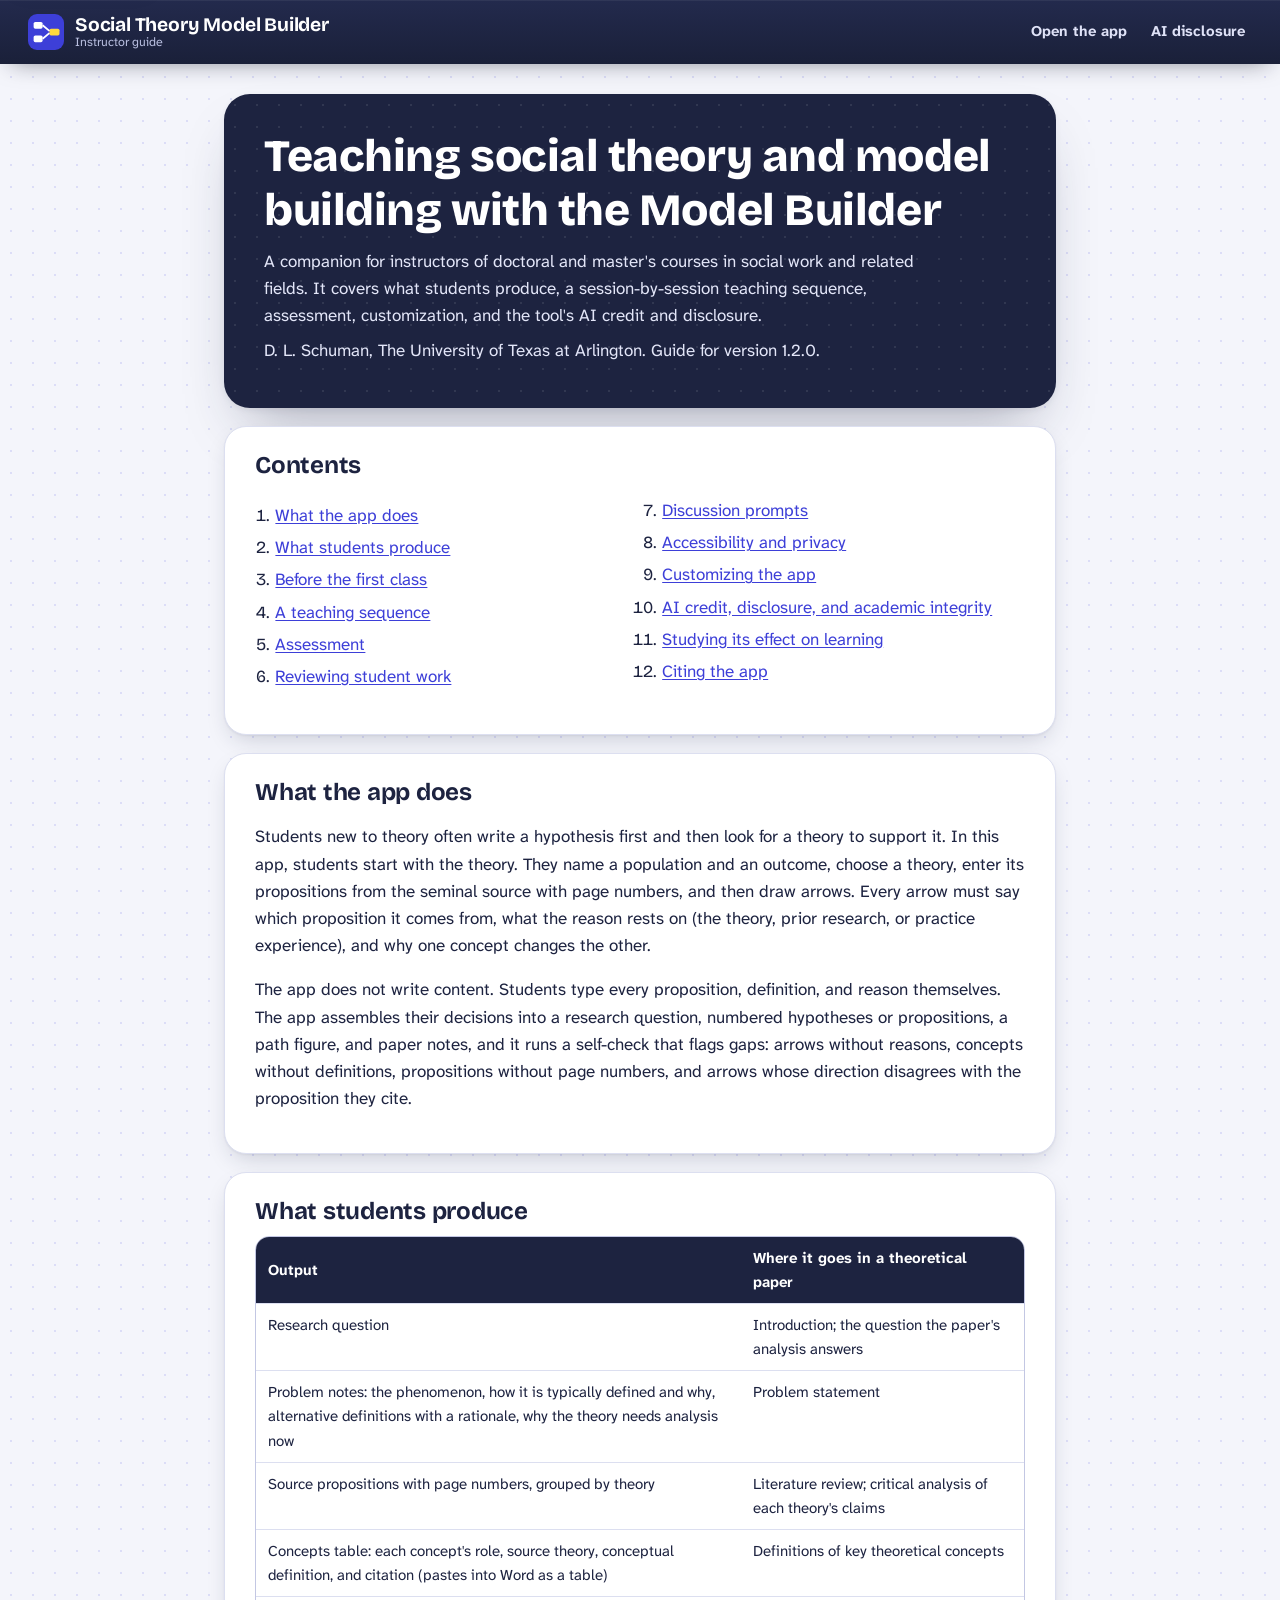
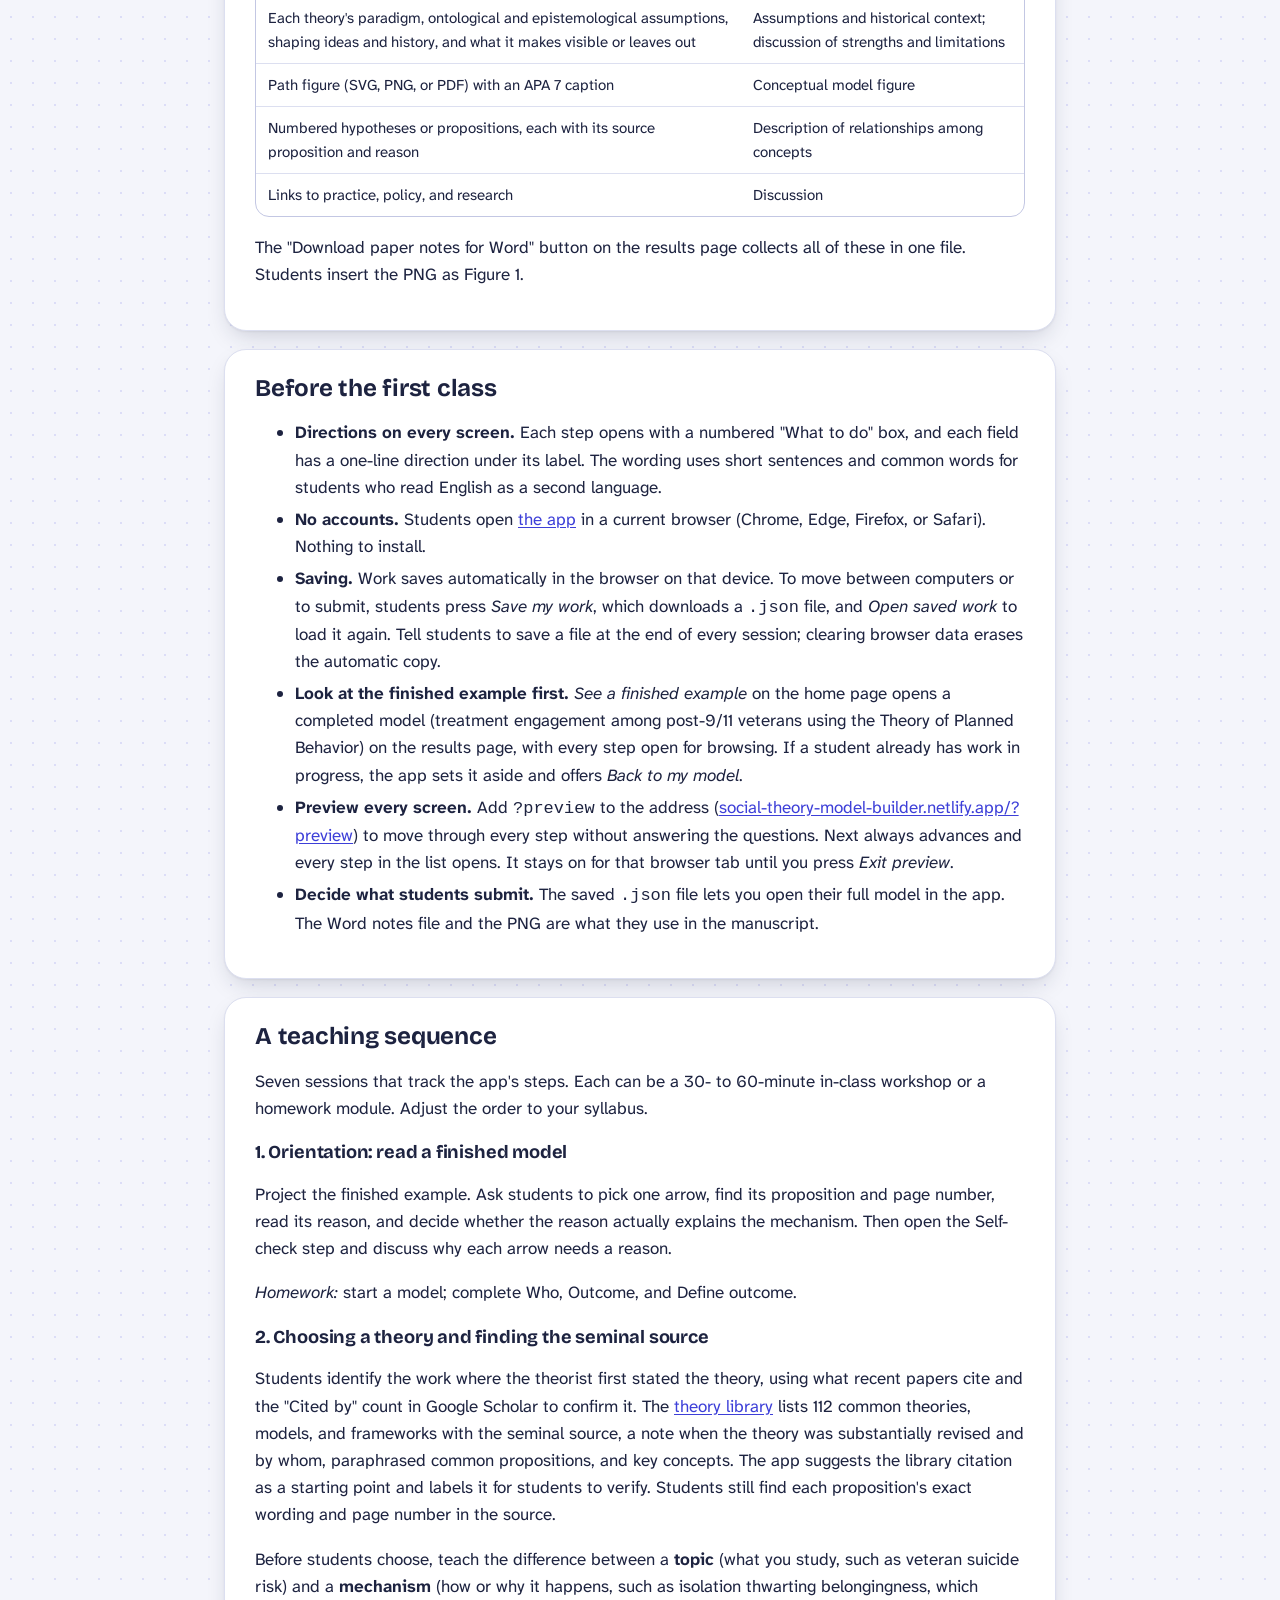
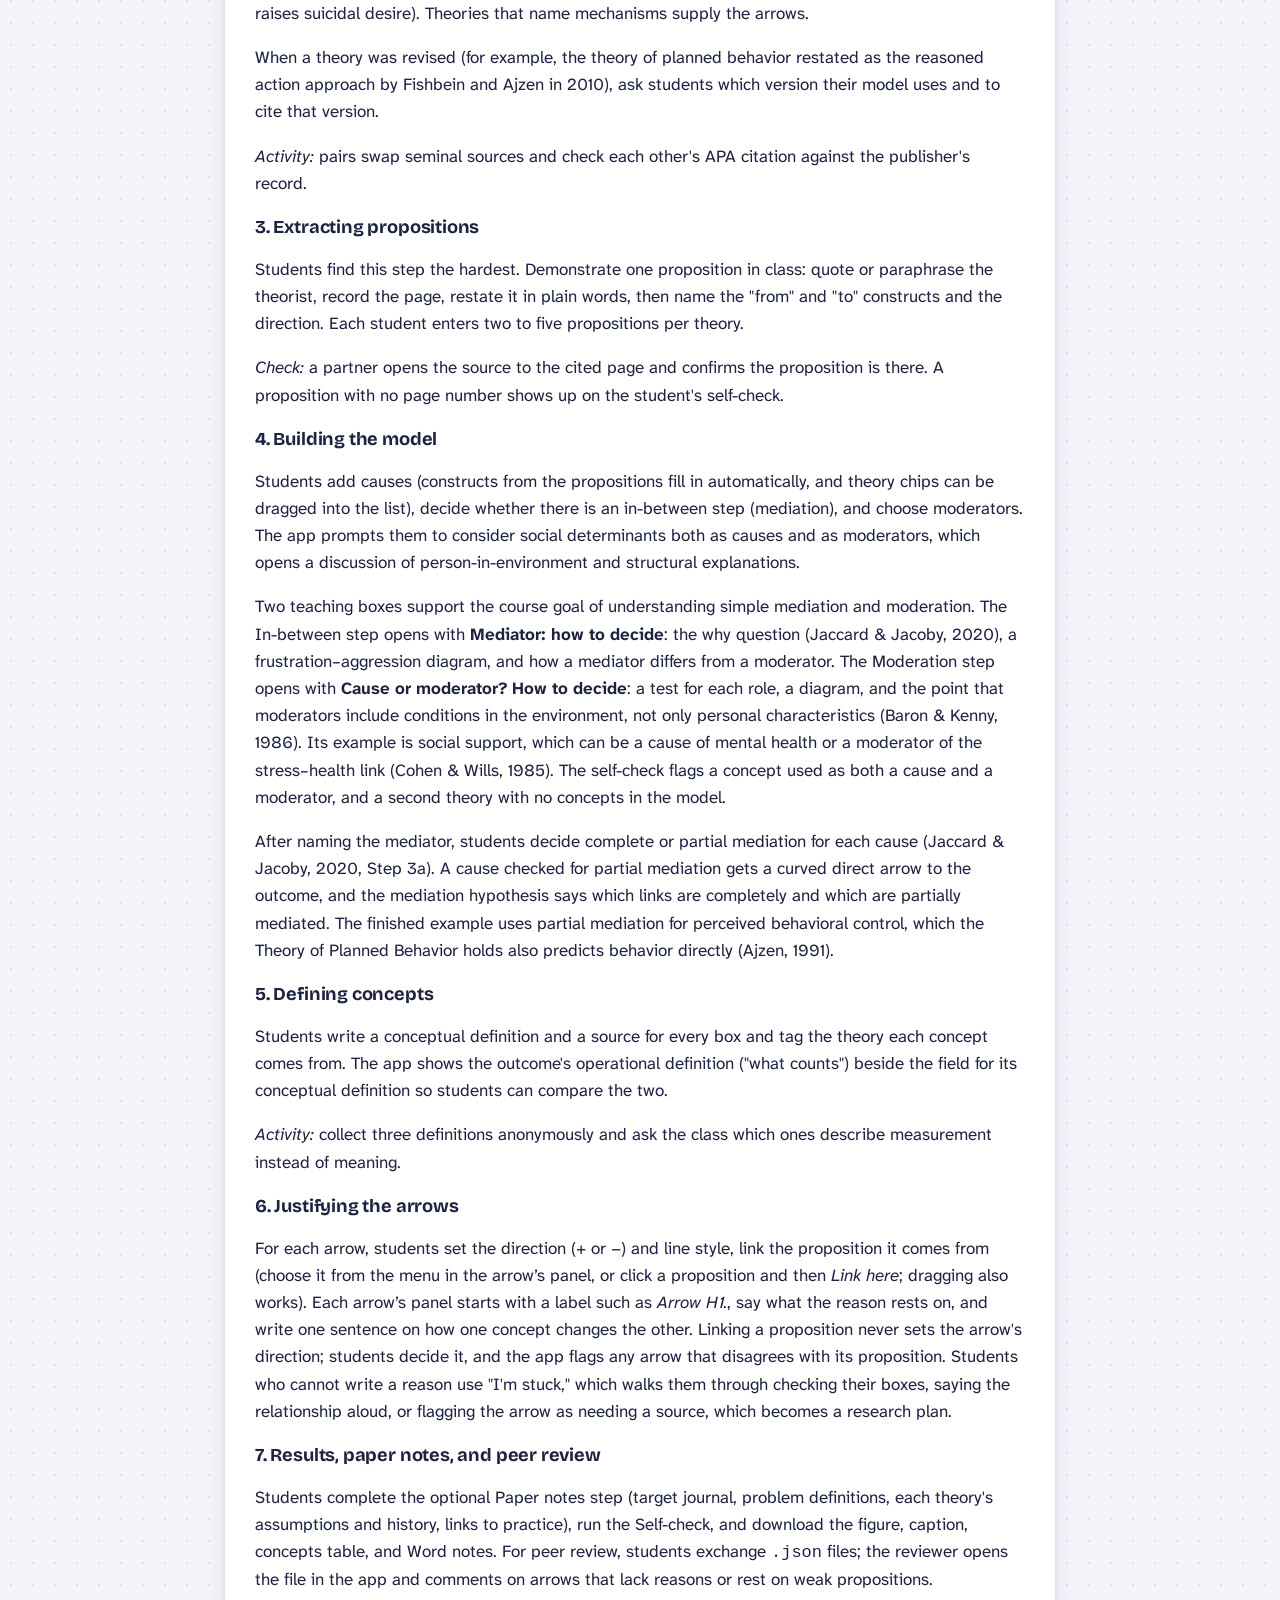
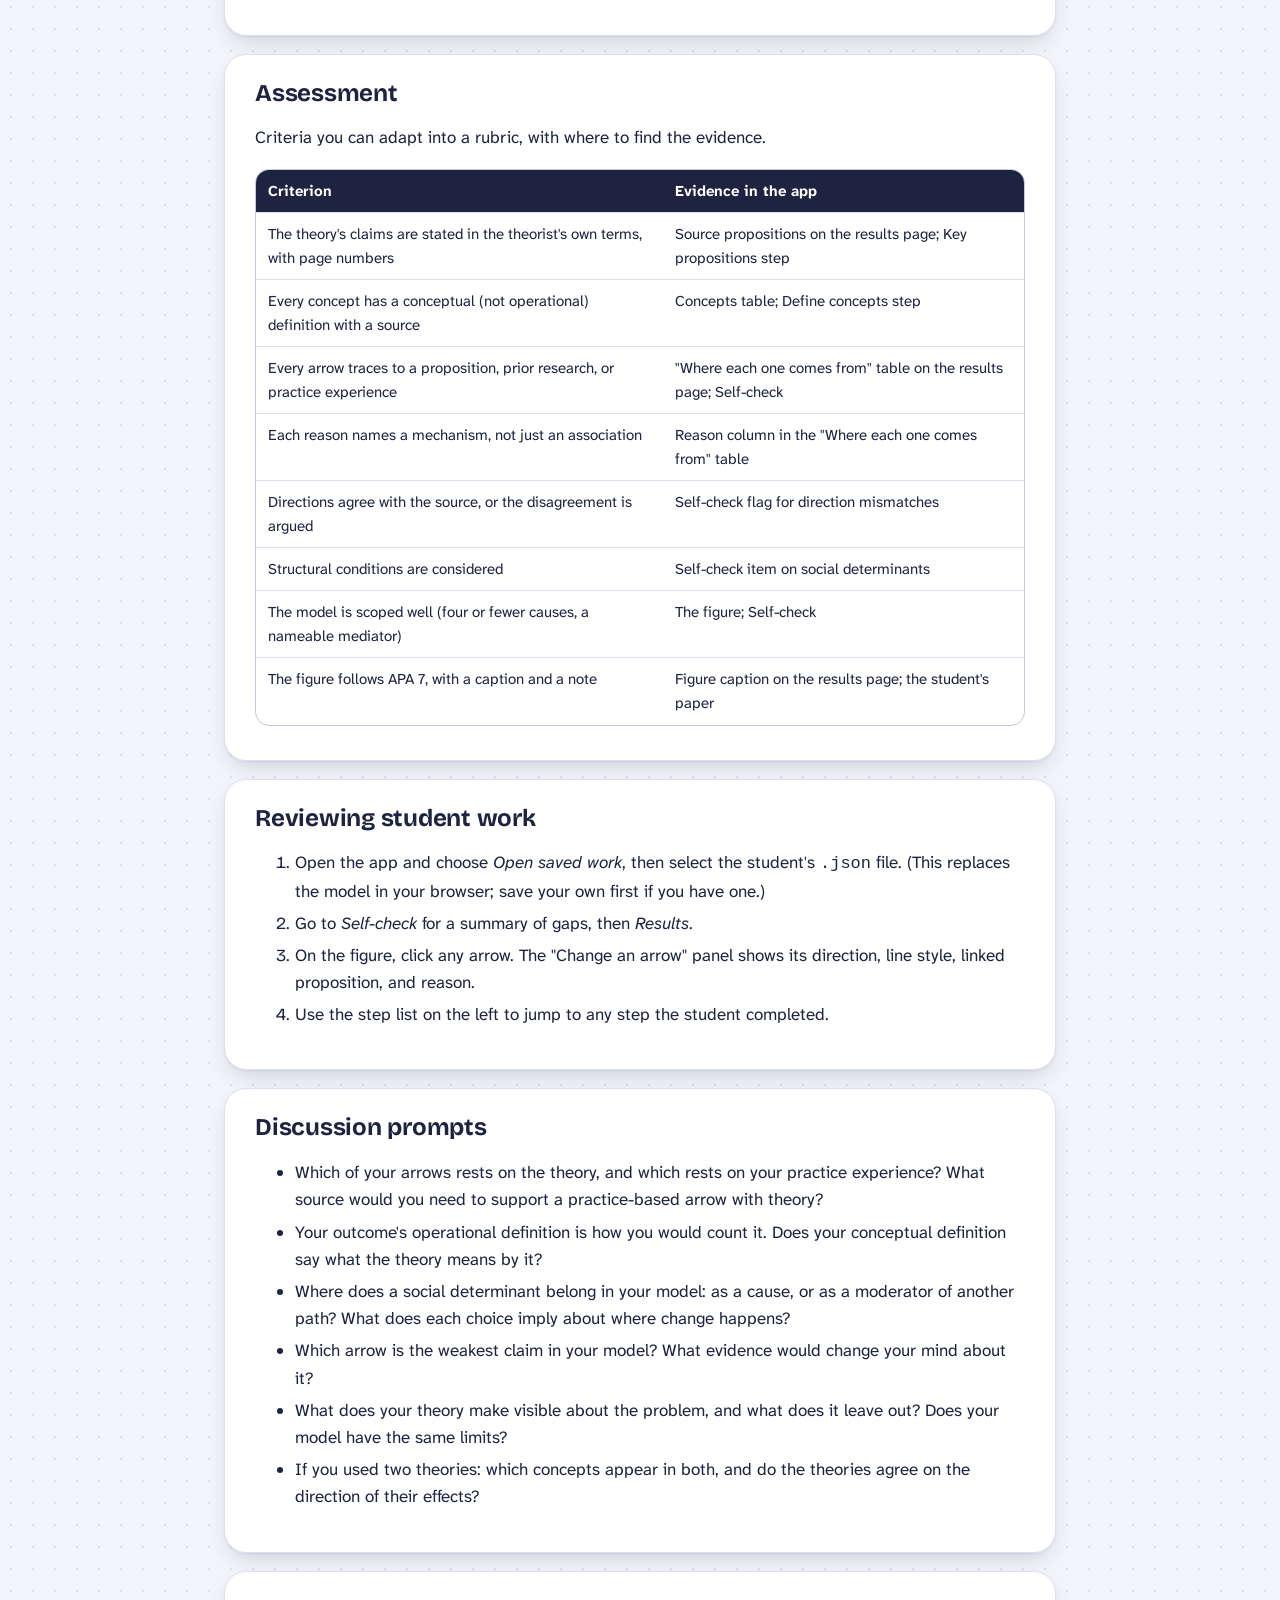
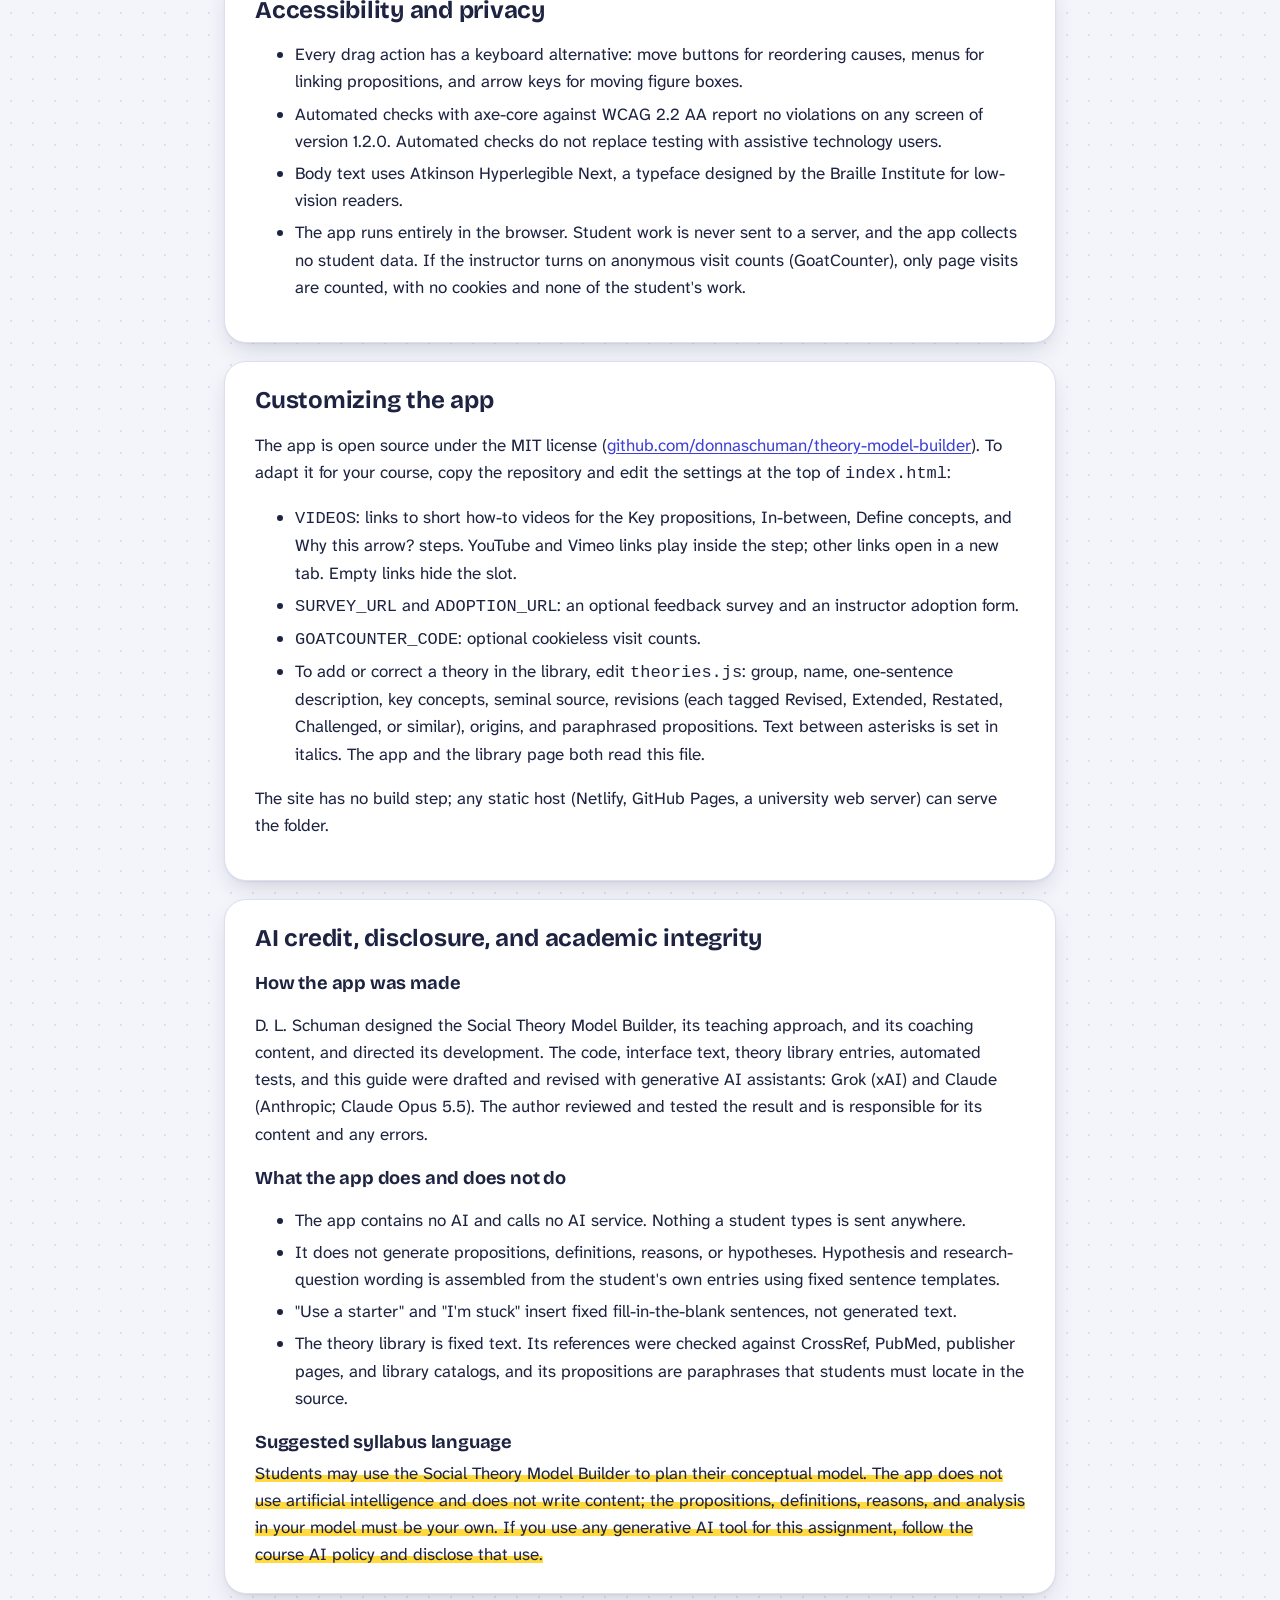
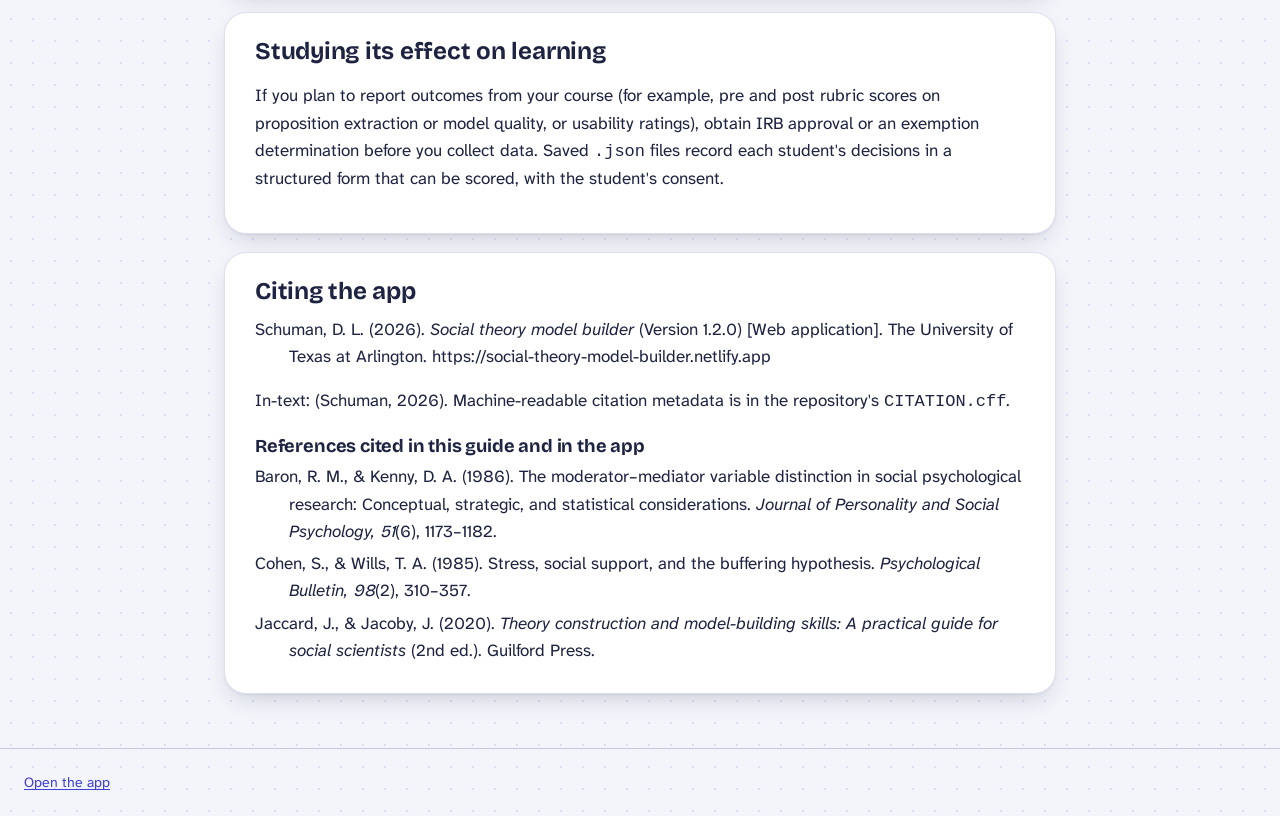
==== guide.html @ ed928003 "Library: add child maltreatment, disability/stigma/recovery, organizations/policy, and historical tr" ====
<!DOCTYPE html>
<html lang="en">
<head>
<meta charset="utf-8">
<meta name="viewport" content="width=device-width,initial-scale=1">
<meta http-equiv="Content-Security-Policy" content="default-src 'none'; style-src 'self' 'unsafe-inline'; font-src 'self'; img-src data:;">
<meta name="description" content="Instructor guide for the Social Theory Model Builder: a teaching sequence, assessment, customization, and AI disclosure.">
<meta name="theme-color" content="#1d2340">
<title>Instructor Guide | Social Theory Model Builder</title>
<link rel="icon" href="data:image/svg+xml,%3Csvg xmlns='http://www.w3.org/2000/svg' viewBox='0 0 32 32'%3E%3Crect width='32' height='32' rx='8' fill='%231d2340'/%3E%3Crect x='5' y='7' width='8' height='6' rx='1.5' fill='%23fff'/%3E%3Crect x='5' y='19' width='8' height='6' rx='1.5' fill='%23fff'/%3E%3Crect x='19' y='13' width='9' height='6' rx='1.5' fill='%23ffd93d'/%3E%3Cpath d='M13 10l6 5M13 22l6-5' stroke='%23fff' stroke-width='1.6'/%3E%3C/svg%3E">
<link rel="stylesheet" href="styles.css">
</head>
<body>
<a class="skip" href="#main">Skip to content</a>
<header class="appbar">
  <div class="appbar-in">
    <a class="brand" href="index.html">
      <svg viewBox="0 0 32 32" aria-hidden="true"><rect width="32" height="32" rx="8" fill="#3d3fd8"/><rect x="5" y="7" width="8" height="6" rx="1.5" fill="#fff"/><rect x="5" y="19" width="8" height="6" rx="1.5" fill="#fff"/><rect x="19" y="13" width="9" height="6" rx="1.5" fill="#ffd93d"/><path d="M13 10l6 5M13 22l6-5" stroke="#fff" stroke-width="1.6"/></svg>
      <span><b>Social Theory Model Builder</b><small>Instructor guide</small></span>
    </a>
    <nav class="bar-actions barnav" aria-label="Guide"><a href="index.html">Open the app</a><a href="#ai">AI disclosure</a></nav>
  </div>
</header>

<main id="main" class="guide">
  <div class="ghero">
    <h1>Teaching social theory and model building with the Model Builder</h1>
    <p>A companion for instructors of doctoral and master's courses in social work and related fields. It covers what students produce, a session-by-session teaching sequence, assessment, customization, and the tool's AI credit and disclosure.</p>
    <p>D. L. Schuman, The University of Texas at Arlington. Guide for version 1.2.0.</p>
  </div>

  <section aria-labelledby="toc">
    <h2 id="toc">Contents</h2>
    <ol class="toc">
      <li><a href="#what">What the app does</a></li>
      <li><a href="#produce">What students produce</a></li>
      <li><a href="#start">Before the first class</a></li>
      <li><a href="#sequence">A teaching sequence</a></li>
      <li><a href="#assess">Assessment</a></li>
      <li><a href="#review">Reviewing student work</a></li>
      <li><a href="#prompts">Discussion prompts</a></li>
      <li><a href="#access">Accessibility and privacy</a></li>
      <li><a href="#custom">Customizing the app</a></li>
      <li><a href="#ai">AI credit, disclosure, and academic integrity</a></li>
      <li><a href="#study">Studying its effect on learning</a></li>
      <li><a href="#cite">Citing the app</a></li>
    </ol>
  </section>

  <section id="what" aria-labelledby="what-h">
    <h2 id="what-h">What the app does</h2>
    <p>Students new to theory often write a hypothesis first and then look for a theory to support it. In this app, students start with the theory. They name a population and an outcome, choose a theory, enter its propositions from the seminal source with page numbers, and then draw arrows. Every arrow must say which proposition it comes from, what the reason rests on (the theory, prior research, or practice experience), and why one concept changes the other.</p>
    <p>The app does not write content. Students type every proposition, definition, and reason themselves. The app assembles their decisions into a research question, numbered hypotheses or propositions, a path figure, and paper notes, and it runs a self-check that flags gaps: arrows without reasons, concepts without definitions, propositions without page numbers, and arrows whose direction disagrees with the proposition they cite.</p>
  </section>

  <section id="produce" aria-labelledby="produce-h">
    <h2 id="produce-h">What students produce</h2>
    <table>
      <thead><tr><th>Output</th><th>Where it goes in a theoretical paper</th></tr></thead>
      <tbody>
        <tr><td>Research question</td><td>Introduction; the question the paper's analysis answers</td></tr>
        <tr><td>Problem notes: the phenomenon, how it is typically defined and why, alternative definitions with a rationale, why the theory needs analysis now</td><td>Problem statement</td></tr>
        <tr><td>Source propositions with page numbers, grouped by theory</td><td>Literature review; critical analysis of each theory's claims</td></tr>
        <tr><td>Concepts table: each concept's role, source theory, conceptual definition, and citation (pastes into Word as a table)</td><td>Definitions of key theoretical concepts</td></tr>
        <tr><td>Each theory's paradigm, ontological and epistemological assumptions, shaping ideas and history, and what it makes visible or leaves out</td><td>Assumptions and historical context; discussion of strengths and limitations</td></tr>
        <tr><td>Path figure (SVG, PNG, or PDF) with an APA 7 caption</td><td>Conceptual model figure</td></tr>
        <tr><td>Numbered hypotheses or propositions, each with its source proposition and reason</td><td>Description of relationships among concepts</td></tr>
        <tr><td>Links to practice, policy, and research</td><td>Discussion</td></tr>
      </tbody>
    </table>
    <p>The "Download paper notes for Word" button on the results page collects all of these in one file. Students insert the PNG as Figure 1.</p>
  </section>

  <section id="start" aria-labelledby="start-h">
    <h2 id="start-h">Before the first class</h2>
    <ul>
      <li><strong>Directions on every screen.</strong> Each step opens with a numbered "What to do" box, and each field has a one-line direction under its label. The wording uses short sentences and common words for students who read English as a second language.</li>
      <li><strong>No accounts.</strong> Students open <a href="index.html">the app</a> in a current browser (Chrome, Edge, Firefox, or Safari). Nothing to install.</li>
      <li><strong>Saving.</strong> Work saves automatically in the browser on that device. To move between computers or to submit, students press <em>Save my work</em>, which downloads a <code>.json</code> file, and <em>Open saved work</em> to load it again. Tell students to save a file at the end of every session; clearing browser data erases the automatic copy.</li>
      <li><strong>Look at the finished example first.</strong> <em>See a finished example</em> on the home page opens a completed model (treatment engagement among post-9/11 veterans using the Theory of Planned Behavior) on the results page, with every step open for browsing. If a student already has work in progress, the app sets it aside and offers <em>Back to my model</em>.</li>
      <li><strong>Preview every screen.</strong> Add <code>?preview</code> to the address (<a href="index.html?preview">social-theory-model-builder.netlify.app/?preview</a>) to move through every step without answering the questions. Next always advances and every step in the list opens. It stays on for that browser tab until you press <em>Exit preview</em>.</li>
      <li><strong>Decide what students submit.</strong> The saved <code>.json</code> file lets you open their full model in the app. The Word notes file and the PNG are what they use in the manuscript.</li>
    </ul>
  </section>

  <section id="sequence" aria-labelledby="seq-h">
    <h2 id="seq-h">A teaching sequence</h2>
    <p>Seven sessions that track the app's steps. Each can be a 30- to 60-minute in-class workshop or a homework module. Adjust the order to your syllabus.</p>
    <h3>1. Orientation: read a finished model</h3>
    <p>Project the finished example. Ask students to pick one arrow, find its proposition and page number, read its reason, and decide whether the reason actually explains the mechanism. Then open the Self-check step and discuss why each arrow needs a reason.</p>
    <p><em>Homework:</em> start a model; complete Who, Outcome, and Define outcome.</p>
    <h3>2. Choosing a theory and finding the seminal source</h3>
    <p>Students identify the work where the theorist first stated the theory, using what recent papers cite and the "Cited by" count in Google Scholar to confirm it. The <a href="library.html">theory library</a> lists 112 common theories, models, and frameworks with the seminal source, a note when the theory was substantially revised and by whom, paraphrased common propositions, and key concepts. The app suggests the library citation as a starting point and labels it for students to verify. Students still find each proposition's exact wording and page number in the source.</p>
    <p>Before students choose, teach the difference between a <strong>topic</strong> (what you study, such as veteran suicide risk) and a <strong>mechanism</strong> (how or why it happens, such as isolation thwarting belongingness, which raises suicidal desire). Theories that name mechanisms supply the arrows.</p>
    <p>When a theory was revised (for example, the theory of planned behavior restated as the reasoned action approach by Fishbein and Ajzen in 2010), ask students which version their model uses and to cite that version.</p>
    <p><em>Activity:</em> pairs swap seminal sources and check each other's APA citation against the publisher's record.</p>
    <h3>3. Extracting propositions</h3>
    <p>Students find this step the hardest. Demonstrate one proposition in class: quote or paraphrase the theorist, record the page, restate it in plain words, then name the "from" and "to" constructs and the direction. Each student enters two to five propositions per theory.</p>
    <p><em>Check:</em> a partner opens the source to the cited page and confirms the proposition is there. A proposition with no page number shows up on the student's self-check.</p>
    <h3>4. Building the model</h3>
    <p>Students add causes (constructs from the propositions fill in automatically, and theory chips can be dragged into the list), decide whether there is an in-between step (mediation), and choose moderators. The app prompts them to consider social determinants both as causes and as moderators, which opens a discussion of person-in-environment and structural explanations.</p>
    <p>Two teaching boxes support the course goal of understanding simple mediation and moderation. The In-between step opens with <strong>Mediator: how to decide</strong>: the why question (Jaccard &amp; Jacoby, 2020), a frustration&ndash;aggression diagram, and how a mediator differs from a moderator. The Moderation step opens with <strong>Cause or moderator? How to decide</strong>: a test for each role, a diagram, and the point that moderators include conditions in the environment, not only personal characteristics (Baron &amp; Kenny, 1986). Its example is social support, which can be a cause of mental health or a moderator of the stress&ndash;health link (Cohen &amp; Wills, 1985). The self-check flags a concept used as both a cause and a moderator, and a second theory with no concepts in the model.</p>
    <p>After naming the mediator, students decide complete or partial mediation for each cause (Jaccard &amp; Jacoby, 2020, Step 3a). A cause checked for partial mediation gets a curved direct arrow to the outcome, and the mediation hypothesis says which links are completely and which are partially mediated. The finished example uses partial mediation for perceived behavioral control, which the Theory of Planned Behavior holds also predicts behavior directly (Ajzen, 1991).</p>
    <h3>5. Defining concepts</h3>
    <p>Students write a conceptual definition and a source for every box and tag the theory each concept comes from. The app shows the outcome's operational definition ("what counts") beside the field for its conceptual definition so students can compare the two.</p>
    <p><em>Activity:</em> collect three definitions anonymously and ask the class which ones describe measurement instead of meaning.</p>
    <h3>6. Justifying the arrows</h3>
    <p>For each arrow, students set the direction (+ or −) and line style, link the proposition it comes from (choose it from the menu in the arrow’s panel, or click a proposition and then <em>Link here</em>; dragging also works). Each arrow’s panel starts with a label such as <em>Arrow H1</em>., say what the reason rests on, and write one sentence on how one concept changes the other. Linking a proposition never sets the arrow's direction; students decide it, and the app flags any arrow that disagrees with its proposition. Students who cannot write a reason use "I'm stuck," which walks them through checking their boxes, saying the relationship aloud, or flagging the arrow as needing a source, which becomes a research plan.</p>
    <h3>7. Results, paper notes, and peer review</h3>
    <p>Students complete the optional Paper notes step (target journal, problem definitions, each theory's assumptions and history, links to practice), run the Self-check, and download the figure, caption, concepts table, and Word notes. For peer review, students exchange <code>.json</code> files; the reviewer opens the file in the app and comments on arrows that lack reasons or rest on weak propositions.</p>
  </section>


  <section id="assess" aria-labelledby="assess-h">
    <h2 id="assess-h">Assessment</h2>
    <p>Criteria you can adapt into a rubric, with where to find the evidence.</p>
    <table>
      <thead><tr><th>Criterion</th><th>Evidence in the app</th></tr></thead>
      <tbody>
        <tr><td>The theory's claims are stated in the theorist's own terms, with page numbers</td><td>Source propositions on the results page; Key propositions step</td></tr>
        <tr><td>Every concept has a conceptual (not operational) definition with a source</td><td>Concepts table; Define concepts step</td></tr>
        <tr><td>Every arrow traces to a proposition, prior research, or practice experience</td><td>"Where each one comes from" table on the results page; Self-check</td></tr>
        <tr><td>Each reason names a mechanism, not just an association</td><td>Reason column in the "Where each one comes from" table</td></tr>
        <tr><td>Directions agree with the source, or the disagreement is argued</td><td>Self-check flag for direction mismatches</td></tr>
        <tr><td>Structural conditions are considered</td><td>Self-check item on social determinants</td></tr>
        <tr><td>The model is scoped well (four or fewer causes, a nameable mediator)</td><td>The figure; Self-check</td></tr>
        <tr><td>The figure follows APA 7, with a caption and a note</td><td>Figure caption on the results page; the student's paper</td></tr>
      </tbody>
    </table>
  </section>

  <section id="review" aria-labelledby="review-h">
    <h2 id="review-h">Reviewing student work</h2>
    <ol>
      <li>Open the app and choose <em>Open saved work</em>, then select the student's <code>.json</code> file. (This replaces the model in your browser; save your own first if you have one.)</li>
      <li>Go to <em>Self-check</em> for a summary of gaps, then <em>Results</em>.</li>
      <li>On the figure, click any arrow. The "Change an arrow" panel shows its direction, line style, linked proposition, and reason.</li>
      <li>Use the step list on the left to jump to any step the student completed.</li>
    </ol>
  </section>

  <section id="prompts" aria-labelledby="prompts-h">
    <h2 id="prompts-h">Discussion prompts</h2>
    <ul>
      <li>Which of your arrows rests on the theory, and which rests on your practice experience? What source would you need to support a practice-based arrow with theory?</li>
      <li>Your outcome's operational definition is how you would count it. Does your conceptual definition say what the theory means by it?</li>
      <li>Where does a social determinant belong in your model: as a cause, or as a moderator of another path? What does each choice imply about where change happens?</li>
      <li>Which arrow is the weakest claim in your model? What evidence would change your mind about it?</li>
      <li>What does your theory make visible about the problem, and what does it leave out? Does your model have the same limits?</li>
      <li>If you used two theories: which concepts appear in both, and do the theories agree on the direction of their effects?</li>
    </ul>
  </section>

  <section id="access" aria-labelledby="access-h">
    <h2 id="access-h">Accessibility and privacy</h2>
    <ul>
      <li>Every drag action has a keyboard alternative: move buttons for reordering causes, menus for linking propositions, and arrow keys for moving figure boxes.</li>
      <li>Automated checks with axe-core against WCAG 2.2 AA report no violations on any screen of version 1.2.0. Automated checks do not replace testing with assistive technology users.</li>
      <li>Body text uses Atkinson Hyperlegible Next, a typeface designed by the Braille Institute for low-vision readers.</li>
      <li>The app runs entirely in the browser. Student work is never sent to a server, and the app collects no student data. If the instructor turns on anonymous visit counts (GoatCounter), only page visits are counted, with no cookies and none of the student's work.</li>
    </ul>
  </section>

  <section id="custom" aria-labelledby="custom-h">
    <h2 id="custom-h">Customizing the app</h2>
    <p>The app is open source under the MIT license (<a href="https://github.com/donnaschuman/theory-model-builder">github.com/donnaschuman/theory-model-builder</a>). To adapt it for your course, copy the repository and edit the settings at the top of <code>index.html</code>:</p>
    <ul>
      <li><code>VIDEOS</code>: links to short how-to videos for the Key propositions, In-between, Define concepts, and Why this arrow? steps. YouTube and Vimeo links play inside the step; other links open in a new tab. Empty links hide the slot.</li>
      <li><code>SURVEY_URL</code> and <code>ADOPTION_URL</code>: an optional feedback survey and an instructor adoption form.</li>
      <li><code>GOATCOUNTER_CODE</code>: optional cookieless visit counts.</li>
      <li>To add or correct a theory in the library, edit <code>theories.js</code>: group, name, one-sentence description, key concepts, seminal source, revisions (each tagged Revised, Extended, Restated, Challenged, or similar), origins, and paraphrased propositions. Text between asterisks is set in italics. The app and the library page both read this file.</li>
    </ul>
    <p>The site has no build step; any static host (Netlify, GitHub Pages, a university web server) can serve the folder.</p>
  </section>

  <section id="ai" aria-labelledby="ai-h">
    <h2 id="ai-h">AI credit, disclosure, and academic integrity</h2>
    <h3>How the app was made</h3>
    <p>D. L. Schuman designed the Social Theory Model Builder, its teaching approach, and its coaching content, and directed its development. The code, interface text, theory library entries, automated tests, and this guide were drafted and revised with generative AI assistants: Grok (xAI) and Claude (Anthropic; Claude Opus 5.5). The author reviewed and tested the result and is responsible for its content and any errors.</p>
    <h3>What the app does and does not do</h3>
    <ul>
      <li>The app contains no AI and calls no AI service. Nothing a student types is sent anywhere.</li>
      <li>It does not generate propositions, definitions, reasons, or hypotheses. Hypothesis and research-question wording is assembled from the student's own entries using fixed sentence templates.</li>
      <li>"Use a starter" and "I'm stuck" insert fixed fill-in-the-blank sentences, not generated text.</li>
      <li>The theory library is fixed text. Its references were checked against CrossRef, PubMed, publisher pages, and library catalogs, and its propositions are paraphrases that students must locate in the source.</li>
    </ul>
    <h3>Suggested syllabus language</h3>
    <p class="hl" style="display:inline">Students may use the Social Theory Model Builder to plan their conceptual model. The app does not use artificial intelligence and does not write content; the propositions, definitions, reasons, and analysis in your model must be your own. If you use any generative AI tool for this assignment, follow the course AI policy and disclose that use.</p>
  </section>

  <section id="study" aria-labelledby="study-h">
    <h2 id="study-h">Studying its effect on learning</h2>
    <p>If you plan to report outcomes from your course (for example, pre and post rubric scores on proposition extraction or model quality, or usability ratings), obtain IRB approval or an exemption determination before you collect data. Saved <code>.json</code> files record each student's decisions in a structured form that can be scored, with the student's consent.</p>
  </section>

  <section id="cite" aria-labelledby="cite-h">
    <h2 id="cite-h">Citing the app</h2>
    <p class="citeref">Schuman, D. L. (2026). <i>Social theory model builder</i> (Version 1.2.0) [Web application]. The University of Texas at Arlington. https://social-theory-model-builder.netlify.app</p>
    <p>In-text: (Schuman, 2026). Machine-readable citation metadata is in the repository's <code>CITATION.cff</code>.</p>
    <h3>References cited in this guide and in the app</h3>
    <p class="citeref">Baron, R. M., &amp; Kenny, D. A. (1986). The moderator&ndash;mediator variable distinction in social psychological research: Conceptual, strategic, and statistical considerations. <i>Journal of Personality and Social Psychology, 51</i>(6), 1173&ndash;1182.</p>
    <p class="citeref">Cohen, S., &amp; Wills, T. A. (1985). Stress, social support, and the buffering hypothesis. <i>Psychological Bulletin, 98</i>(2), 310&ndash;357.</p>
    <p class="citeref">Jaccard, J., &amp; Jacoby, J. (2020). <i>Theory construction and model-building skills: A practical guide for social scientists</i> (2nd ed.). Guilford Press.</p>
  </section>
</main>
<footer>
  <p><a href="index.html">Open the app</a></p>
</footer>
</body>
</html>
---- styles.css ----
/* Social Theory Model Builder styles (shared by index.html and guide.html)
   Digits are excluded from Atkinson (its zero is slashed) and come from Bricolage Grotesque.
   Palette: indigo ink, cool paper, ultramarine actions, highlighter yellow for what is selected
   or current, and one highlighter hue per theory (A pink, B cyan, C lime, D amber, E violet). */
@font-face{font-family:"Atkinson Hyperlegible Next";src:url(fonts/atkinson-400-normal.woff2) format("woff2");font-weight:400;font-style:normal;font-display:swap;unicode-range:U+0000-002F,U+003A-00FF,U+0131,U+0152-0153,U+02BB-02BC,U+02C6,U+02DA,U+02DC,U+2000-206F,U+20AC,U+2122,U+2190-2199,U+2212,U+2215,U+FEFF,U+FFFD;}
@font-face{font-family:"Atkinson Hyperlegible Next";src:url(fonts/atkinson-400-italic.woff2) format("woff2");font-weight:400;font-style:italic;font-display:swap;unicode-range:U+0000-002F,U+003A-00FF,U+0131,U+0152-0153,U+02BB-02BC,U+02C6,U+02DA,U+02DC,U+2000-206F,U+20AC,U+2122,U+2190-2199,U+2212,U+2215,U+FEFF,U+FFFD;}
@font-face{font-family:"Atkinson Hyperlegible Next";src:url(fonts/atkinson-700-normal.woff2) format("woff2");font-weight:600 800;font-style:normal;font-display:swap;unicode-range:U+0000-002F,U+003A-00FF,U+0131,U+0152-0153,U+02BB-02BC,U+02C6,U+02DA,U+02DC,U+2000-206F,U+20AC,U+2122,U+2190-2199,U+2212,U+2215,U+FEFF,U+FFFD;}
@font-face{font-family:"Atkinson Hyperlegible Next";src:url(fonts/atkinson-700-italic.woff2) format("woff2");font-weight:600 800;font-style:italic;font-display:swap;unicode-range:U+0000-002F,U+003A-00FF,U+0131,U+0152-0153,U+02BB-02BC,U+02C6,U+02DA,U+02DC,U+2000-206F,U+20AC,U+2122,U+2190-2199,U+2212,U+2215,U+FEFF,U+FFFD;}
@font-face{font-family:"Bricolage Grotesque";src:url(fonts/bricolage-grotesque.woff2) format("woff2");font-weight:200 800;font-style:normal;font-display:swap}
:root{
  --ink:#1d2340;--ink-2:#343b5e;--muted:#555c7a;
  --paper:#f4f5fb;--surface:#fff;--surface-2:#f7f8fd;--surface-3:#eceefa;
  --accent:#2f31b8;--accent-2:#3d3fd8;--accent-3:#6b6df0;--tint:#e6e7fd;--tint-2:#f2f2fe;
  --edge:#1f2190;
  --hl:#ffd93d;--hl-soft:#fff3b8;--hl-edge:#c9a400;
  --tA:#ff6f9a;--tB:#2bbbe0;--tC:#7ccb46;--tD:#ffae33;--tE:#b98af0;
  --line:#dcdff0;--line-2:#c3c7e3;
  --warn-ink:#6e4300;--warn-bg:#fff4d4;--warn-line:#f0d28a;
  --ok-ink:#0b5c49;--ok-bg:#e1f5ee;--ok:#0f8f71;
  --danger:#b4232c;--focus:#d6336c;
  --sh-1:0 1px 2px rgba(29,35,64,.08),0 1px 3px rgba(29,35,64,.06);
  --sh-2:0 1px 2px rgba(29,35,64,.06),0 10px 24px -8px rgba(29,35,64,.22);
  --sh-3:0 2px 6px rgba(29,35,64,.06),0 30px 60px -24px rgba(29,35,64,.38);
  --display:"Bricolage Grotesque","Avenir Next","Segoe UI",system-ui,sans-serif;
  --sans:"Atkinson Hyperlegible Next","Bricolage Grotesque",system-ui,-apple-system,"Segoe UI",Roboto,Arial,sans-serif;
  --bar-h:64px;
}
*{box-sizing:border-box}
html{scroll-padding-top:calc(var(--bar-h) + 16px)}
body{margin:0;font:17px/1.6 var(--sans);color:var(--ink);background-color:var(--paper);
  background-image:radial-gradient(rgba(61,63,216,.13) 1px,transparent 1.3px);background-size:22px 22px;min-height:100vh}
a{color:var(--accent-2);text-underline-offset:2px}
h1,h2,h3,h4{line-height:1.2;font-family:var(--display);letter-spacing:-.01em}
:focus-visible{outline:3px solid var(--focus);outline-offset:2px;border-radius:4px}
[tabindex="-1"]:focus{outline:none}
.sr{position:absolute!important;width:1px;height:1px;overflow:hidden;clip:rect(0 0 0 0);white-space:nowrap}
.skip{position:absolute;left:12px;top:-60px;z-index:50;background:#fff;padding:8px 14px;border-radius:8px;box-shadow:var(--sh-2)}
.skip:focus{top:10px}
.hl{background:linear-gradient(transparent 58%,var(--hl) 58%,var(--hl) 92%,transparent 92%)}

/* ---------- Keycaps: every pill-shaped control is raised and presses down ---------- */
.btn,.chip,.seg button,.pill,.kind,.badge,.tbadge,.ptypes li,.link-badge{-webkit-tap-highlight-color:transparent}
.btn{display:inline-flex;align-items:center;justify-content:center;gap:8px;font:inherit;font-weight:700;line-height:1.2;padding:11px 20px;border-radius:12px;border:1px solid var(--edge);
  background:linear-gradient(180deg,#5557ea,#3537cc);color:#fff;cursor:pointer;text-decoration:none;position:relative;top:0;
  box-shadow:inset 0 1px 0 rgba(255,255,255,.3),0 3px 0 var(--edge),0 8px 16px -6px rgba(47,49,184,.55);transition:top .08s,box-shadow .08s,filter .12s}
.btn:hover{filter:brightness(1.08)}
.btn:active{top:3px;box-shadow:inset 0 2px 4px rgba(0,0,0,.25),0 0 0 var(--edge)}
.btn.sec{background:linear-gradient(180deg,#fff,#f0f1fb);color:var(--accent);border-color:var(--line-2);box-shadow:inset 0 1px 0 #fff,0 3px 0 var(--line-2),0 6px 12px -6px rgba(29,35,64,.25)}
.btn.sec:active{box-shadow:inset 0 2px 3px rgba(29,35,64,.15),0 0 0 var(--line-2)}
.btn.yel{background:linear-gradient(180deg,#ffe46a,#ffd21f);color:var(--ink);border-color:var(--hl-edge);box-shadow:inset 0 1px 0 rgba(255,255,255,.6),0 3px 0 var(--hl-edge),0 8px 16px -6px rgba(201,164,0,.6)}
.btn.yel:active{box-shadow:inset 0 2px 4px rgba(0,0,0,.18),0 0 0 var(--hl-edge)}
.btn.ghost{background:none;border-color:transparent;box-shadow:none;color:var(--accent)}
.btn.ghost:hover{background:var(--tint);filter:none}
.btn.ghost:active{top:1px;box-shadow:none}
.btn.sm{padding:7px 13px;font-size:.88rem;border-radius:10px}
.btn.icon{padding:7px 9px;min-width:36px}
.btn.danger{color:var(--danger)}
.btn:disabled{opacity:.4;cursor:not-allowed;filter:none;top:0}
.btnrow{display:flex;flex-wrap:wrap;gap:10px;margin:12px 0}
.linkbtn{background:none;border:none;color:var(--accent-2);text-decoration:underline;text-underline-offset:2px;font:inherit;cursor:pointer;padding:2px}

/* ---------- App bar ---------- */
.appbar{position:sticky;top:0;z-index:20;height:var(--bar-h);background:linear-gradient(180deg,#232a4d,#1a2039);color:#fff;box-shadow:0 1px 0 rgba(255,255,255,.06) inset,0 8px 24px -12px rgba(16,20,40,.6)}
.appbar-in{max-width:1400px;margin:0 auto;height:100%;display:flex;align-items:center;gap:16px;padding:0 24px}
.brand{display:flex;align-items:center;gap:11px;background:none;border:0;padding:4px;font:inherit;color:#fff;cursor:pointer;border-radius:10px;text-decoration:none}
.brand svg{width:36px;height:36px;flex:none}
.brand b{font-family:var(--display);font-size:1.2rem;font-weight:700;letter-spacing:-.01em;display:block;line-height:1.1}
.brand small{display:block;font-size:.78rem;color:#b9bfe0;line-height:1.2}
.bar-actions{margin-left:auto;display:flex;align-items:center;gap:10px;flex-wrap:nowrap}
.savestat{font-size:.82rem;color:#b9bfe0;white-space:nowrap}
.savestat.unsaved{color:var(--hl)}
.appbar .btn.sec{background:rgba(255,255,255,.08);color:#fff;border-color:rgba(255,255,255,.28);box-shadow:inset 0 1px 0 rgba(255,255,255,.12),0 3px 0 rgba(0,0,0,.35)}
.barnav{display:flex;gap:2px}
.barnav a,.barnav button{font:inherit;font-size:.93rem;font-weight:700;color:#dfe2f7;background:none;border:0;padding:8px 11px;border-radius:9px;cursor:pointer;text-decoration:none}
.barnav .ns{display:none}
.barnav a:hover,.barnav button:hover{background:rgba(255,255,255,.1);color:#fff}
.fileerr{max-width:1400px;margin:8px auto 0;padding:0 24px;color:var(--danger);font-weight:700}
.fileerr:empty{display:none}

/* ---------- Layout ---------- */
.app{max-width:1400px;margin:0 auto;padding:28px 24px 8px;display:grid;grid-template-columns:236px minmax(0,1fr) 330px;gap:28px;align-items:start}
.app.wide{grid-template-columns:236px minmax(0,1fr)}
.app.wide #preview{display:none}
#rail,#preview{position:sticky;top:calc(var(--bar-h) + 20px)}
.exbanner{grid-column:1/-1;display:flex;flex-wrap:wrap;align-items:center;gap:10px 16px;background:linear-gradient(180deg,#fff7c9,#ffef9e);border:1px solid #ecd36a;border-radius:16px;padding:12px 18px;box-shadow:var(--sh-2)}
.exbanner p{margin:0;flex:1;min-width:240px;color:#4a3a00}
.exbanner strong{color:var(--ink)}

/* ---------- Rail ---------- */
.rail{background:#fff;border:1px solid var(--line);border-radius:20px;padding:16px 10px 12px;box-shadow:var(--sh-2);max-height:calc(100vh - var(--bar-h) - 40px);overflow:auto}
.rail-top{padding:0 10px 12px;border-bottom:1px solid var(--line);margin-bottom:4px}
.rail-top b{font-size:.86rem;color:var(--ink-2);font-weight:700}
.meter{height:10px;border-radius:99px;background:var(--surface-3);overflow:hidden;margin-top:8px;box-shadow:inset 0 1px 3px rgba(29,35,64,.18)}
.meter span{display:block;height:100%;border-radius:99px;background:linear-gradient(90deg,var(--accent-2),var(--accent-3));box-shadow:inset 0 1px 0 rgba(255,255,255,.35);transition:width .35s ease}
.rail-g{font-size:.78rem;color:var(--muted);margin:10px 10px 2px;font-weight:700}
.rail ol{list-style:none;margin:0;padding:0}
.rail-step{position:relative;display:flex;gap:10px;align-items:center;width:100%;border:0;background:none;font:inherit;font-size:.9rem;line-height:1.2;text-align:left;padding:4px 10px;border-radius:10px;color:var(--ink-2);cursor:pointer}
.rail-step .dot{flex:none;width:22px;height:22px;border-radius:50%;border:1.5px solid var(--line-2);display:grid;place-items:center;font-size:.72rem;font-weight:800;background:#fff;color:var(--muted)}
.rail-step.done .dot{background:var(--accent-2);border-color:var(--edge);color:#fff;box-shadow:0 2px 0 var(--edge)}
.rail-step[aria-current=step]{background:var(--hl-soft);font-weight:800;color:var(--ink);box-shadow:inset 3px 0 0 var(--hl-edge)}
.rail-step[aria-current=step] .dot{border-color:var(--ink);background:var(--hl);color:var(--ink);box-shadow:0 2px 0 var(--hl-edge)}
.rail-step:not(:disabled):not([aria-current=step]):hover{background:var(--surface-3)}
.rail-step:disabled{color:#868ca8;cursor:default}
.mprog{display:none;align-items:center;gap:12px;margin:0 0 14px;font-size:.9rem;font-weight:700;color:var(--ink-2)}
.mprog .meter{flex:1;margin:0}

/* ---------- Step card ---------- */
.card{position:relative;background:var(--surface);border:1px solid var(--line);border-radius:22px;padding:32px 40px 30px;box-shadow:var(--sh-3)}
.eyebrow{display:flex;align-items:center;gap:10px;margin:0 0 10px;font-size:.9rem;font-weight:700;color:var(--muted)}
.pill{display:inline-block;background:linear-gradient(180deg,#f3f3ff,#e2e3fc);color:var(--accent);border:1px solid #c9cbf3;border-radius:99px;padding:3px 12px;font-size:.84rem;box-shadow:inset 0 1px 0 #fff,0 2px 0 #c9cbf3}
#screen h2{font-size:2rem;font-weight:750;margin:0 0 8px;color:var(--ink)}
.lede{font-size:1.06rem;color:var(--ink-2);margin:0 0 18px;max-width:64ch}
.opt{font-family:var(--sans);font-size:.8rem;font-weight:700;background:var(--surface-3);color:var(--muted);border-radius:99px;padding:4px 11px;vertical-align:middle;margin-left:8px;letter-spacing:0;box-shadow:0 2px 0 var(--line-2)}
label{font-weight:700;display:block;margin:14px 0 6px;color:var(--ink-2)}
input[type=text],textarea,select{width:100%;font:inherit;padding:11px 14px;border:1.5px solid var(--line-2);border-radius:12px;background:#fff;color:var(--ink);box-shadow:inset 0 2px 3px rgba(29,35,64,.07);transition:border-color .15s,box-shadow .15s}
input[type=text]:hover,textarea:hover,select:hover{border-color:#9ea4d6}
input[type=text]:focus,textarea:focus,select:focus{border-color:var(--accent-2);box-shadow:inset 0 2px 3px rgba(29,35,64,.07),0 0 0 4px rgba(61,63,216,.18)}
textarea{min-height:88px;resize:vertical}
textarea.auto{overflow:hidden;resize:none}
select{appearance:none;-webkit-appearance:none;background-image:linear-gradient(45deg,transparent 50%,var(--accent) 50%),linear-gradient(135deg,var(--accent) 50%,transparent 50%);background-position:calc(100% - 20px) 55%,calc(100% - 14px) 55%;background-size:6px 6px;background-repeat:no-repeat;padding-right:40px}
input[type=checkbox]{width:19px;height:19px;accent-color:var(--accent-2);flex:none}
.small{font-size:.9rem;color:var(--muted)}
.row{display:flex;gap:12px;flex-wrap:wrap}.row>*{flex:1;min-width:200px}
.err{color:var(--danger);font-weight:700;min-height:1.3em;margin:14px 0 0}
.err:not(:empty){background:#fdecee;border:1px solid #f1bcc2;border-radius:12px;padding:10px 14px}

/* choice cards: selected text gets a highlighter swipe */
.choices{display:grid;grid-template-columns:repeat(auto-fit,minmax(210px,1fr));gap:14px;margin:14px 0}
.choice{position:relative;top:0;font:inherit;text-align:left;padding:16px 46px 16px 18px;border:1.5px solid var(--line-2);border-radius:16px;background:linear-gradient(180deg,#fff,#f6f7fd);cursor:pointer;color:var(--ink);min-height:64px;
  box-shadow:inset 0 1px 0 #fff,0 4px 0 var(--line-2),0 10px 18px -10px rgba(29,35,64,.3);transition:top .08s,box-shadow .08s,border-color .15s}
.choice:hover{border-color:#9ea4d6}
.choice:active{top:3px;box-shadow:inset 0 1px 0 #fff,0 1px 0 var(--line-2)}
.choice strong{display:inline;font-size:1.05rem;font-weight:700;padding:0 2px}
.choice small{display:block;color:var(--muted);margin-top:4px;font-size:.9rem;line-height:1.45}
.choice[aria-pressed=true],.choice[aria-checked=true]{border-color:var(--accent-2);background:linear-gradient(180deg,#fbfbff,#eeeffe);box-shadow:inset 0 1px 0 #fff,0 4px 0 var(--accent-2),0 12px 22px -10px rgba(47,49,184,.45)}
.choice[aria-pressed=true] strong,.choice[aria-checked=true] strong{background:linear-gradient(transparent 55%,var(--hl) 55%,var(--hl) 95%,transparent 95%)}
.choice[aria-pressed=true]::after,.choice[aria-checked=true]::after{content:"✓";position:absolute;top:12px;right:12px;width:24px;height:24px;border-radius:50%;background:var(--hl);border:1px solid var(--hl-edge);color:var(--ink);font-size:13px;font-weight:900;display:grid;place-items:center;box-shadow:0 2px 0 var(--hl-edge)}
.choices.compact .choice{padding:10px 42px 10px 14px;min-height:0}

/* segmented control: a sunken track with a raised ultramarine key for the chosen option */
.seg{display:inline-flex;flex-wrap:wrap;background:#e3e5f5;border:1px solid var(--line-2);border-radius:13px;padding:4px;gap:4px;box-shadow:inset 0 2px 4px rgba(29,35,64,.16)}
.seg button{position:relative;top:0;font:inherit;font-size:.93rem;font-weight:700;border:1px solid transparent;background:none;color:var(--ink-2);padding:7px 14px;border-radius:9px;cursor:pointer;transition:top .08s}
.seg button:hover{background:rgba(255,255,255,.7)}
.seg button[aria-pressed=true]{background:linear-gradient(180deg,#5557ea,#3537cc);color:#fff;border-color:var(--edge);box-shadow:inset 0 1px 0 rgba(255,255,255,.3),0 2px 0 var(--edge),0 5px 10px -4px rgba(47,49,184,.6)}
.seg button[aria-pressed=true] small{color:#dfe0ff}
.seg button:active{top:2px}
.seg small{font-weight:400;color:var(--muted);margin-left:5px}
.segrow{display:flex;flex-wrap:wrap;gap:10px 18px;align-items:center;margin:12px 0}
.segrow .lbl{font-weight:700;font-size:.92rem;color:var(--ink-2);min-width:80px}

/* chips: keycaps you can press or pick up */
.chip{position:relative;top:0;display:inline-flex;align-items:center;gap:6px;font:inherit;font-size:.92rem;font-weight:700;padding:6px 14px;margin:6px 6px 0 0;border-radius:99px;border:1px solid var(--line-2);background:linear-gradient(180deg,#fff,#eef0fb);color:var(--accent);cursor:grab;touch-action:none;
  box-shadow:inset 0 1px 0 #fff,0 3px 0 var(--line-2),0 6px 10px -6px rgba(29,35,64,.35);transition:top .08s,box-shadow .08s}
.chip:hover{border-color:#9ea4d6;color:var(--edge)}
.chip:active{top:3px;box-shadow:inset 0 1px 0 #fff,0 0 0 var(--line-2)}
.chip.used{cursor:default;color:var(--ok-ink);background:linear-gradient(180deg,#eefaf5,#dcf3ea);border-color:#a9dcc8;box-shadow:inset 0 2px 3px rgba(11,92,73,.15);top:2px}

/* panels and items */
.panel{background:var(--surface-2);border:1px solid var(--line);border-radius:18px;padding:16px 18px;margin:16px 0;box-shadow:inset 0 1px 0 #fff}
.panel>h3,.panel-h{font-size:1.1rem;margin:0 0 6px;display:flex;align-items:center;gap:10px}
.num{display:inline-grid;place-items:center;width:26px;height:26px;border-radius:50%;background:var(--ink);color:#fff;font-family:var(--sans);font-size:.8rem;font-weight:800;flex:none;box-shadow:0 2px 0 #000}
.item{background:#fff;border:1px solid var(--line);border-radius:18px;padding:16px 18px;margin:14px 0;box-shadow:var(--sh-2);transition:box-shadow .2s,border-color .2s}
.item-h{display:flex;align-items:center;gap:10px;flex-wrap:wrap}
.item-h strong{font-size:1.04rem}
.item-h .sp{margin-left:auto;display:flex;gap:6px}
.badge{display:inline-grid;place-items:center;min-width:32px;height:26px;padding:0 8px;border-radius:8px;background:linear-gradient(180deg,#5557ea,#3537cc);color:#fff;font-size:.82rem;font-weight:800;border:1px solid var(--edge);box-shadow:inset 0 1px 0 rgba(255,255,255,.3),0 2px 0 var(--edge)}
.tbadge{display:inline-grid;place-items:center;width:28px;height:28px;border-radius:50%;background:#fff;border:1.5px solid var(--ink);color:var(--ink);font-size:.82rem;font-weight:800;flex:none;box-shadow:0 2px 0 var(--ink)}
.tA{background:var(--tA)!important}.tB{background:var(--tB)!important}.tC{background:var(--tC)!important}.tD{background:var(--tD)!important}.tE{background:var(--tE)!important}.tN{background:#fff!important;border-style:dashed!important}
.badge.tA,.badge.tB,.badge.tC,.badge.tD,.badge.tE{color:var(--ink);border-color:var(--ink);box-shadow:inset 0 1px 0 rgba(255,255,255,.45),0 2px 0 var(--ink)}
.kind{font-size:.8rem;font-weight:700;color:var(--ink-2);background:linear-gradient(180deg,#fff,#eceefa);border:1px solid var(--line-2);padding:2px 10px;border-radius:99px;box-shadow:0 2px 0 var(--line-2)}
.tip{display:flex;gap:12px;align-items:flex-start;background:#fffbe6;border:1px solid #f1e2a2;border-radius:16px;padding:14px 16px;margin:22px 0 4px;box-shadow:0 6px 14px -10px rgba(201,164,0,.6)}
.tip .ic{flex:none;width:32px;height:32px;border-radius:50%;background:var(--hl);border:1px solid var(--hl-edge);display:grid;place-items:center;box-shadow:0 2px 0 var(--hl-edge)}
.tip .ic svg{width:17px;height:17px}
.tip b{color:var(--ink)}
.jargon{display:flex;gap:10px;align-items:center;background:var(--tint-2);border:1.5px dashed #b6b8f0;border-radius:14px;padding:10px 14px;margin:12px 0;color:var(--ink);font-weight:600}
.jargon .t{font-size:.8rem;background:var(--ink);color:#fff;border-radius:7px;padding:3px 9px;font-weight:700}
.warn{background:var(--warn-bg);border:1px solid var(--warn-line);color:var(--warn-ink);border-radius:14px;padding:10px 14px;margin:10px 0;font-weight:700}
.flag{color:var(--warn-ink);background:var(--warn-bg);border-radius:9px;padding:5px 10px;margin:8px 0 0;font-weight:700;font-size:.92rem}
.flag.src{color:var(--ok-ink);background:var(--ok-bg)}
.nav{display:flex;justify-content:space-between;gap:10px;margin-top:28px;padding-top:22px;border-top:1px solid var(--line);flex-wrap:wrap}
.nav .r{display:flex;gap:10px;flex-wrap:wrap;margin-left:auto}
details>summary{cursor:pointer}
.stuck>summary{color:var(--accent-2);font-weight:700;list-style:none;display:inline-flex;align-items:center;gap:8px;padding:4px 0}
.stuck>summary::before{content:"?";display:inline-grid;place-items:center;width:22px;height:22px;border-radius:50%;background:var(--hl);border:1px solid var(--hl-edge);color:var(--ink);font-size:.78rem;font-weight:900;box-shadow:0 2px 0 var(--hl-edge)}
.stuck-body{background:var(--surface-2);border:1px solid var(--line);border-radius:14px;padding:10px 14px;margin-top:6px}
.inline-in{width:auto!important;display:inline-block!important;padding:5px 9px!important}
.checkgrid{display:grid;grid-template-columns:repeat(auto-fit,minmax(240px,1fr));gap:10px}
.checkgrid label{font-weight:600;display:flex;gap:10px;align-items:flex-start;border:1px solid var(--line-2);border-radius:14px;padding:10px 12px;margin:0;background:linear-gradient(180deg,#fff,#f6f7fd);cursor:pointer;box-shadow:0 3px 0 var(--line-2)}
.checkgrid label:hover{border-color:#9ea4d6}
.checkgrid label:has(input:checked){border-color:var(--accent-2);background:linear-gradient(180deg,#fbfbff,#eeeffe);box-shadow:0 3px 0 var(--accent-2)}
.checkgrid .hint{display:block;font-weight:400;font-size:.86rem;color:var(--muted)}
.subh{font-size:1.06rem;margin:22px 0 8px}
fieldset{border:none;padding:0;margin:0;min-width:0}
legend{font-weight:700;margin-bottom:6px;padding:0}

/* cause list */
.clist{list-style:none;margin:12px 0;padding:6px;border-radius:18px;background:#eef0fa;border:1.5px dashed transparent;box-shadow:inset 0 2px 5px rgba(29,35,64,.1)}
.crow{display:flex;align-items:center;gap:8px;background:#fff;border:1px solid var(--line-2);border-radius:14px;padding:8px 8px 8px 6px;margin:6px 0;box-shadow:0 3px 0 var(--line-2);position:relative}
.crow .cn{font-weight:800;color:var(--muted);font-size:.86rem;width:22px;text-align:center}
.crow input{flex:1;min-width:0}
.handle{flex:none;width:28px;height:38px;display:grid;place-items:center;color:#8a90b0;cursor:grab;border-radius:8px;touch-action:none;font-size:18px;line-height:1;user-select:none}
.handle:hover{background:var(--surface-3);color:var(--accent)}
.crow.insert-before::before,.clist.insert-end::after{content:"";display:block;position:absolute;left:8px;right:8px;top:-6px;height:4px;border-radius:4px;background:var(--hl-edge);box-shadow:0 0 0 3px rgba(255,217,61,.5)}
.clist.insert-end{position:relative}
.clist.insert-end::after{top:auto;bottom:2px}
.dnd-hint{font-size:.88rem;color:var(--muted);display:flex;align-items:center;gap:6px;flex-wrap:wrap}
body.is-dragging,body.is-dragging *{cursor:grabbing!important;user-select:none}
.drag-ghost{position:fixed;z-index:100;pointer-events:none;transform:rotate(-2deg) scale(1.03);box-shadow:0 22px 44px -12px rgba(29,35,64,.55)!important;opacity:.96;margin:0!important;top:auto}
.dragging{opacity:.35}
.drop-ok{outline:2px dashed var(--accent-3);outline-offset:3px}
.drop-over{outline:3px solid var(--hl-edge)!important;outline-offset:3px;background:#fffbe0!important}
.clist.drop-ok{border-color:var(--accent-3);outline:none}

/* proposition tray */
.tray{background:#eef0fa;border:1px solid var(--line);border-radius:18px;padding:12px 14px;margin:12px 0;box-shadow:inset 0 2px 5px rgba(29,35,64,.1)}
.tray.sticky{position:sticky;top:calc(var(--bar-h) + 10px);z-index:5;box-shadow:inset 0 2px 5px rgba(29,35,64,.1),var(--sh-2)}
.tray-h{margin:0 0 8px;font-weight:700;font-size:.94rem;display:flex;flex-wrap:wrap;gap:4px 10px;align-items:baseline}
.tray-list{display:flex;flex-wrap:wrap;gap:10px;list-style:none;margin:0;padding:0}
.pchip{position:relative;top:0;display:flex;align-items:center;gap:8px;max-width:100%;background:linear-gradient(180deg,#fff,#f4f5fd);border:1px solid var(--line-2);border-radius:12px;padding:6px 10px 6px 6px;cursor:grab;touch-action:none;font-size:.9rem;
  box-shadow:inset 0 1px 0 #fff,0 3px 0 var(--line-2),0 8px 14px -8px rgba(29,35,64,.4);transition:top .08s}
.pchip:active{top:2px}
.pchip .ptext{max-width:240px;white-space:nowrap;overflow:hidden;text-overflow:ellipsis;color:var(--ink-2)}
.pchip .psign{font-weight:900;color:var(--ink)}
.link-badge{display:inline-flex;align-items:center;gap:6px;background:linear-gradient(180deg,#fffbe0,#fff1a8);border:1px solid #e9cf55;border-radius:99px;padding:3px 6px 3px 4px;font-size:.88rem;font-weight:700;color:var(--ink);box-shadow:0 2px 0 #e9cf55}
.dropzone-note{font-size:.86rem;color:var(--muted);border:1.5px dashed var(--line-2);border-radius:12px;padding:6px 10px;margin:10px 0;text-align:center;background:var(--surface-2)}
.item.drop-over .dropzone-note{border-color:var(--hl-edge);color:var(--ink)}

/* video */
.video{margin:14px 0}
.video-facade,.video-link{display:flex;align-items:center;gap:14px;width:100%;text-align:left;font:inherit;text-decoration:none;cursor:pointer;background:linear-gradient(120deg,#1d2340,#2f31b8);border:0;border-radius:18px;padding:14px 18px;box-shadow:var(--sh-2);color:#fff}
.video-facade small,.video-link small{display:block;opacity:.85;font-size:.86rem}
.video .play{flex:none;width:46px;height:46px;border-radius:50%;background:var(--hl);color:var(--ink);display:grid;place-items:center;font-size:16px;box-shadow:0 3px 0 var(--hl-edge)}
.video iframe{width:100%;aspect-ratio:16/9;border:0;border-radius:16px;box-shadow:var(--sh-2);background:#000}

/* checks */
.checks{list-style:none;padding:0;margin:10px 0}
.checks li{display:flex;gap:10px;align-items:flex-start;padding:10px 14px;margin:8px 0;border-radius:14px;border:1px solid transparent}
.checks li .ci{flex:none;width:26px;height:26px;border-radius:50%;display:grid;place-items:center;font-size:.82rem;font-weight:900}
.checks li.ok{background:var(--ok-bg);color:var(--ok-ink)}
.checks li.ok .ci{background:var(--ok);color:#fff;box-shadow:0 2px 0 #08624d}
.checks li.warn{background:var(--warn-bg);color:var(--warn-ink);border-color:var(--warn-line)}
.checks li.warn .ci{background:var(--hl);color:var(--ink);box-shadow:0 2px 0 var(--hl-edge)}
.checks li .ct{flex:1}
.fixbtn{margin-left:8px}
.ccard textarea{min-height:64px}

/* results */
.rsec{background:#fff;border:1px solid var(--line);border-radius:20px;padding:20px 22px;margin:18px 0;box-shadow:var(--sh-2)}
.rsec>h3,.rsec-h h3{font-size:1.35rem;margin:0 0 8px}
.rsec-h{display:flex;flex-wrap:wrap;align-items:center;gap:10px 16px;justify-content:space-between;margin-bottom:6px}
.rsec-h h3{margin:0}
.kit{background:linear-gradient(180deg,#fffdf2,#fff7d6);border-color:#efdf9c}
.figgrid{display:grid;grid-template-columns:minmax(0,1fr) 300px;gap:16px;align-items:start}
.figframe{position:relative;border:1px solid var(--line-2);border-radius:18px;padding:10px;background-color:#fff;background-image:radial-gradient(#d3d6ee 1.1px,transparent 1.3px);background-size:20px 20px;box-shadow:inset 0 2px 8px rgba(29,35,64,.1);overflow:auto}
#fig{width:100%;height:auto;display:block;touch-action:none}
#fig .node{cursor:grab}
#fig .node rect.box{filter:drop-shadow(0 3px 0 rgba(29,35,64,.22)) drop-shadow(0 10px 12px rgba(29,35,64,.1))}
#fig .node:hover rect.box{stroke:var(--accent-2);stroke-width:2.5}
#fig .node:focus{outline:none}
#fig .node:focus-visible rect.box{stroke:var(--focus);stroke-width:3.5}
#fig .node.dragging rect.box{filter:drop-shadow(0 16px 18px rgba(29,35,64,.32));stroke:var(--accent-2)}
#fig .lt-A circle{fill:var(--tA)}#fig .lt-B circle{fill:var(--tB)}#fig .lt-C circle{fill:var(--tC)}#fig .lt-D circle{fill:var(--tD)}#fig .lt-E circle{fill:var(--tE)}
#fig .edge{cursor:pointer}
#fig .edge:focus{outline:none}
#fig .edge:hover .vis,#fig .edge:focus-visible .vis{stroke:var(--accent-2);stroke-width:3.2}
#fig .edge:focus-visible .halo{stroke:rgba(214,51,108,.35)}
#fig .edge.sel .vis{stroke:var(--accent);stroke-width:3.6}
#fig .edge.sel .halo{stroke:rgba(255,217,61,.75)}
#fig .edge.drop-over .halo{stroke:rgba(255,217,61,.9)}
#fig.hovering .edge{opacity:.25;transition:opacity .15s}
#fig.hovering .edge.hl{opacity:1}
.inspector{background:#fff;border:1px solid var(--line);border-radius:18px;padding:14px 16px;box-shadow:var(--sh-2);position:sticky;top:calc(var(--bar-h) + 16px)}
.inspector h4{margin:0 0 8px;font-size:1.04rem}
.inspector label{margin:10px 0 4px;font-size:.9rem}
.inspector textarea{min-height:70px}
.toolbar{display:flex;flex-wrap:wrap;gap:10px 18px;align-items:center;margin:4px 0 12px}
.toolbar .lbl{font-size:.88rem;font-weight:700;color:var(--muted)}
pre.mer{white-space:pre-wrap;background:var(--surface-2);border:1px solid var(--line);padding:12px;border-radius:12px;font-size:.85rem}
table.ctab{width:100%;border-collapse:separate;border-spacing:0;font-size:.92rem;border:1px solid var(--line-2);border-radius:14px;overflow:hidden}
table.ctab th{background:var(--ink);color:#fff;text-align:left;padding:9px 10px;font-size:.86rem}
table.ctab td{padding:8px 10px;border-top:1px solid var(--line);vertical-align:top;background:#fff}
.tablewrap{overflow-x:auto}
.sumlist{padding-left:1.2em}.sumlist li{margin:5px 0}
.cite{border:1px solid #efdf9c;border-radius:18px;padding:16px 20px;margin:18px 0;background:linear-gradient(180deg,#fffdf2,#fff7d6)}
.citeref{padding-left:2em;text-indent:-2em;margin:.3em 0}
.ai{border:1px solid #c9cbf3;border-radius:18px;padding:16px 20px;margin:18px 0;background:var(--tint-2)}
.ai h2,.ai h3{font-size:1.15rem;margin:0 0 6px}

/* preview aside */
.pv{background:#fff;border:1px solid var(--line);border-radius:20px;box-shadow:var(--sh-3);overflow:hidden}
.pv>summary{list-style:none;display:flex;align-items:center;gap:10px;padding:14px 18px;background:var(--ink);color:#fff}
.pv>summary::-webkit-details-marker{display:none}
.pv>summary h2{font-size:1.1rem;margin:0}
.pv>summary .live{margin-left:auto;display:inline-flex;align-items:center;gap:7px;font-size:.82rem;font-weight:700;color:#d8dbf5}
.pv>summary .live::before{content:"";width:8px;height:8px;border-radius:50%;background:var(--hl);box-shadow:0 0 0 3px rgba(255,217,61,.3)}
.pv-body{padding:14px 16px 16px}
.mm{display:flex;flex-direction:column;align-items:stretch;gap:2px}
.mm-lab{font-size:.8rem;font-weight:700;color:var(--muted);margin:2px 0 4px}
.mm-row{display:flex;flex-wrap:wrap;gap:8px}
.mm-box{position:relative;font-size:.86rem;line-height:1.3;background:#fff;border:1.5px solid var(--ink);border-radius:9px;padding:6px 10px;box-shadow:0 3px 0 var(--ink);max-width:100%}
.mm-box.out{background:var(--hl-soft)}
.mm-box.mod{background:var(--surface-2);border-style:dashed;box-shadow:none}
.mm-box .ml{position:absolute;top:-9px;right:-9px;width:20px;height:20px;border-radius:50%;background:#fff;border:1.5px solid var(--ink);font-size:.68rem;font-weight:900;line-height:17px;text-align:center;color:var(--ink)}
.mm-arrow{display:flex;align-items:center;justify-content:center;gap:6px;height:28px;color:var(--ink-2);font-size:.82rem;font-weight:700}
.mm-arrow span{font-size:1.05rem}
.mm-empty{border:1.5px dashed var(--line-2);border-radius:14px;padding:18px;text-align:center;color:var(--muted);font-size:.92rem;background:var(--surface-2)}
.pv-stats{display:grid;grid-template-columns:1fr 1fr;gap:10px;margin-top:16px}
.stat{background:linear-gradient(180deg,#fff,#f4f5fd);border:1px solid var(--line-2);border-radius:13px;padding:8px 10px;box-shadow:0 3px 0 var(--line-2)}
.stat b{display:block;font-family:var(--display);font-size:1.25rem;color:var(--accent)}
.stat span{font-size:.8rem;color:var(--muted);font-weight:700}
.stat.full b{color:var(--ok)}
.pv-rq{font-size:.93rem;color:var(--ink-2);background:#fffbe6;border:1px solid #f1e2a2;border-radius:14px;padding:10px 12px;margin-top:14px}
.pv-rq b{display:block;font-size:.8rem;color:#6e5600;margin-bottom:2px}
dialog{border:0;border-radius:22px;padding:0;max-width:min(1100px,94vw);width:100%;box-shadow:0 40px 80px -20px rgba(0,0,0,.5)}
dialog::backdrop{background:rgba(20,24,46,.6);backdrop-filter:blur(3px)}
.dlg-h{display:flex;align-items:center;justify-content:space-between;padding:14px 18px;background:var(--ink);color:#fff}
.dlg-h h2{margin:0;font-size:1.15rem}
.dlg-b{padding:14px;overflow:auto;max-height:80vh}
.dlg-b svg{width:100%;height:auto}

/* ---------- Splash ---------- */
.splash{max-width:1200px;margin:0 auto;padding:30px 24px 10px}
.hero{display:grid;grid-template-columns:1fr 1fr;gap:40px;align-items:center;background-color:var(--ink);background-image:radial-gradient(rgba(255,255,255,.09) 1px,transparent 1.3px),radial-gradient(700px 400px at 100% 0,rgba(61,63,216,.55),transparent 70%);background-size:22px 22px,auto;color:#fff;border-radius:30px;padding:48px 48px 44px;box-shadow:var(--sh-3);position:relative;overflow:hidden}
.hero .ver{display:inline-block;font-size:.86rem;font-weight:700;color:var(--ink);background:var(--hl);border-radius:99px;padding:4px 12px;margin:0 0 16px;box-shadow:0 2px 0 var(--hl-edge)}
.hero h1{font-size:clamp(2.1rem,4.4vw,3.4rem);font-weight:800;line-height:1.04;letter-spacing:-.025em;margin:0 0 14px;color:#fff}
.byline{margin:0 0 16px;color:#c6cbea;font-weight:700}
.purpose{font-size:1.14rem;color:#e3e6f8;max-width:50ch;margin:0 0 24px}
.spbtns{display:flex;flex-wrap:wrap;gap:12px;align-items:center}
.spbtns .btn{padding:13px 22px}
.hero .btn.sec{background:rgba(255,255,255,.1);color:#fff;border-color:rgba(255,255,255,.35);box-shadow:inset 0 1px 0 rgba(255,255,255,.15),0 3px 0 rgba(0,0,0,.4)}
.hero .btn.ghost{color:#dfe2f7}
.hero .btn.ghost:hover{background:rgba(255,255,255,.1)}
.hero-fig{position:relative;background:#fff;border-radius:22px;box-shadow:0 34px 60px -24px rgba(0,0,0,.65),0 0 0 1px rgba(255,255,255,.2);padding:16px;transform:rotate(1.5deg)}
.hero-fig svg{width:100%;height:auto;display:block}
.hero-fig .draw{stroke-dasharray:240;stroke-dashoffset:240;animation:draw 1.1s ease forwards}
.hero-fig .d2{animation-delay:.25s}.hero-fig .d3{animation-delay:.5s}.hero-fig .d4{animation-delay:.85s}
.hero-fig .fade{opacity:0;animation:fade .6s ease 1.2s forwards}
@keyframes draw{to{stroke-dashoffset:0}}
@keyframes fade{to{opacity:1}}
.feat{display:grid;grid-template-columns:repeat(3,1fr);gap:18px;margin:26px 0}
.fcard{background:#fff;border:1px solid var(--line);border-radius:20px;padding:20px;box-shadow:var(--sh-2)}
.fcard .fi{width:42px;height:42px;border-radius:12px;display:grid;place-items:center;background:var(--hl);border:1px solid var(--hl-edge);box-shadow:0 3px 0 var(--hl-edge);margin-bottom:12px}
.fcard .fi svg{width:21px;height:21px}
.fcard h3{margin:0 0 6px;font-size:1.15rem}
.fcard p{margin:0;color:var(--muted);font-size:.96rem}
.sp-sec{background:#fff;border:1px solid var(--line);border-radius:24px;padding:24px 28px;margin:18px 0;box-shadow:var(--sh-2)}
.sp-sec h2{font-size:1.45rem;margin:0 0 14px}
.timeline{display:grid;grid-template-columns:repeat(6,1fr);gap:12px;list-style:none;margin:0;padding:0;counter-reset:t}
.timeline li{counter-increment:t;background:linear-gradient(180deg,#fff,#f6f7fd);border:1px solid var(--line-2);border-radius:16px;padding:12px;box-shadow:0 3px 0 var(--line-2);font-size:.92rem}
.timeline li::before{content:counter(t);display:grid;place-items:center;width:28px;height:28px;border-radius:50%;background:var(--ink);color:#fff;font-weight:800;font-size:.82rem;margin-bottom:8px;box-shadow:0 2px 0 #000}
.timeline b{display:block;font-family:var(--display);font-size:1.02rem}
.timeline span{color:var(--muted);font-size:.86rem}
.ptypes{display:flex;flex-wrap:wrap;gap:10px;margin:8px 0 0;padding:0;list-style:none}
.ptypes li{background:linear-gradient(180deg,#fff,#eef0fb);border:1px solid var(--line-2);border-radius:99px;padding:6px 14px;font-size:.92rem;font-weight:700;color:var(--accent);box-shadow:inset 0 1px 0 #fff,0 3px 0 var(--line-2)}
footer{max-width:1400px;margin:26px auto 30px;padding:18px 24px 0;color:var(--muted);font-size:.88rem;border-top:1px solid var(--line-2);display:flex;flex-wrap:wrap;gap:6px 24px;justify-content:space-between;align-items:flex-start}
footer p{margin:4px 0}
footer .fl{max-width:860px}
body.splashing #app,body.splashing .bar-actions .filebtn,body.splashing #lastSaved{display:none!important}
body:not(.splashing) #splash{display:none}

/* ---------- Guide page ---------- */
.guide{max-width:880px;margin:0 auto;padding:30px 24px 10px}
.guide .ghero{background-color:var(--ink);background-image:radial-gradient(rgba(255,255,255,.09) 1px,transparent 1.3px);background-size:22px 22px;color:#fff;border-radius:26px;padding:36px 40px;box-shadow:var(--sh-3)}
.guide .ghero h1{font-size:clamp(2rem,4vw,2.8rem);margin:0 0 10px;font-weight:800}
.guide .ghero p{color:#e3e6f8;margin:0 0 8px;max-width:62ch}
.guide section{background:#fff;border:1px solid var(--line);border-radius:22px;padding:24px 30px;margin:18px 0;box-shadow:var(--sh-2)}
.guide section h2{font-size:1.5rem;margin:0 0 10px}
.guide section h3{font-size:1.14rem;margin:20px 0 6px}
.guide p,.guide li{max-width:72ch}
.guide li{margin:5px 0}
.guide table{width:100%;border-collapse:separate;border-spacing:0;font-size:.94rem;border:1px solid var(--line-2);border-radius:14px;overflow:hidden;margin:10px 0}
.guide th{background:var(--ink);color:#fff;text-align:left;padding:9px 12px}
.guide td{padding:9px 12px;border-top:1px solid var(--line);vertical-align:top}
.guide .toc{columns:2;gap:24px;padding-left:1.2em}
.guide .toc li{break-inside:avoid}

/* ---------- Responsive ---------- */
@media(max-width:1240px){.app{grid-template-columns:214px minmax(0,1fr)}#preview{grid-column:2;position:static}.figgrid{grid-template-columns:1fr}.inspector{position:static}}
@media(max-width:900px){
  .app,.app.wide{grid-template-columns:1fr;padding:16px 12px 4px;gap:16px}
  #rail{display:none}#preview{grid-column:1}
  .mprog{display:flex}
  .card{padding:24px 18px 20px;border-radius:18px}
  #screen h2{font-size:1.6rem}
  .hero{grid-template-columns:1fr;padding:30px 22px}
  .hero-fig{transform:none}
  .feat{grid-template-columns:1fr}
  .timeline{grid-template-columns:repeat(2,1fr)}
  .savestat{display:none}
  .appbar-in{padding:0 12px;gap:8px}
  .brand small{display:none}
  .filebtn .lbl-long,#aboutLink .lbl-long{display:none}
  .guide .toc{columns:1}
  .guide section{padding:20px 18px}
}
@media(max-width:520px){.bar-actions{flex-wrap:wrap;row-gap:4px;justify-content:flex-end}.barnav{flex-basis:100%;justify-content:flex-end}.barnav .nl{display:none}.barnav .ns{display:inline}#homeLink{display:none}.brand b,.brand small{position:absolute;width:1px;height:1px;overflow:hidden;clip:rect(0 0 0 0)}.crow{flex-wrap:wrap}.crow .cn{display:none}.crow input{flex:1 1 calc(100% - 44px)}.crow [data-cmove][data-dir="-1"]{margin-left:auto}body{font-size:16px}.barnav a,.barnav button{padding:8px 7px}.bar-actions .btn{padding:8px 11px}.choices{grid-template-columns:1fr}}
@media(prefers-reduced-motion:reduce){*,*::before,*::after{animation:none!important;transition:none!important}.hero-fig .draw{stroke-dashoffset:0}.hero-fig .fade{opacity:1}.hero-fig{transform:none}}
@media print{
  .appbar,#rail,#preview,.nav,.noprint,footer,.mprog,.inspector,.tray,.video,.exbanner{display:none!important}
  body{background:#fff}
  .app{display:block;padding:0}
  .card,.rsec,.guide section{border:none;box-shadow:none;padding:0}
  .figframe{border:none;background:none;box-shadow:none;padding:0}
  .figgrid{display:block}
  textarea{border:none;box-shadow:none;resize:none}
}

/* ---------- Results: colored section bands, formatted text, APA figure ---------- */
.rsec{padding:0;overflow:hidden;background:#f5f6fe;border:1px solid #d3d6f2}
.rsec-h{display:flex;flex-wrap:wrap;align-items:center;justify-content:space-between;gap:10px 16px;margin:0;padding:12px 22px;background:linear-gradient(180deg,#e7e9fd,#d8dcfa);border-bottom:1px solid #c6cbf2}
.rsec-h h3{margin:0;font-size:1.3rem;color:var(--ink)}
.rsec-b{padding:16px 22px 20px}
.rsec-b h4{color:var(--ink)}
.kit{background:#fffbea;border-color:#ecd98f}
.kit .rsec-h{background:linear-gradient(180deg,#fff4c4,#ffe98a);border-bottom-color:#e6cc5c}
.fv{background:#fff;border:1px solid var(--line-2);border-radius:12px;padding:14px 18px;box-shadow:0 1px 2px rgba(29,35,64,.06)}
.fv p{margin:0 0 10px}
.fv p:last-child{margin-bottom:0}
.fv .fv-n{padding-left:1.6em;text-indent:-1.6em;margin-bottom:4px}
.fv strong{color:var(--ink)}
.rsec-b textarea{margin-top:10px}
.apa{background:#fff;border:1px solid var(--line-2);border-radius:4px;padding:28px 40px;font-family:"Times New Roman",Times,serif;font-size:1.05rem;line-height:2;color:#000;box-shadow:0 12px 26px -16px rgba(29,35,64,.4)}
.apa p{margin:0}
.apa strong{color:#000}
.apa-fig{margin:8px 0 6px}
.apa-fig svg{width:100%;height:auto;display:block}
@media(max-width:900px){.rsec-h,.rsec-b{padding-left:16px;padding-right:16px}.apa{padding:18px 16px}}
.fv:has(> .apa){background:none;border:0;box-shadow:none;padding:0}

/* ---------- Directions ---------- */
.todo{background:#fff;border:1.5px solid #c9cbf3;border-left:6px solid var(--accent-2);border-radius:14px;padding:12px 18px 12px 16px;margin:4px 0 20px;box-shadow:var(--sh-1);max-width:72ch}
.todo h3{font-size:1.02rem;margin:0 0 6px;color:var(--accent)}
.todo ol{margin:0;padding-left:1.4em}
.todo li{margin:4px 0}
.hint{display:block;font-weight:400;font-size:.9rem;color:var(--muted);margin-top:2px;line-height:1.4}
.pv-note{margin:0;padding:10px 16px;font-size:.88rem;color:var(--ink-2);background:var(--tint-2);border-bottom:1px solid var(--line)}

/* ---------- Teaching boxes ---------- */
.concept{background:#f2fbf7;border:1.5px solid #9fd8c2;border-left:6px solid var(--ok);border-radius:14px;padding:14px 18px;margin:6px 0 18px;max-width:76ch}
.concept h4{margin:0 0 8px;font-size:1.05rem;color:var(--ok-ink)}
.concept p{margin:0 0 10px}
.concept p:last-child{margin-bottom:0}
.concept ol{margin:0;padding-left:1.4em}
.concept li{margin:4px 0}
.cm-fig{display:block;width:100%;max-width:640px;height:auto;margin:6px 0 12px;background:#fff;border:1px solid #cfe9df;border-radius:10px;padding:6px}
button.pchip{font:inherit;color:inherit;text-align:left}
.pchip[aria-pressed=true]{background:linear-gradient(180deg,#fff9d6,#fff0a3);border-color:var(--hl-edge);box-shadow:0 0 0 3px rgba(255,217,61,.55),0 3px 0 var(--hl-edge)}
.badge.hnum{background:linear-gradient(180deg,#2c3460,#1d2340);border-color:#0d1024;box-shadow:inset 0 1px 0 rgba(255,255,255,.2),0 2px 0 #0d1024;font-size:.86rem;min-width:36px}
textarea.oneline{min-height:0;height:auto}
.fulltext{margin:8px 0 0;padding:8px 12px;background:#fffbe6;border:1px solid #f1e2a2;border-radius:10px;font-size:.92rem;color:var(--ink-2)}
.pchip .ptext{white-space:normal;overflow:visible;text-overflow:clip;max-width:none;line-height:1.35}
.tray-list{flex-direction:column;align-items:stretch}
.pchip{width:100%;align-items:flex-start}
.pchip .psign{margin-left:auto}
.arrow-lbl{font-weight:800;color:var(--ink);font-size:.95rem;margin-right:-4px}

/* Theory library */
.libcard{background:#fbfaff;border:1.5px solid var(--line,#d9dbf0);border-left:6px solid var(--accent,#3d3fd8);border-radius:14px;padding:14px 18px;margin:12px 0 4px;max-width:80ch}
.libcard p{margin:0 0 8px}
.lib-desc{font-size:1.02rem}
.lib-h{font-family:"Bricolage Grotesque",system-ui,sans-serif;font-weight:800;margin:14px 0 6px!important;color:var(--ink,#1d2340)}
.lib-rev{background:#fff6c7;border:1px solid #f0d860;border-radius:10px;padding:8px 12px}
.lib-use{background:#eef6ff;border:1px solid #b9d4f5;border-radius:10px;padding:8px 12px}
.lib-props{margin:0 0 6px 1.4em;padding:0}
.lib-props li{margin:0 0 5px}
.lib-warn{color:#5a5d78;font-style:italic}
.lib-chips{display:flex;flex-wrap:wrap;gap:6px}
.lchip{display:inline-block;background:#fff;border:1.5px solid #c9cbe6;border-radius:999px;padding:2px 10px;font-size:.9rem}
.lib-more{margin:6px 0 0 1.2em;padding:0}
.lib-more li{margin:0 0 8px}
.lib-tag{display:inline-block;font-size:.75rem;font-weight:800;text-transform:uppercase;letter-spacing:.03em;background:#1d2340;color:#fff;border-radius:6px;padding:1px 6px;margin-right:4px;vertical-align:1px}
.lib-det summary{cursor:pointer;font-weight:700;margin-top:10px}
.libfilter{display:flex;flex-wrap:wrap;gap:10px;align-items:end;margin:0 0 18px}
.libfilter label{margin:0}
.libfilter input{max-width:22rem}
.libsec{margin:28px 0 8px}
.libitem{margin:0 0 22px;scroll-margin-top:80px}
.libitem h3{margin:0 0 4px}
.libtoc{columns:2 18rem;margin:0 0 10px 1.2em;padding:0}
.libtoc li{break-inside:avoid;margin:0 0 4px}
@media print{.libfilter,.libtoc-wrap{display:none}.libitem{break-inside:avoid-page}}
.citeref{overflow-wrap:anywhere}
.lib-more .citeref{padding:0;text-indent:0}
.exbanner[hidden]{display:none!important}
.libfilter label{display:block;font-weight:800;margin:0 0 4px}
.libfilter input{font:inherit;padding:10px 12px;border:1.5px solid var(--line-2);border-radius:10px;width:22rem;max-width:100%;background:#fff;color:var(--ink)}
.libfilter input:focus-visible{outline:3px solid var(--accent-2);outline-offset:2px}
/* Library accordion */
.libgrp{background:#fff;border:1.5px solid var(--line-2);border-radius:16px;margin:0 0 12px;box-shadow:var(--sh-1,0 1px 2px rgba(29,35,64,.08))}
.libgrp>summary{display:flex;align-items:center;gap:12px;cursor:pointer;padding:16px 20px;list-style:none;border-radius:16px}
.libgrp>summary::-webkit-details-marker,.libitem>summary::-webkit-details-marker{display:none}
.libgrp>summary::before,.libitem>summary::before{content:"";flex:none;width:0;height:0;border-left:8px solid var(--accent-2);border-top:6px solid transparent;border-bottom:6px solid transparent;transition:transform .15s}
.libgrp[open]>summary::before,.libitem[open]>summary::before{transform:rotate(90deg)}
.libgrp>summary:hover{background:var(--tint-2)}
.lg-name{font-family:"Bricolage Grotesque",system-ui,sans-serif;font-weight:800;font-size:1.25rem;color:var(--ink)}
.lg-n{margin-left:auto;font-size:.9rem;font-weight:700;color:var(--muted);background:var(--tint);border-radius:999px;padding:2px 10px;white-space:nowrap}
.lg-body{padding:0 16px 10px}
.libitem{border-top:1px solid var(--line);margin:0;padding:0}
.libitem>summary{display:flex;align-items:flex-start;gap:10px;cursor:pointer;padding:12px 6px;list-style:none;border-radius:10px}
.libitem>summary::before{margin-top:7px}
.libitem>summary:hover{background:var(--tint-2)}
.li-name{font-weight:800;color:var(--ink);flex:0 0 auto;max-width:40%}
.li-desc{color:var(--muted);font-size:.93rem}
.libitem .libcard{margin:0 0 14px 22px}
.libgrp summary:focus-visible,.libitem summary:focus-visible{outline:3px solid var(--accent-2);outline-offset:2px}
@media(max-width:620px){.libitem>summary{flex-wrap:wrap}.li-name{max-width:none;flex-basis:calc(100% - 30px)}.li-desc{flex-basis:100%;padding-left:20px}.libitem .libcard{margin-left:0}}
.libitem>summary{flex-wrap:wrap;row-gap:2px}
.li-name{max-width:none;flex-basis:calc(100% - 30px)}
.li-desc{flex-basis:100%;padding-left:20px}
/* Entry types */
.lib-type{display:inline-block;font-size:.72rem;font-weight:800;letter-spacing:.03em;text-transform:uppercase;border-radius:6px;padding:2px 7px;vertical-align:2px;border:1.5px solid currentColor;background:#fff}
.lib-type.sm{font-size:.66rem;padding:1px 6px;margin-left:4px}
.lib-type[data-type="Theory"]{color:#2f31b8}
.lib-type[data-type="Model"]{color:#0b6b5c}
.lib-type[data-type="Framework"]{color:#8a4b00}
.lib-type[data-type="Hypothesis"]{color:#6b2c91}
.lib-type[data-type="Typology"]{color:#9b1c4b}
.lib-type[data-type="Approach"]{color:#3d5a00}
.lib-type[data-type="Critical perspective"]{color:#5a1d1d}
.typebox{max-width:none;margin:0 0 20px}
.typebox h2{margin:0 0 8px;font-size:1.2rem}
.typebox dl{margin:0 0 10px}
.typebox dt{margin:10px 0 2px}
.typebox dd{margin:0 0 4px 0}
.libfilter select{font:inherit;padding:10px 12px;border:1.5px solid var(--line-2);border-radius:10px;background:#fff;color:var(--ink)}
.askdlg{max-width:min(520px,92vw)}
.askdlg .dlg-b{padding:22px 24px}
.askdlg h2{margin:0 0 8px;font-size:1.25rem}
.askdlg p{margin:0 0 16px}
/* Collapsible teaching boxes */
details.teach{padding:0}
details.teach>summary{display:grid;grid-template-columns:1fr auto;gap:2px 12px;align-items:center;cursor:pointer;list-style:none;padding:12px 18px;border-radius:12px}
details.teach>summary::-webkit-details-marker{display:none}
details.teach>summary:hover{background:rgba(255,255,255,.55)}
details.teach>summary:focus-visible{outline:3px solid var(--accent-2);outline-offset:2px}
.tb-t{font-family:"Bricolage Grotesque",system-ui,sans-serif;font-weight:800;font-size:1.05rem;color:var(--ok-ink,#0b5d45);grid-column:1}
.tb-g{grid-column:1;color:var(--ink);font-size:.95rem}
.tb-o{grid-column:2;grid-row:1/span 2;font-size:.85rem;font-weight:800;color:var(--ok-ink,#0b5d45);border:1.5px solid currentColor;border-radius:999px;padding:3px 12px;white-space:nowrap;background:#fff}
.tb-o::before{content:"Open \25BE"}
details.teach[open] .tb-o::before{content:"Close \25B4"}
details.teach[open]>summary{border-bottom:1px solid #b9e3d3;border-radius:12px 12px 0 0}
.tb-b{padding:12px 18px 14px}
.typebox .tb-t{font-size:1.2rem}
@media print{details.teach .tb-b{display:block}}
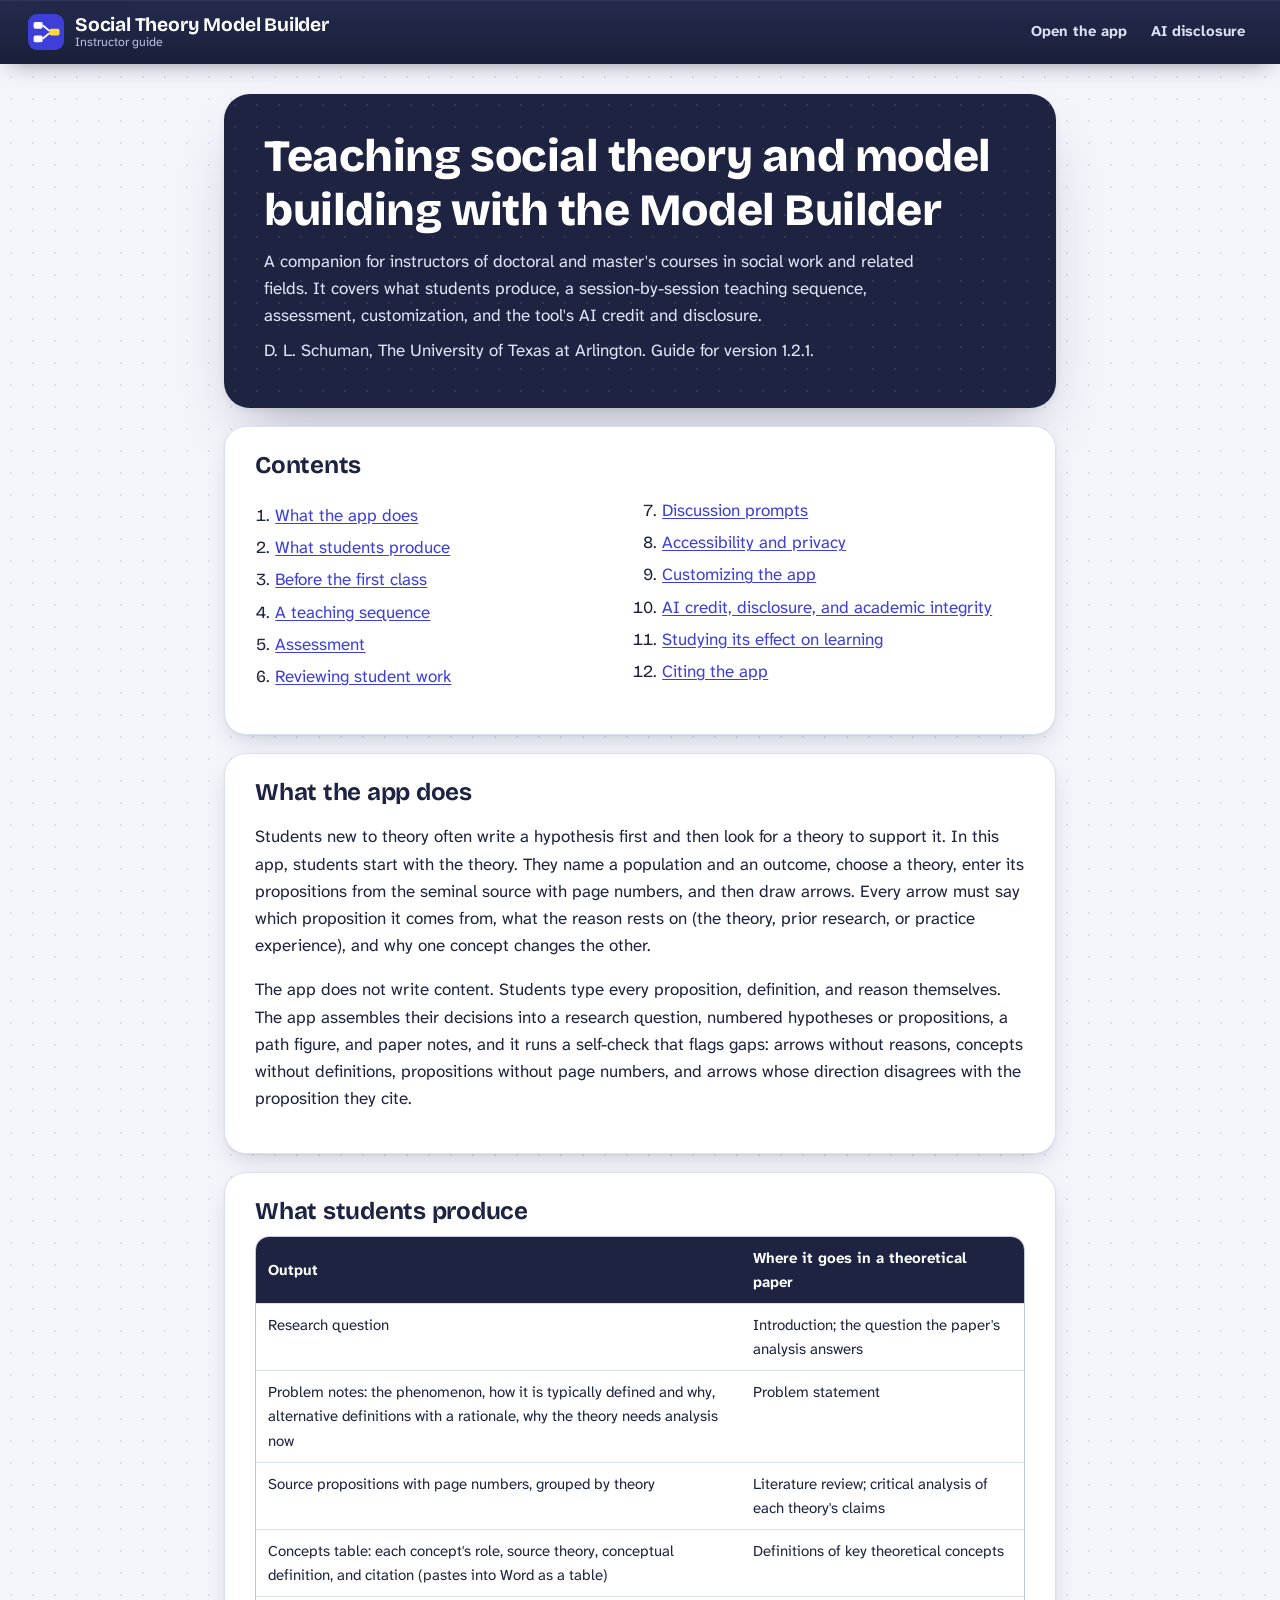
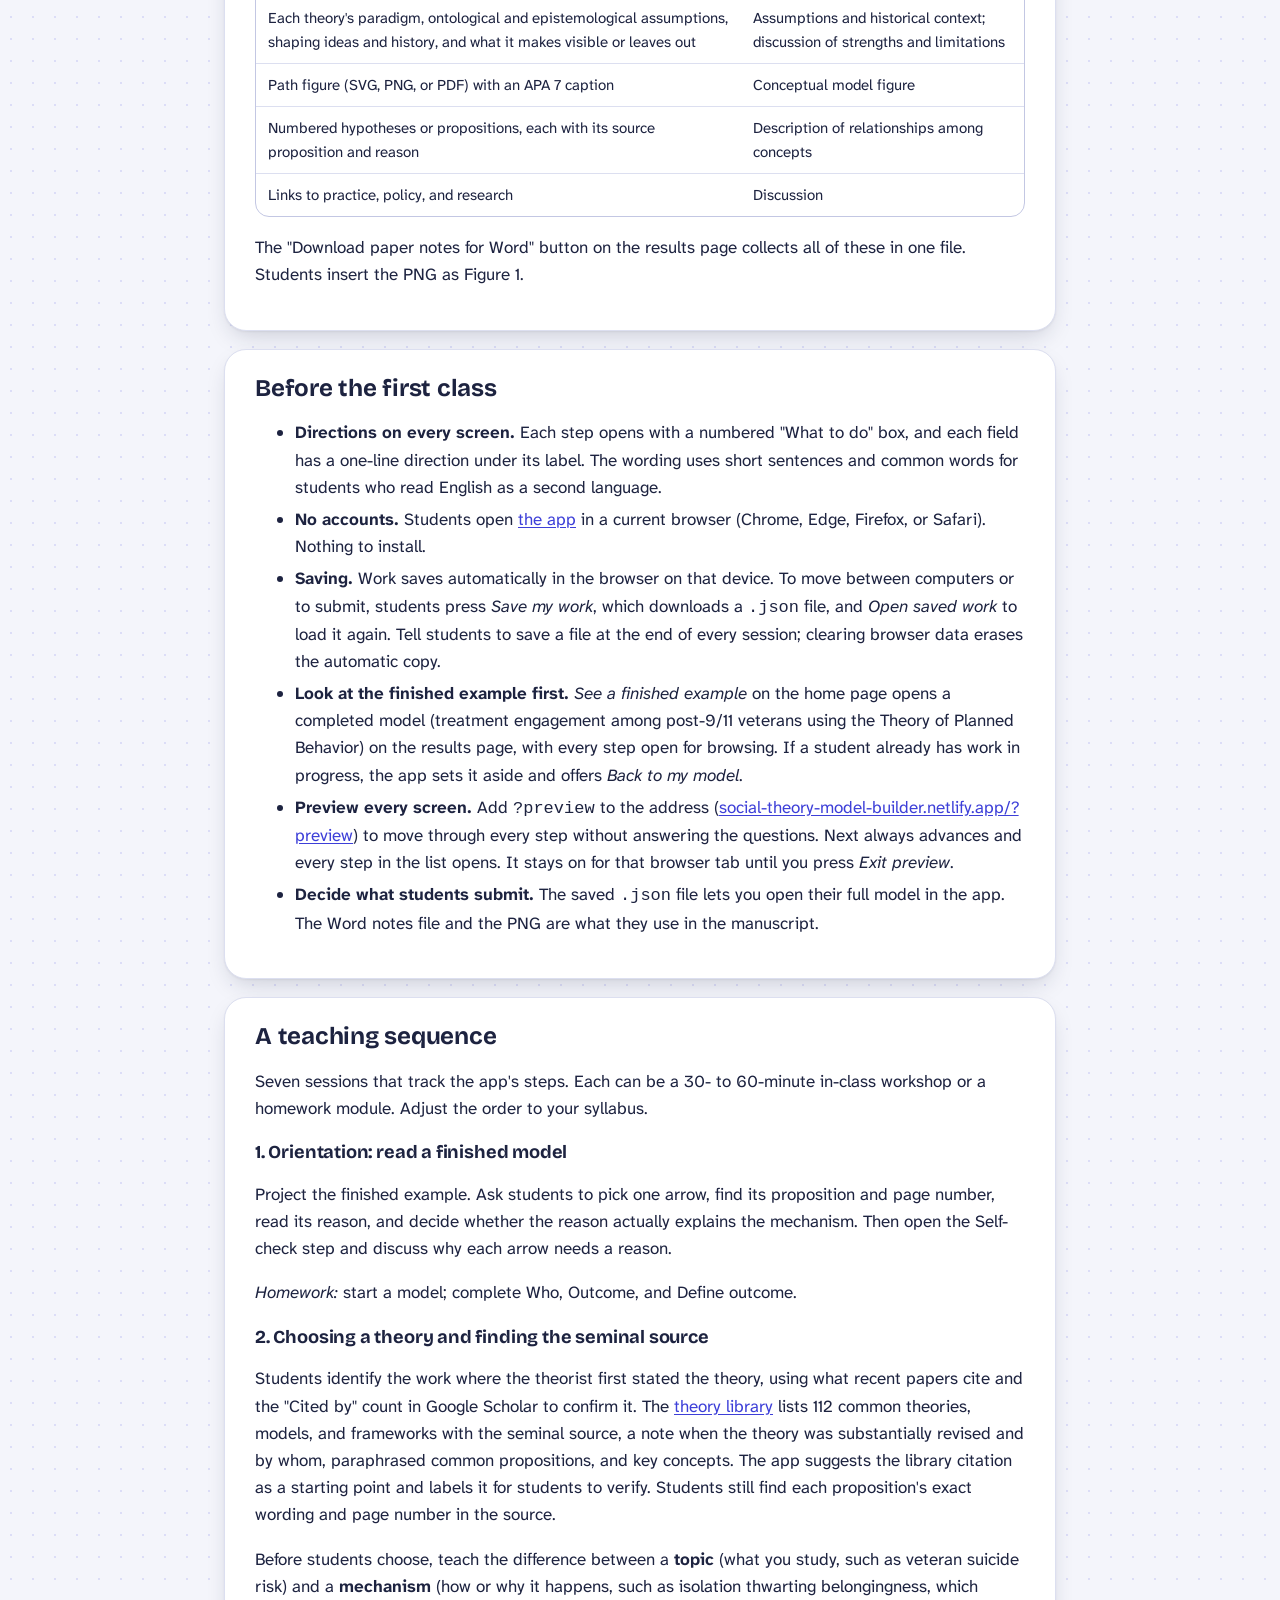
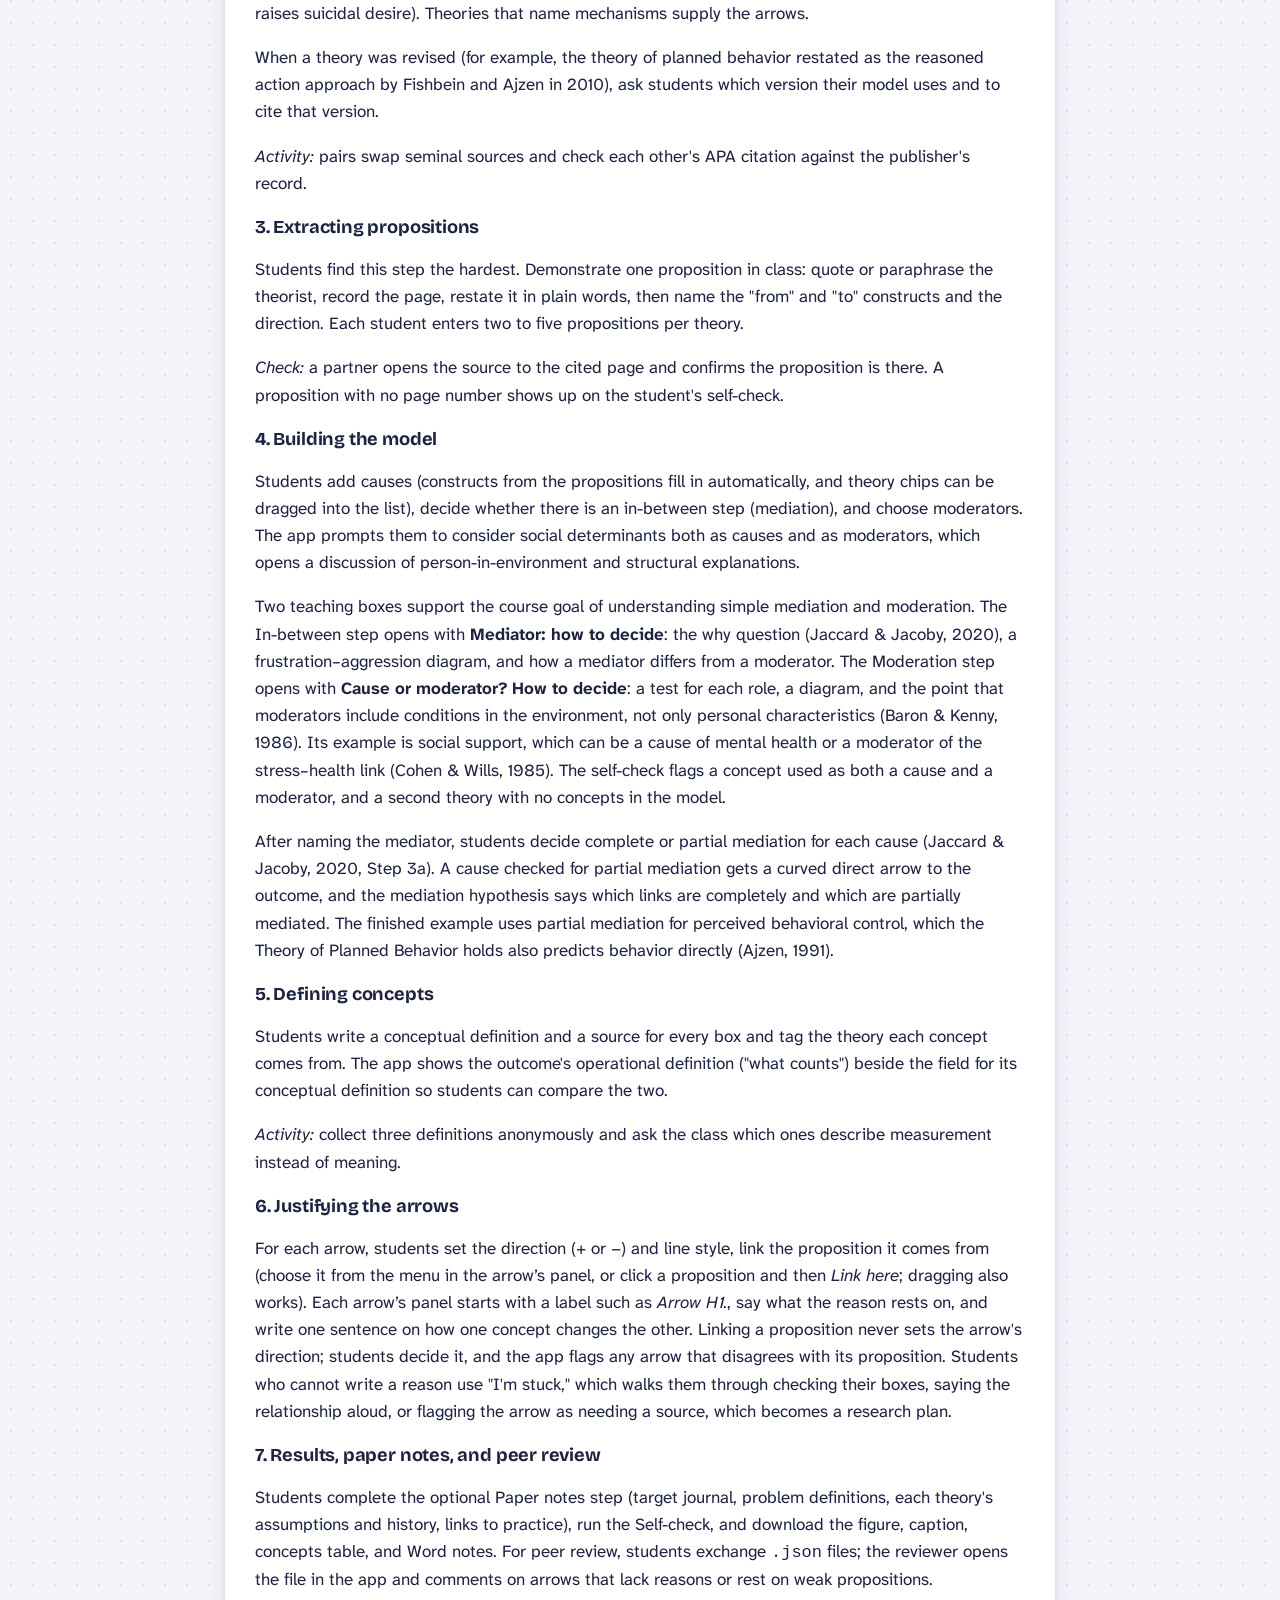
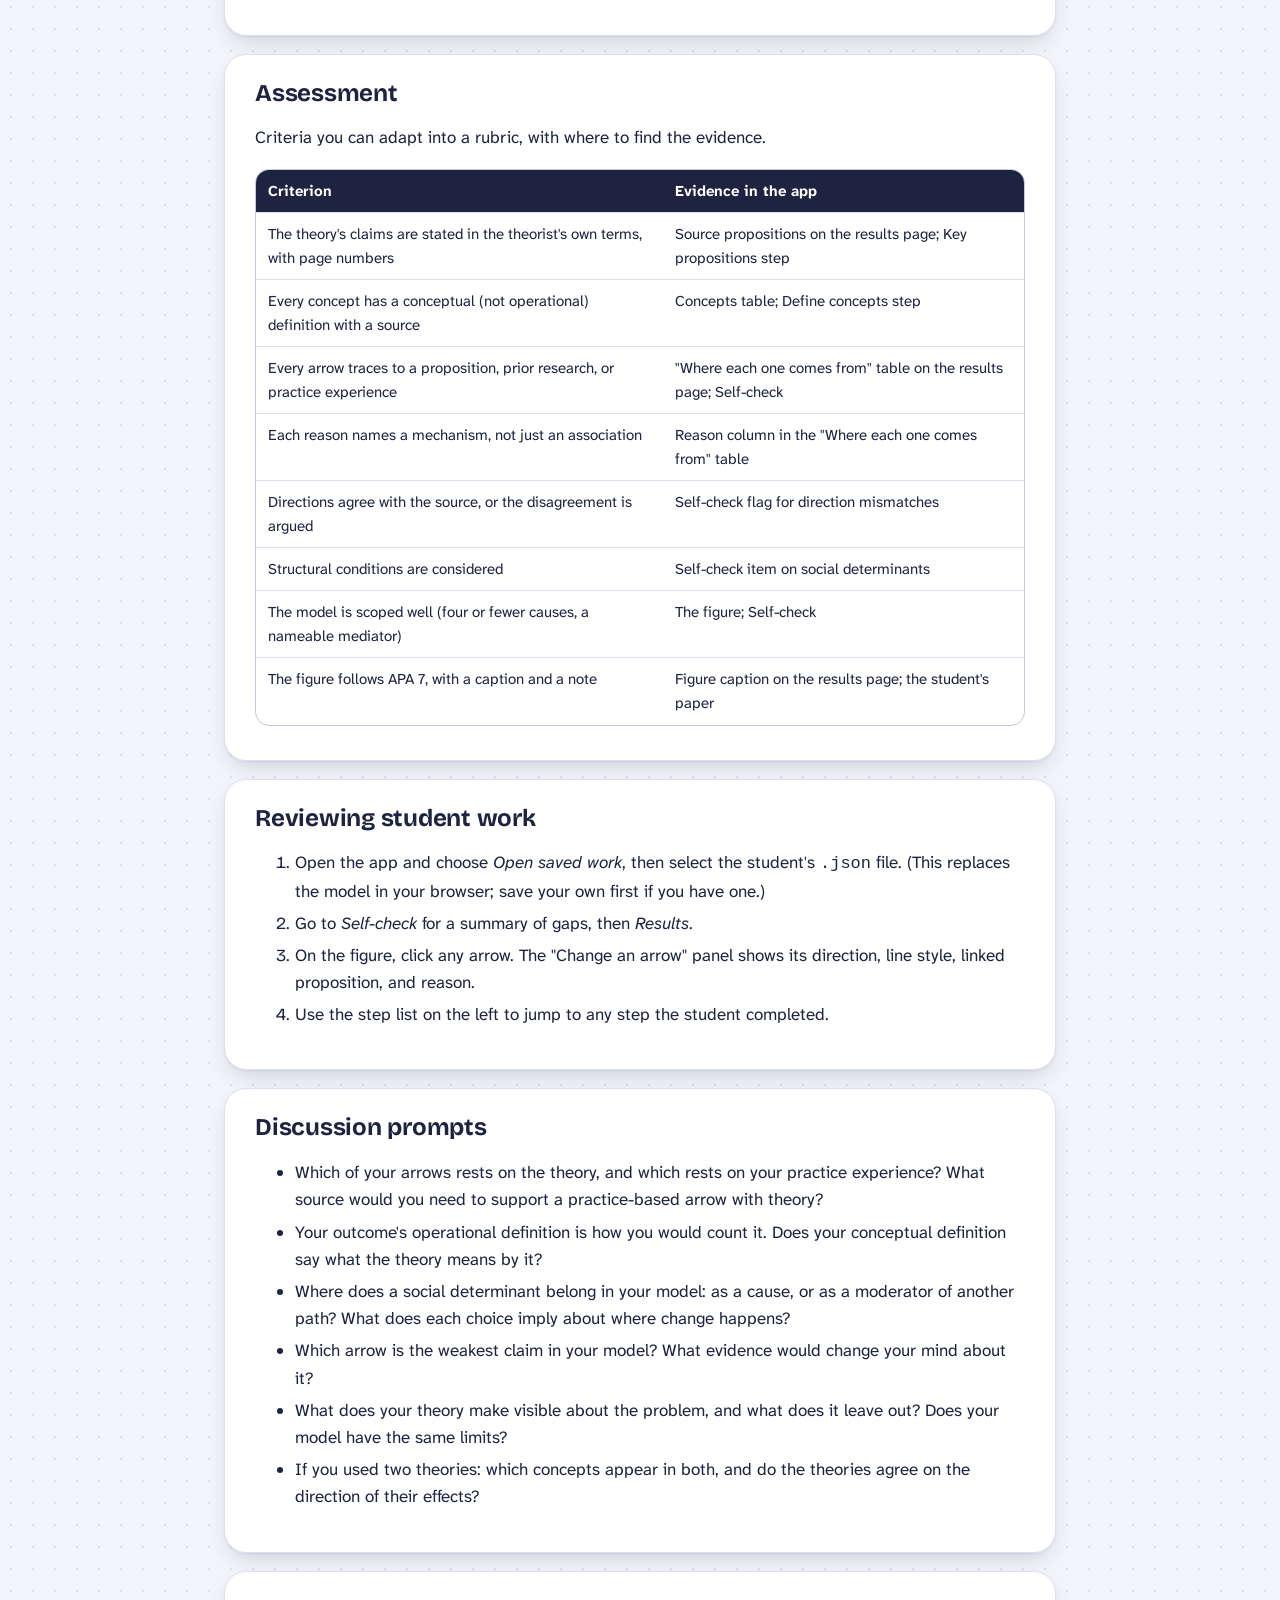
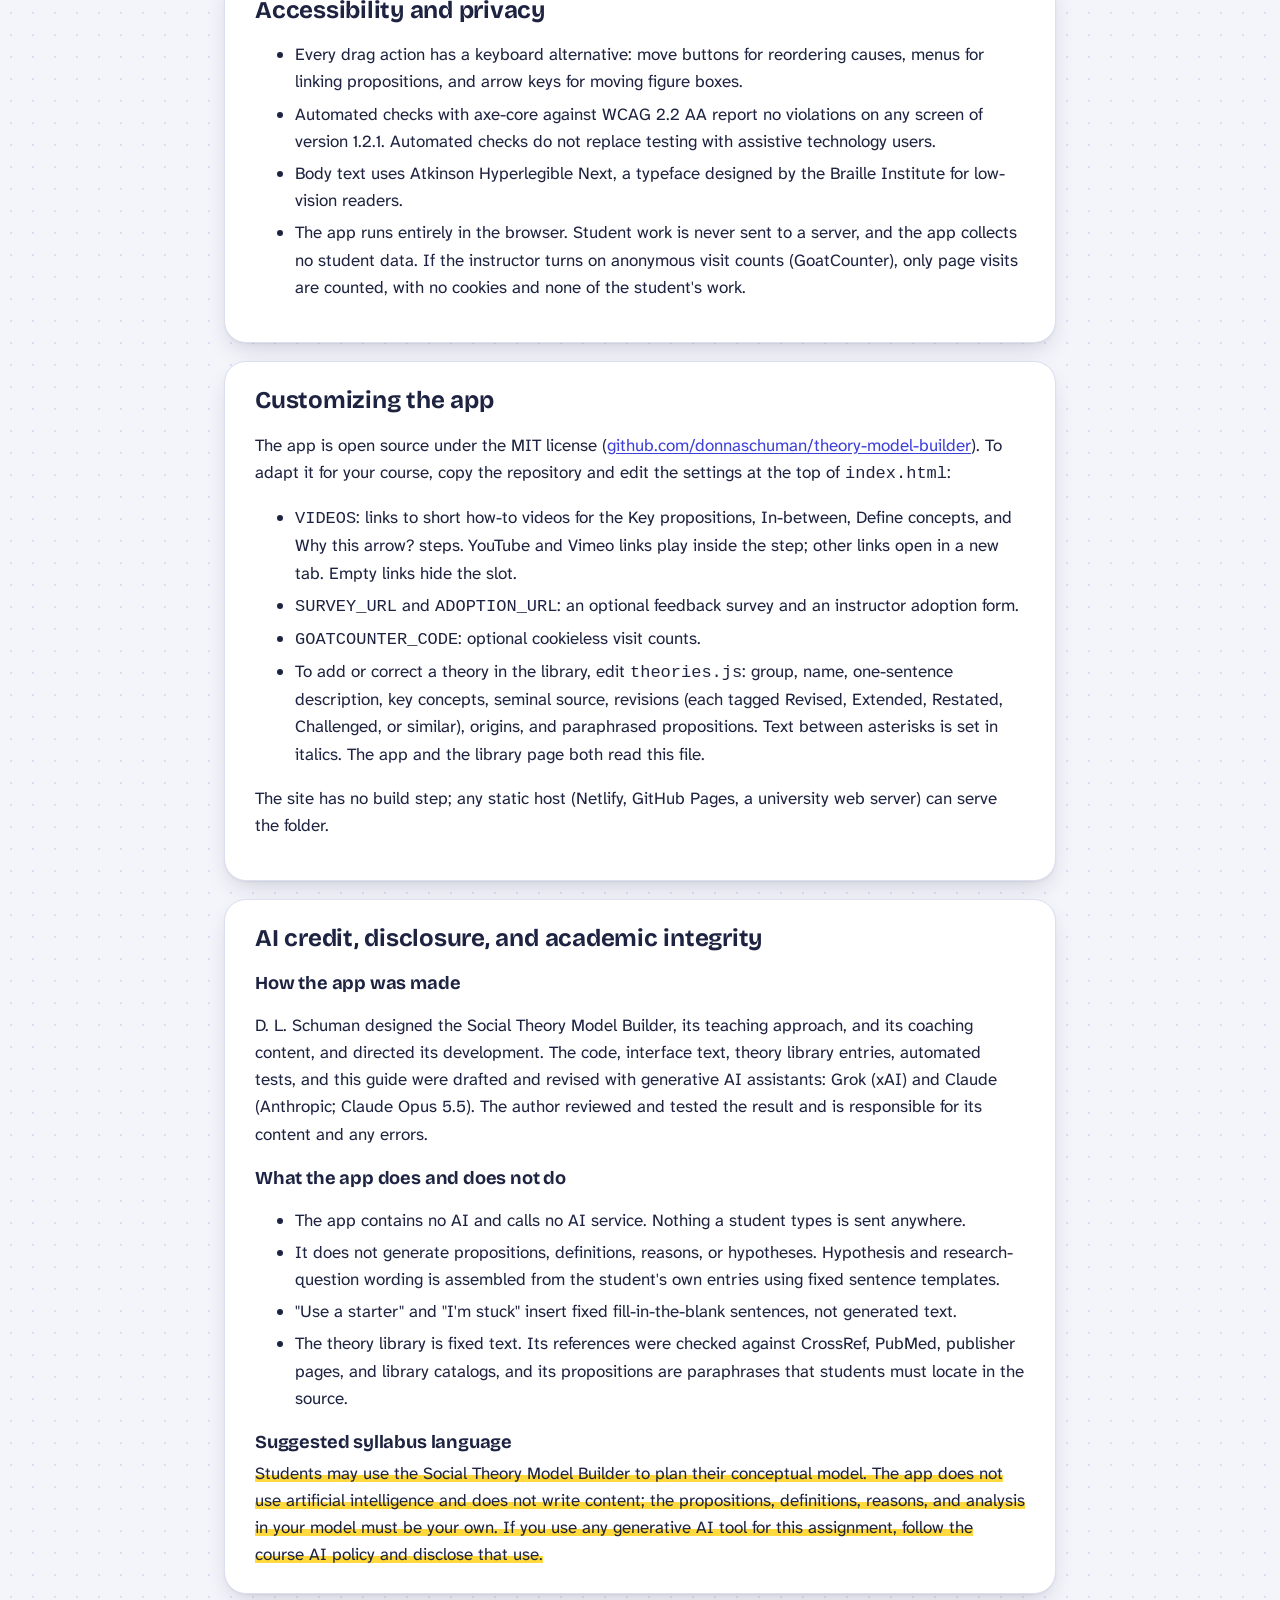
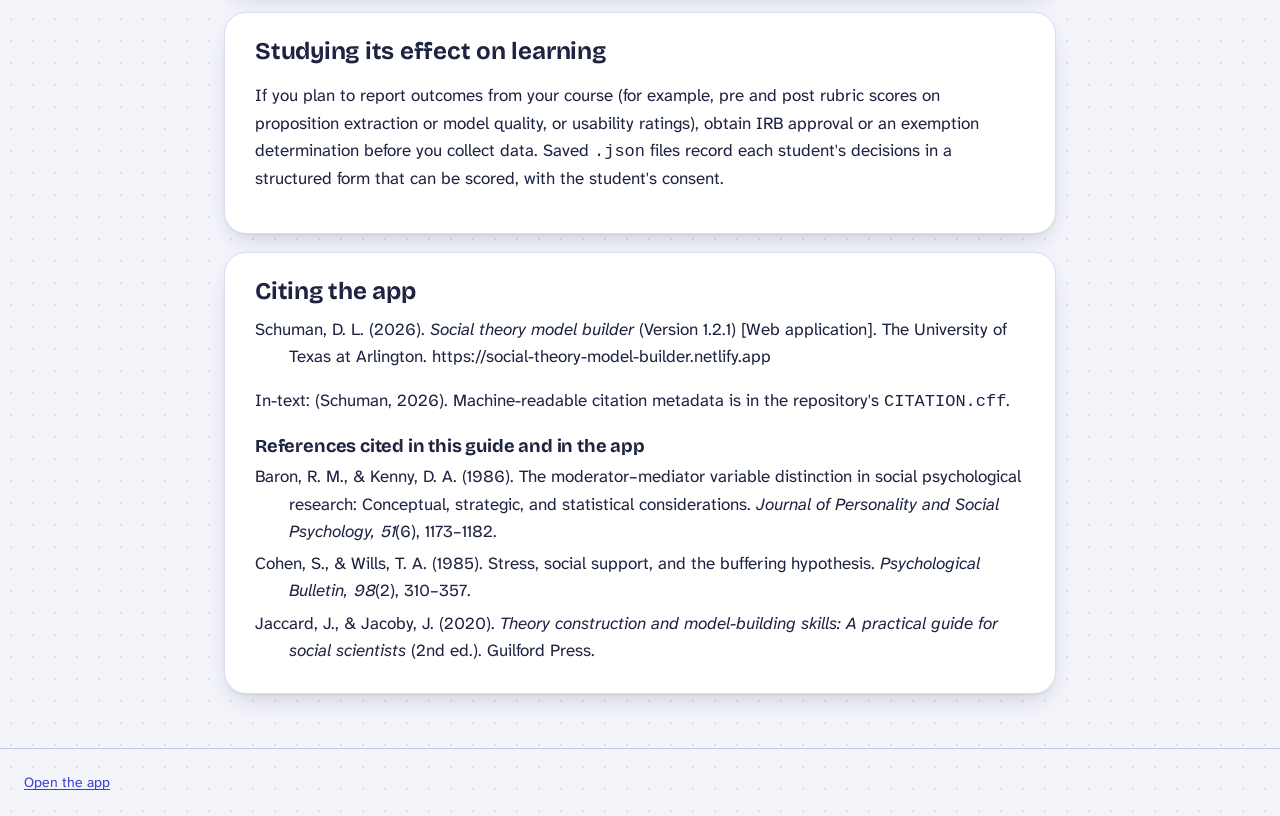
==== commit bf4918ed: "Version 1.2.1 Co-Authored-By: Claude Opus 5.5 <noreply@anthropic.com> Claude-Session: https://claude" ====
--- a/guide.html
+++ b/guide.html
@@ -26,7 +26,7 @@
   <div class="ghero">
     <h1>Teaching social theory and model building with the Model Builder</h1>
     <p>A companion for instructors of doctoral and master's courses in social work and related fields. It covers what students produce, a session-by-session teaching sequence, assessment, customization, and the tool's AI credit and disclosure.</p>
-    <p>D. L. Schuman, The University of Texas at Arlington. Guide for version 1.2.0.</p>
+    <p>D. L. Schuman, The University of Texas at Arlington. Guide for version 1.2.1.</p>
   </div>
 
   <section aria-labelledby="toc">
@@ -155,7 +155,7 @@
     <h2 id="access-h">Accessibility and privacy</h2>
     <ul>
       <li>Every drag action has a keyboard alternative: move buttons for reordering causes, menus for linking propositions, and arrow keys for moving figure boxes.</li>
-      <li>Automated checks with axe-core against WCAG 2.2 AA report no violations on any screen of version 1.2.0. Automated checks do not replace testing with assistive technology users.</li>
+      <li>Automated checks with axe-core against WCAG 2.2 AA report no violations on any screen of version 1.2.1. Automated checks do not replace testing with assistive technology users.</li>
       <li>Body text uses Atkinson Hyperlegible Next, a typeface designed by the Braille Institute for low-vision readers.</li>
       <li>The app runs entirely in the browser. Student work is never sent to a server, and the app collects no student data. If the instructor turns on anonymous visit counts (GoatCounter), only page visits are counted, with no cookies and none of the student's work.</li>
     </ul>
@@ -195,7 +195,7 @@
 
   <section id="cite" aria-labelledby="cite-h">
     <h2 id="cite-h">Citing the app</h2>
-    <p class="citeref">Schuman, D. L. (2026). <i>Social theory model builder</i> (Version 1.2.0) [Web application]. The University of Texas at Arlington. https://social-theory-model-builder.netlify.app</p>
+    <p class="citeref">Schuman, D. L. (2026). <i>Social theory model builder</i> (Version 1.2.1) [Web application]. The University of Texas at Arlington. https://social-theory-model-builder.netlify.app</p>
     <p>In-text: (Schuman, 2026). Machine-readable citation metadata is in the repository's <code>CITATION.cff</code>.</p>
     <h3>References cited in this guide and in the app</h3>
     <p class="citeref">Baron, R. M., &amp; Kenny, D. A. (1986). The moderator&ndash;mediator variable distinction in social psychological research: Conceptual, strategic, and statistical considerations. <i>Journal of Personality and Social Psychology, 51</i>(6), 1173&ndash;1182.</p>
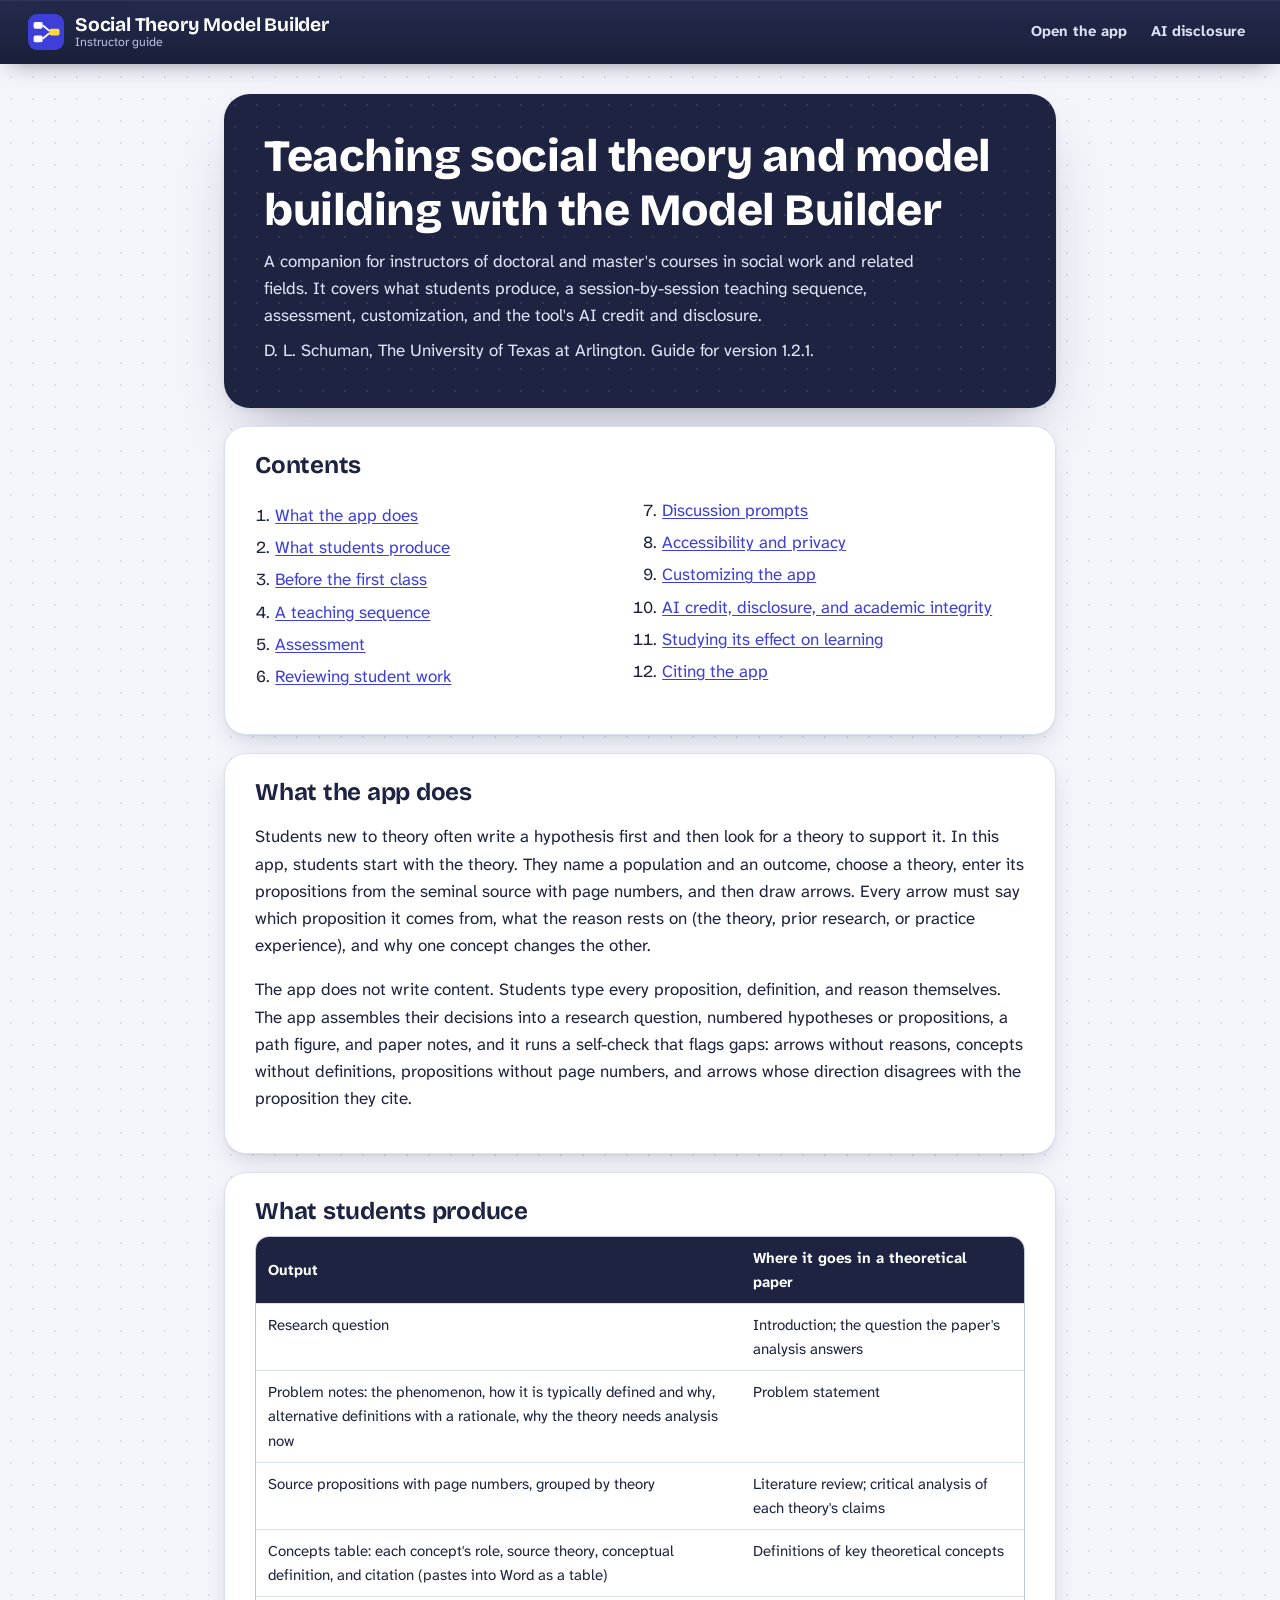
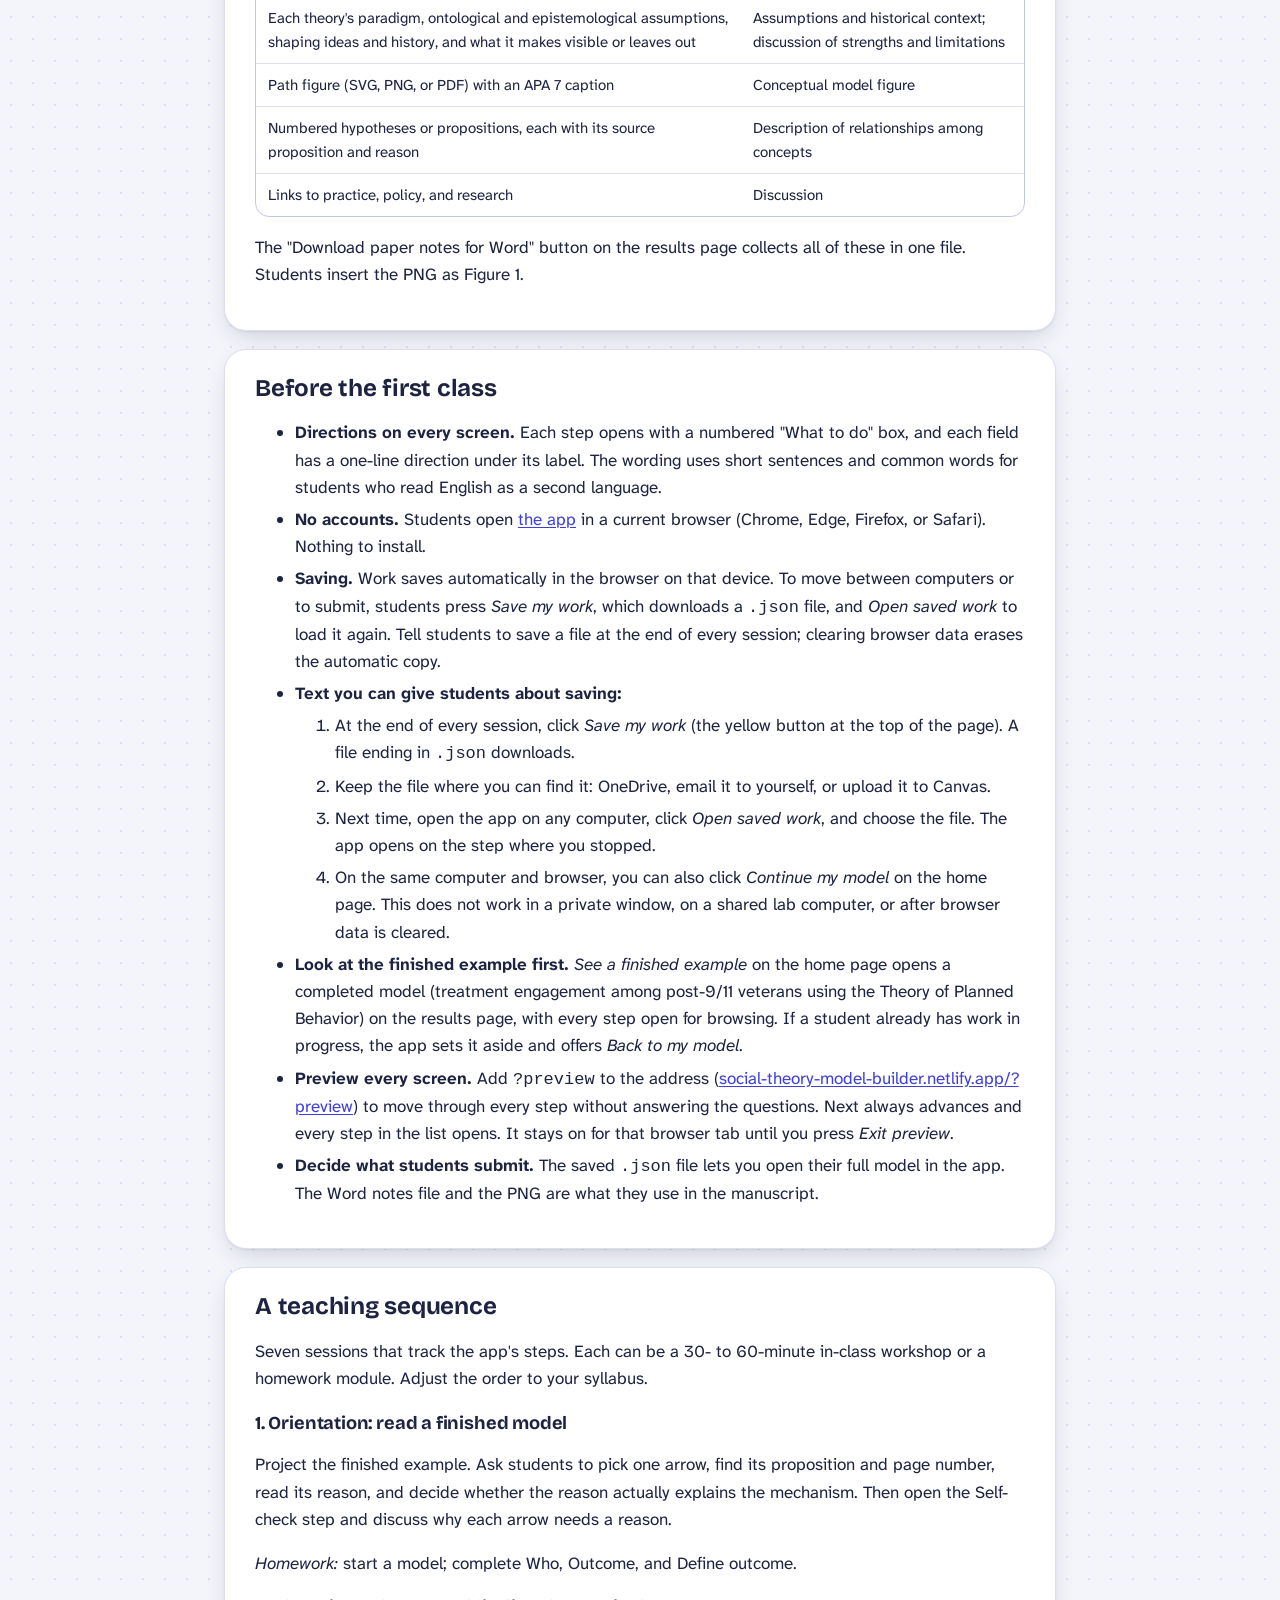
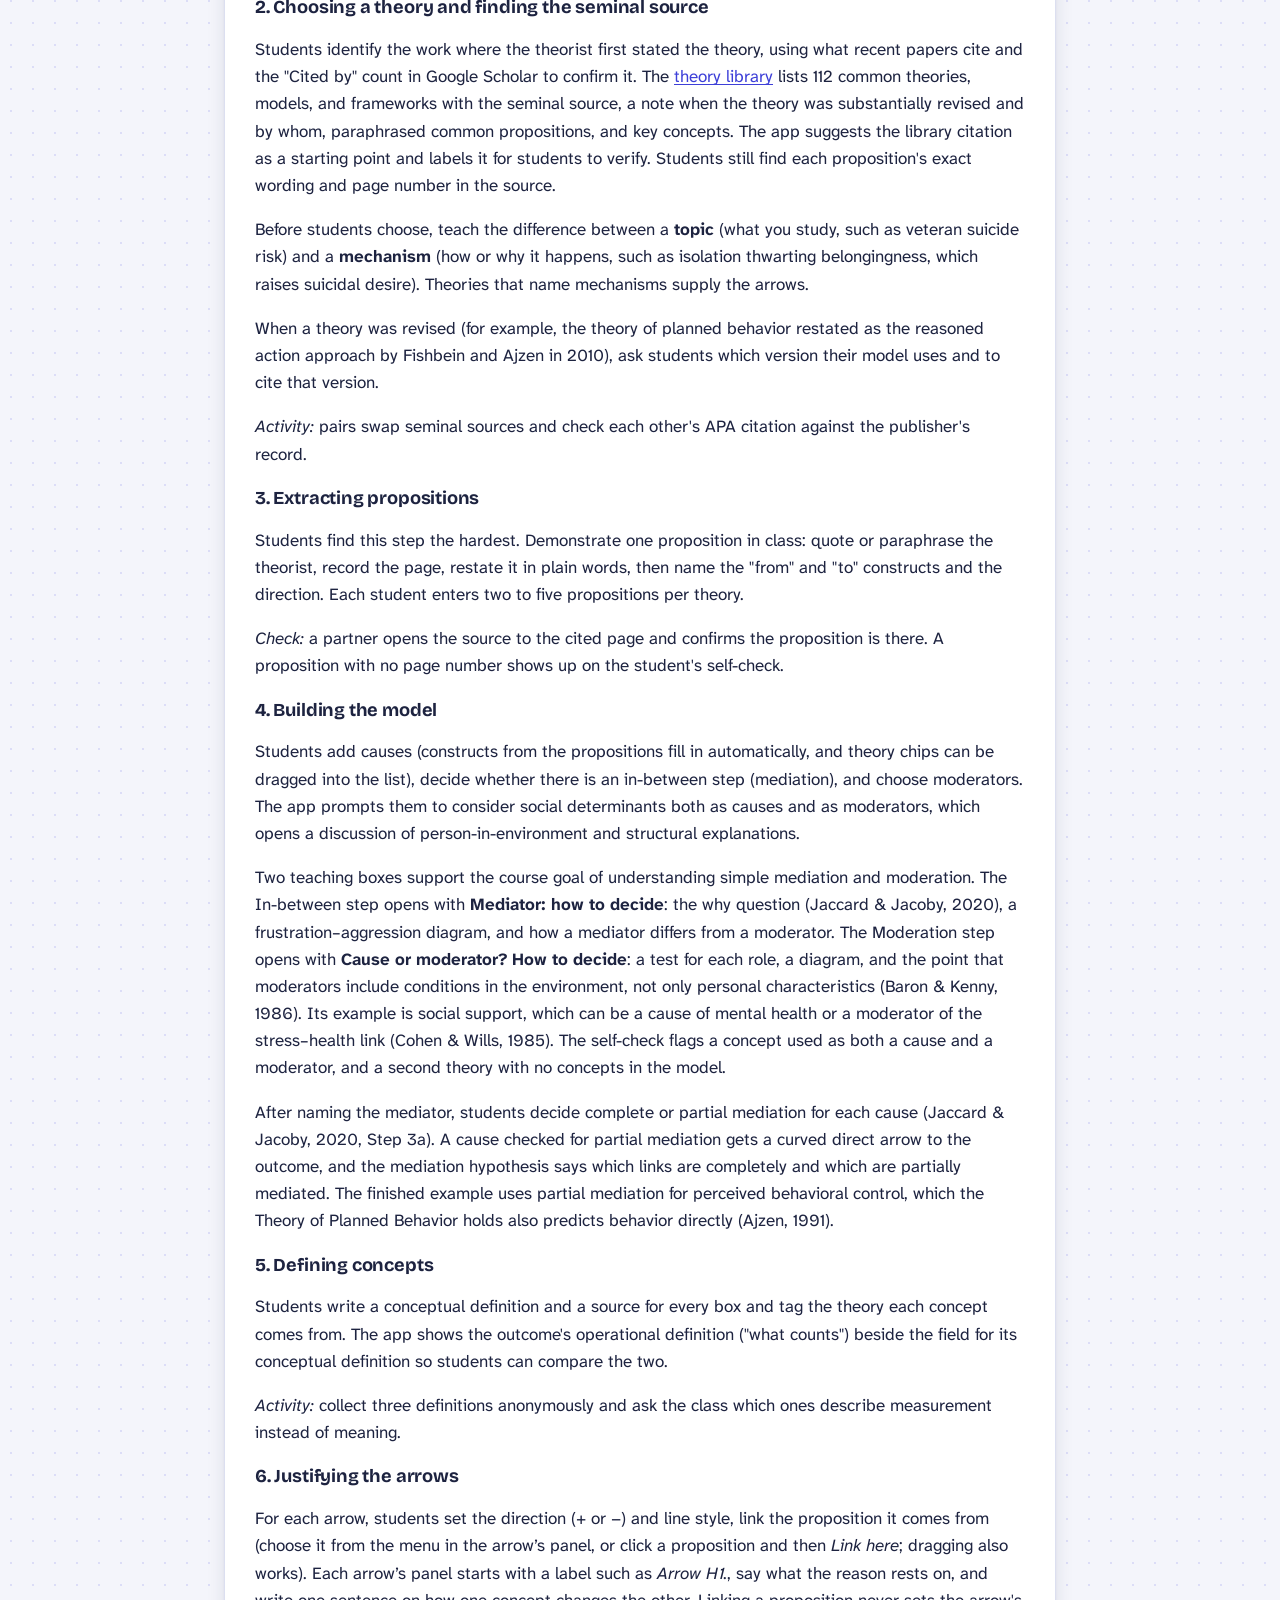
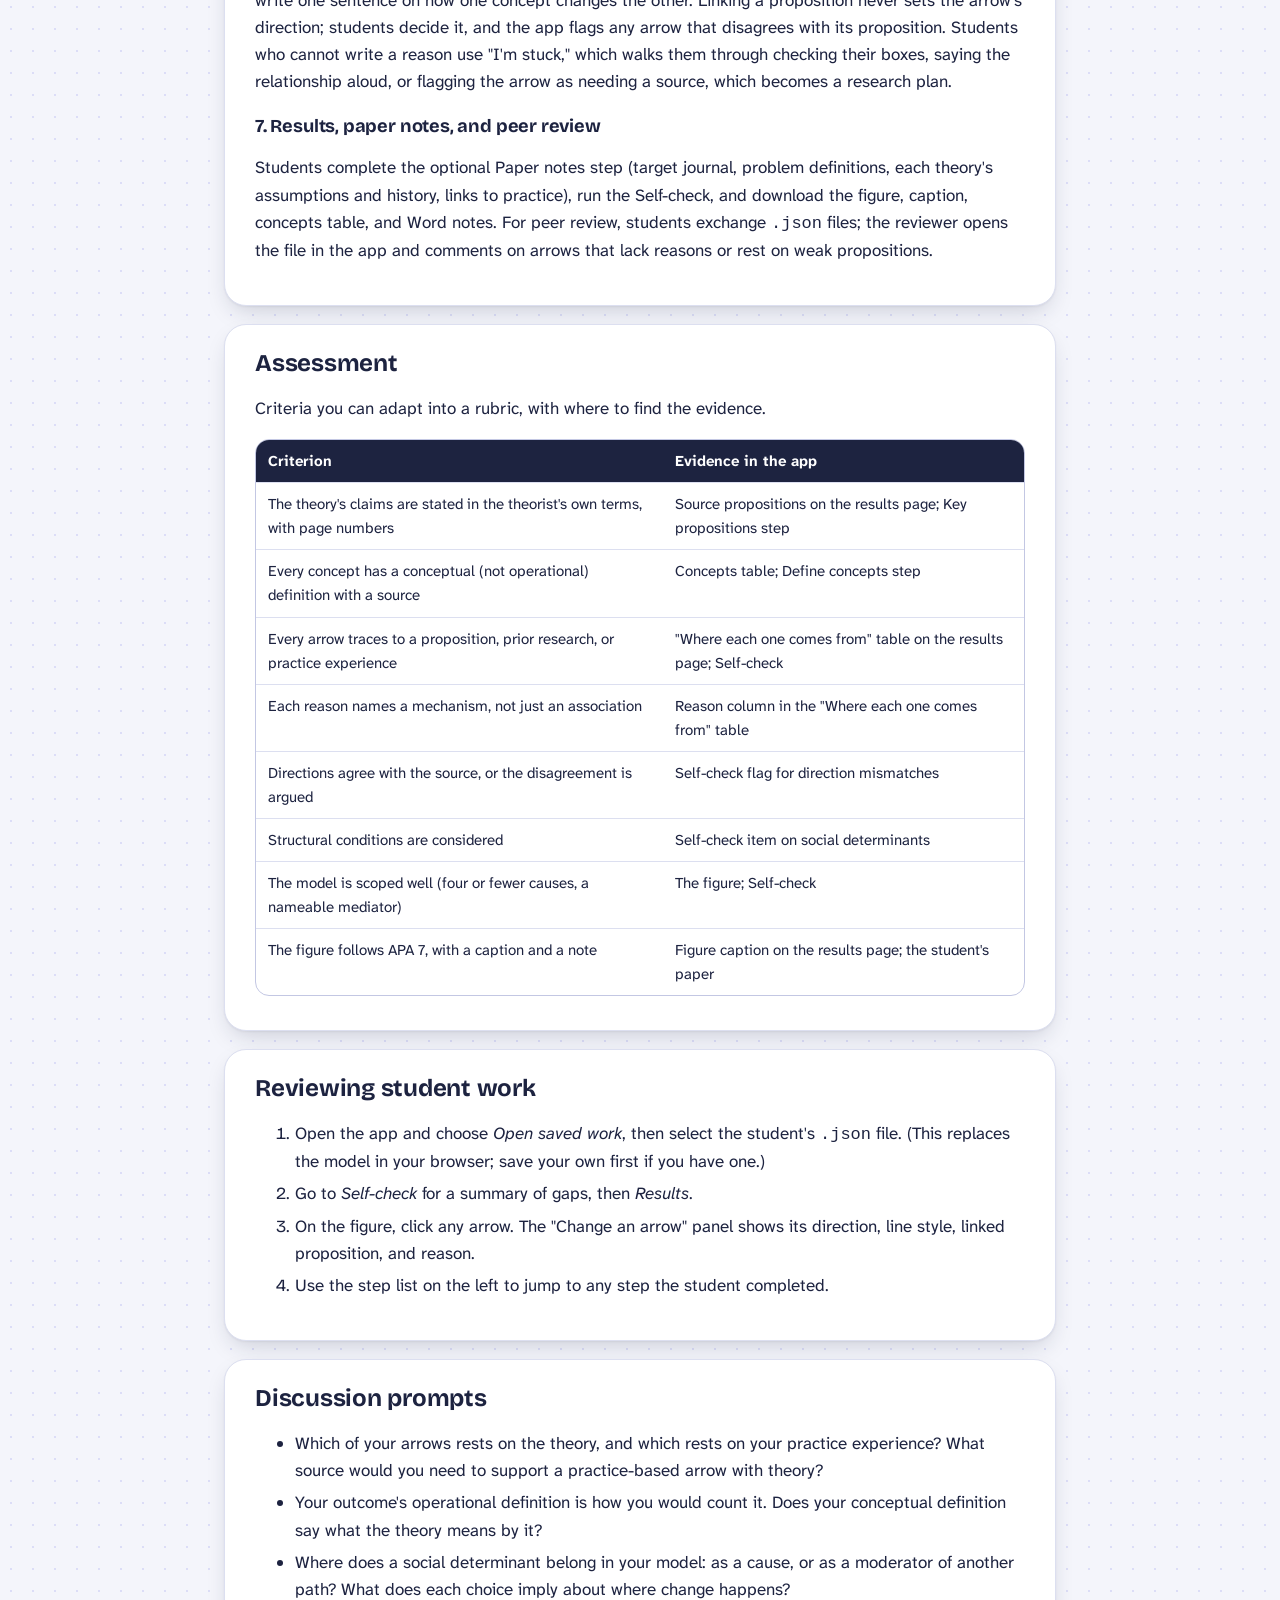
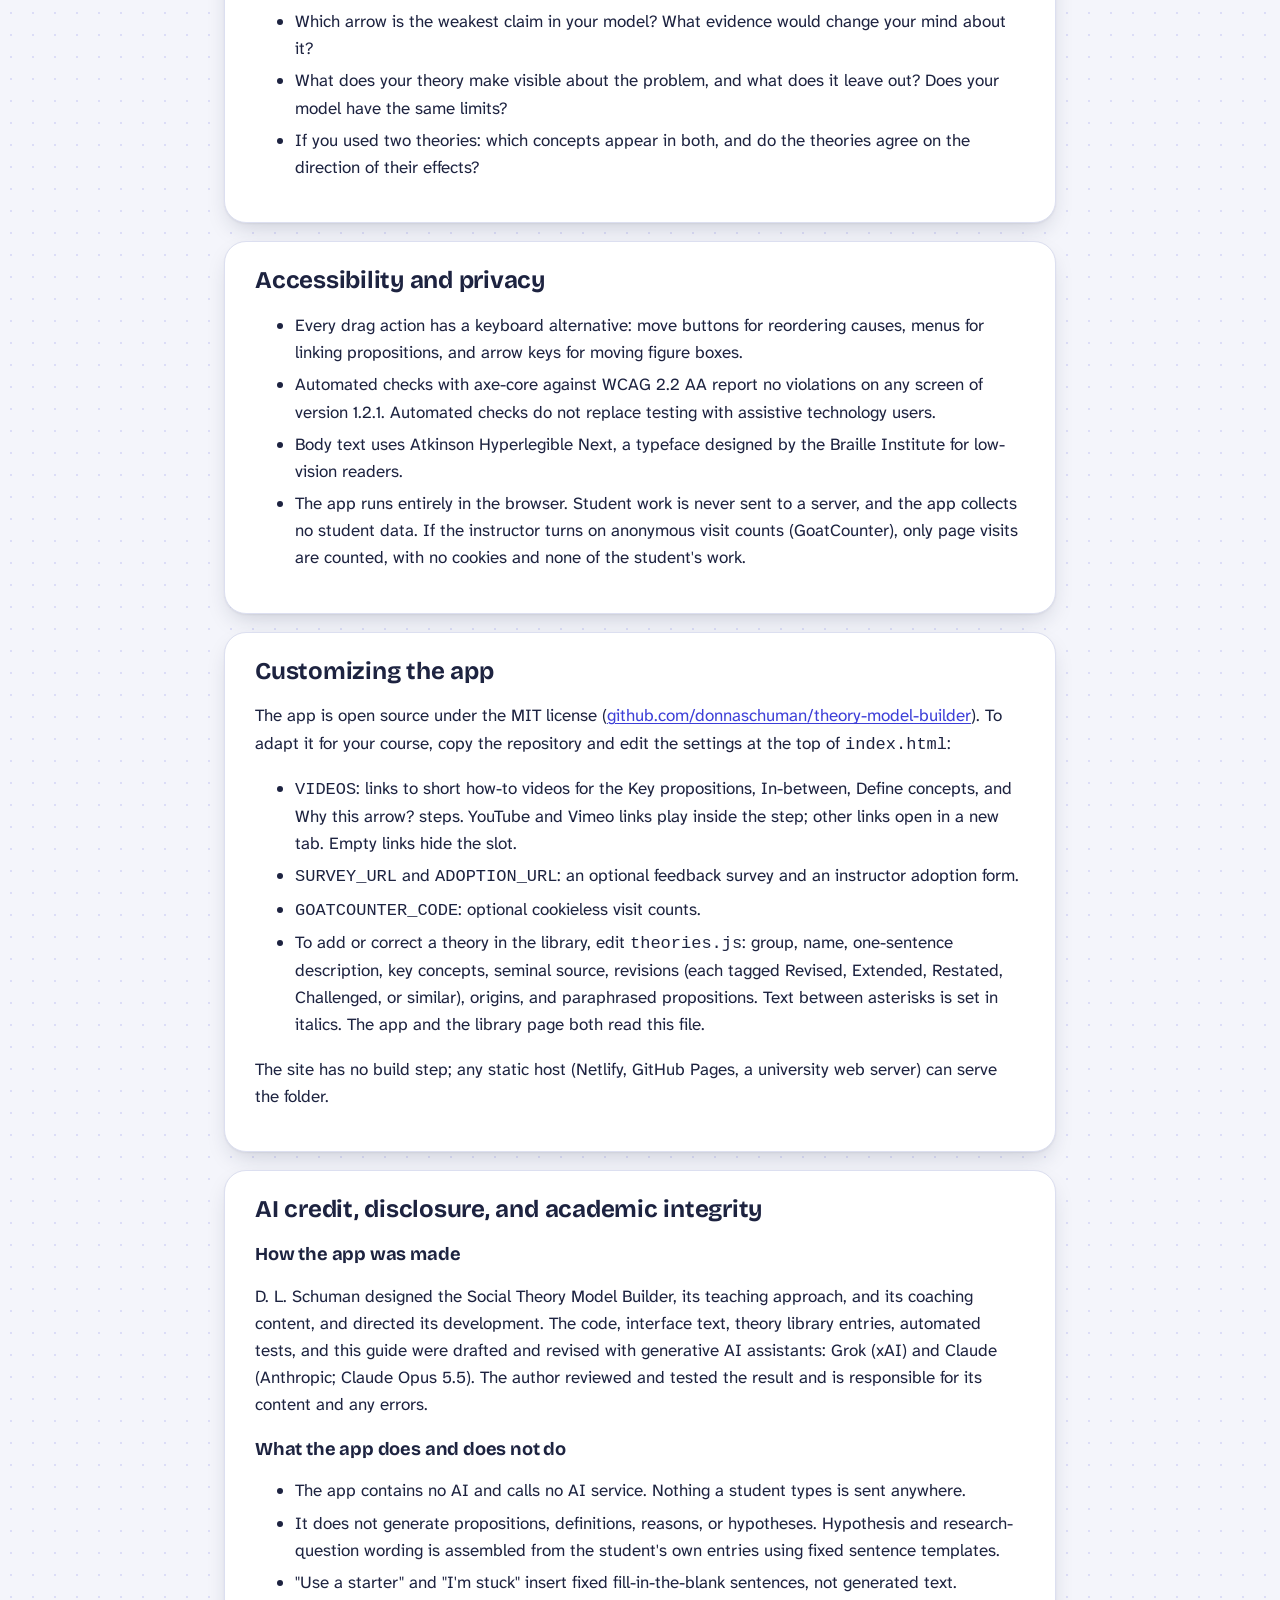
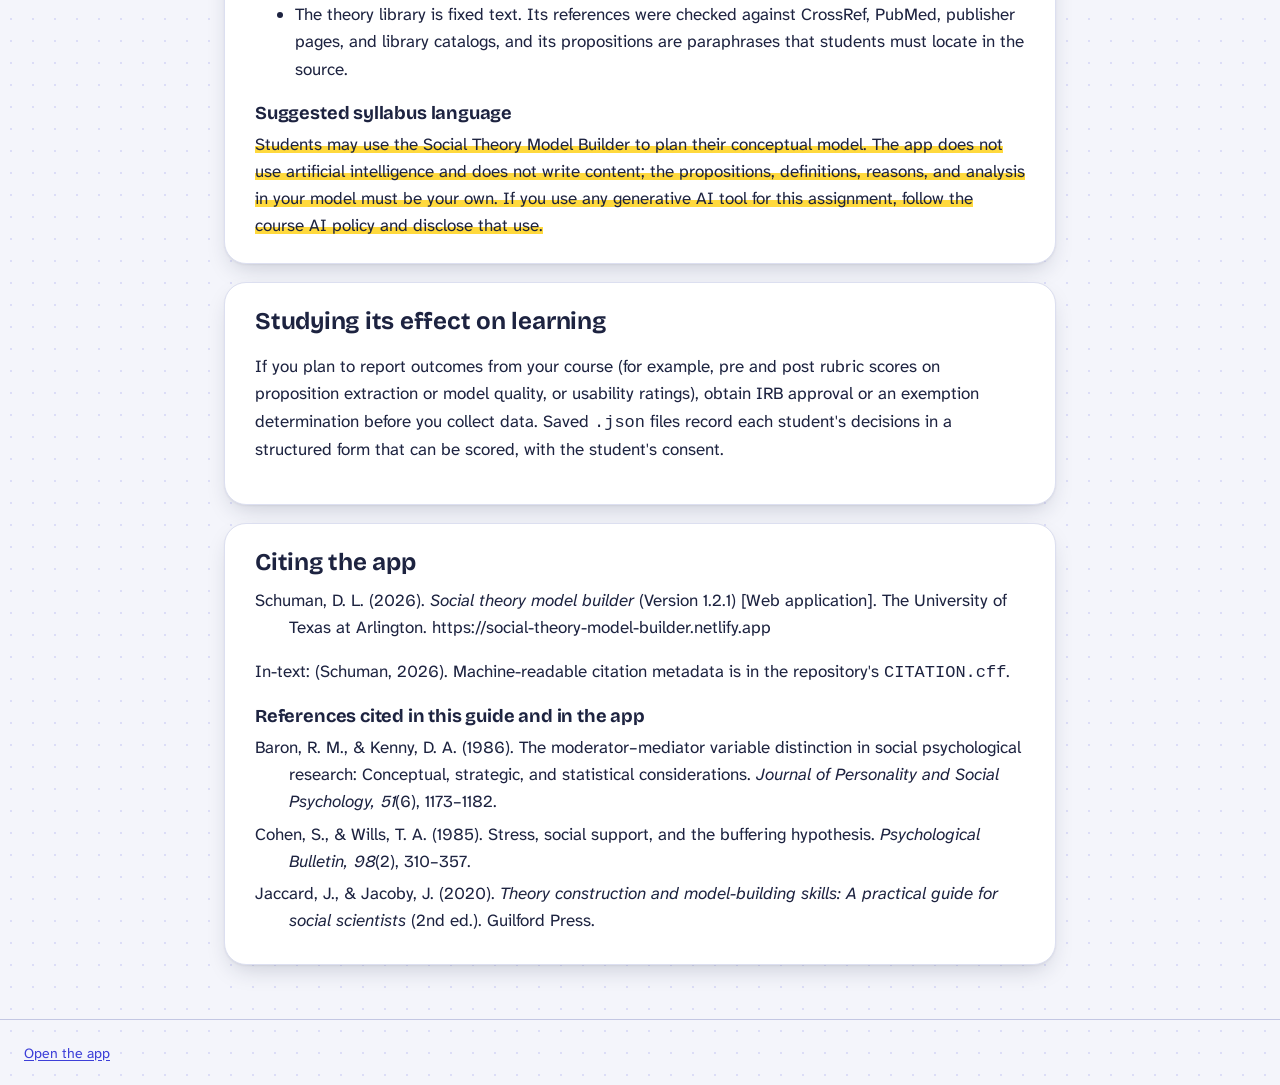
==== commit 6f082bc6: "Save reminder on results page; student saving instructions in guide Co-Authored-By: Claude Opus 5.5 " ====
--- a/guide.html
+++ b/guide.html
@@ -77,6 +77,13 @@
       <li><strong>Directions on every screen.</strong> Each step opens with a numbered "What to do" box, and each field has a one-line direction under its label. The wording uses short sentences and common words for students who read English as a second language.</li>
       <li><strong>No accounts.</strong> Students open <a href="index.html">the app</a> in a current browser (Chrome, Edge, Firefox, or Safari). Nothing to install.</li>
       <li><strong>Saving.</strong> Work saves automatically in the browser on that device. To move between computers or to submit, students press <em>Save my work</em>, which downloads a <code>.json</code> file, and <em>Open saved work</em> to load it again. Tell students to save a file at the end of every session; clearing browser data erases the automatic copy.</li>
+      <li><strong>Text you can give students about saving:</strong>
+        <ol>
+          <li>At the end of every session, click <em>Save my work</em> (the yellow button at the top of the page). A file ending in <code>.json</code> downloads.</li>
+          <li>Keep the file where you can find it: OneDrive, email it to yourself, or upload it to Canvas.</li>
+          <li>Next time, open the app on any computer, click <em>Open saved work</em>, and choose the file. The app opens on the step where you stopped.</li>
+          <li>On the same computer and browser, you can also click <em>Continue my model</em> on the home page. This does not work in a private window, on a shared lab computer, or after browser data is cleared.</li>
+        </ol></li>
       <li><strong>Look at the finished example first.</strong> <em>See a finished example</em> on the home page opens a completed model (treatment engagement among post-9/11 veterans using the Theory of Planned Behavior) on the results page, with every step open for browsing. If a student already has work in progress, the app sets it aside and offers <em>Back to my model</em>.</li>
       <li><strong>Preview every screen.</strong> Add <code>?preview</code> to the address (<a href="index.html?preview">social-theory-model-builder.netlify.app/?preview</a>) to move through every step without answering the questions. Next always advances and every step in the list opens. It stays on for that browser tab until you press <em>Exit preview</em>.</li>
       <li><strong>Decide what students submit.</strong> The saved <code>.json</code> file lets you open their full model in the app. The Word notes file and the PNG are what they use in the manuscript.</li>
--- a/styles.css
+++ b/styles.css
@@ -542,3 +542,18 @@
 .tb-b{padding:12px 18px 14px}
 .typebox .tb-t{font-size:1.2rem}
 @media print{details.teach .tb-b{display:block}}
+/* Population parts */
+.popgrid{display:grid;grid-template-columns:1fr 1fr;gap:4px 18px}
+.popgrid label{margin-top:10px}
+.req{font-weight:700;color:var(--accent)}
+.popfull{margin-top:16px;padding:12px 14px;border:1.5px solid var(--line-2);border-radius:14px;background:var(--tint-2)}
+.popfull label{margin-top:0}
+.popfull input{font-weight:700}
+@media(max-width:620px){.popgrid{grid-template-columns:1fr}}
+.popgrid>div{display:flex;flex-direction:column}
+.popgrid>div>input{margin-top:auto}
+.popgrid label .opt,.popgrid label .req{display:inline;background:none;border:0;padding:0;margin:0 0 0 4px;box-shadow:none;border-radius:0;font-size:.9em;letter-spacing:0;vertical-align:baseline}
+.popgrid label .opt{font-weight:400;color:var(--muted)}
+.popfull textarea{font-weight:700;resize:none}
+.savehint{display:flex;flex-wrap:wrap;align-items:center;gap:8px 14px;background:#fff8d6;border:1.5px solid #ecd36a;border-radius:14px;padding:10px 14px;margin:0 0 16px}
+.savehint .btn{margin-left:auto}
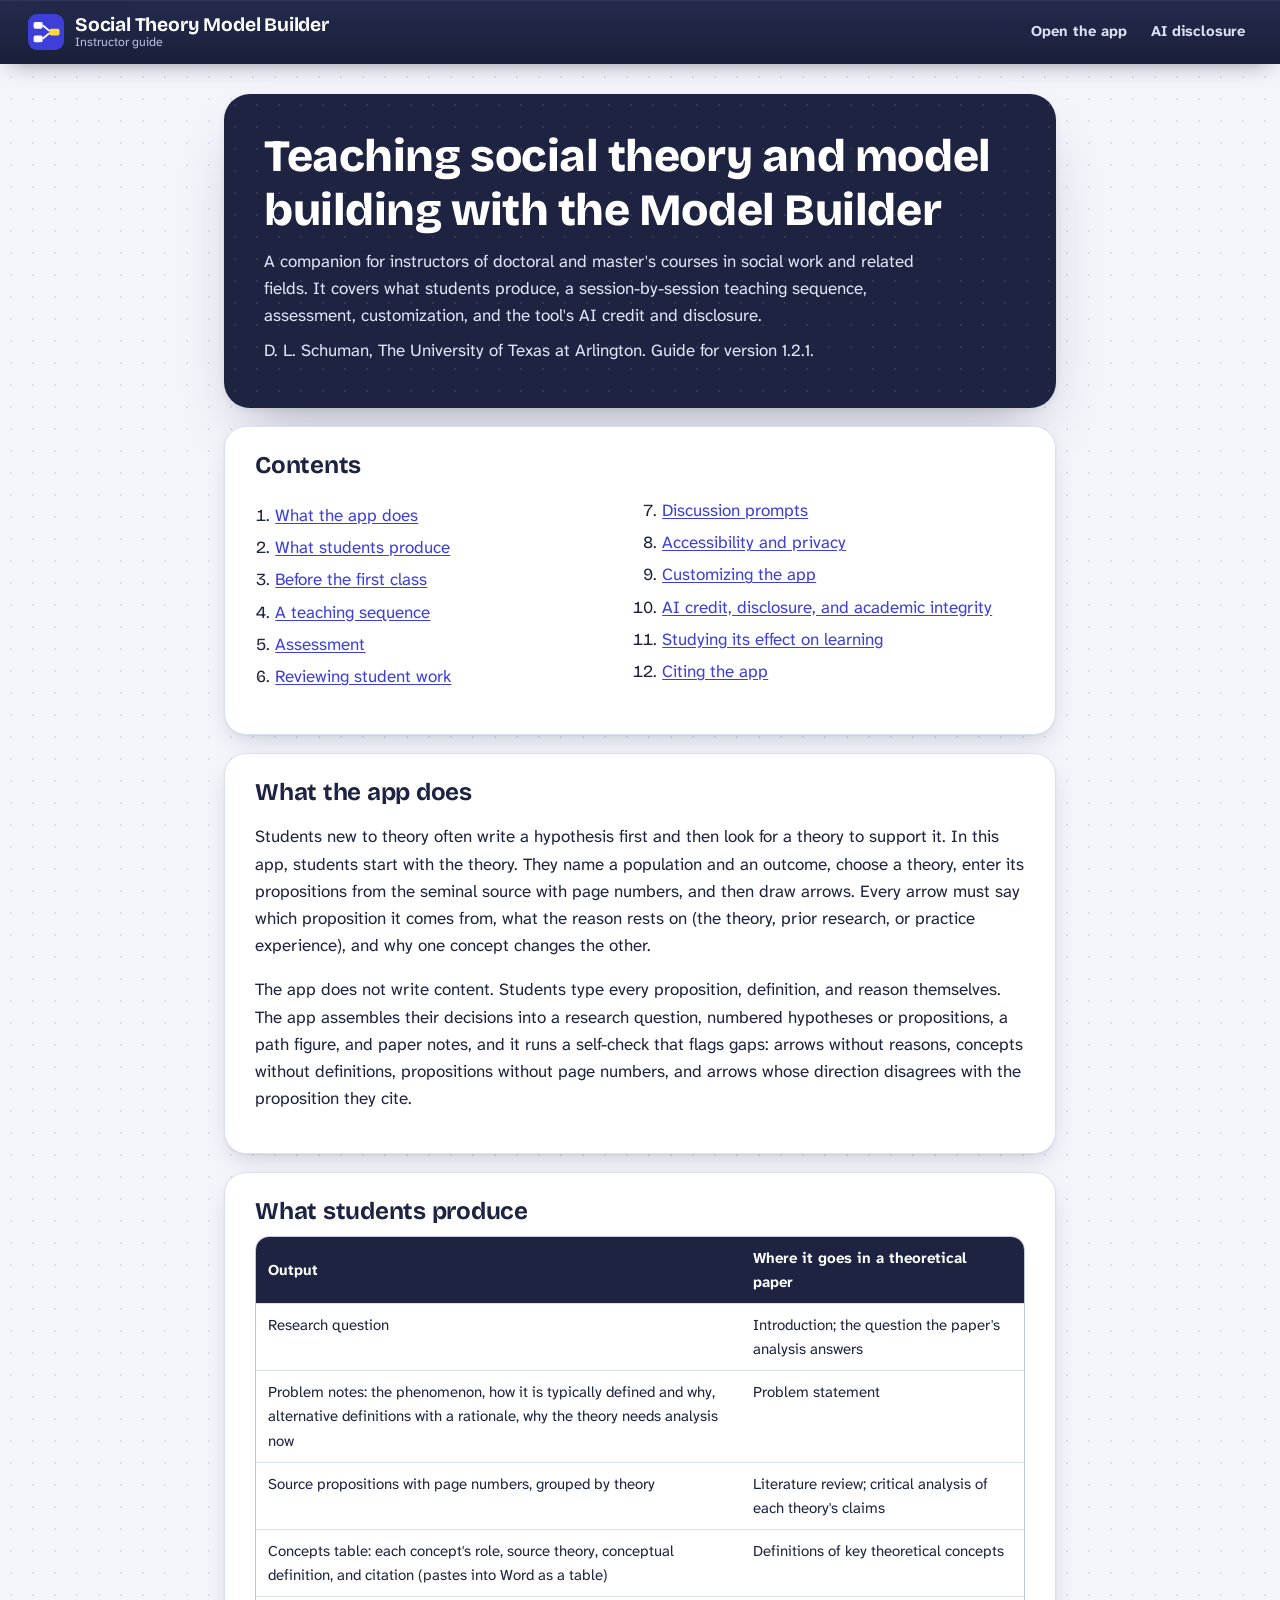
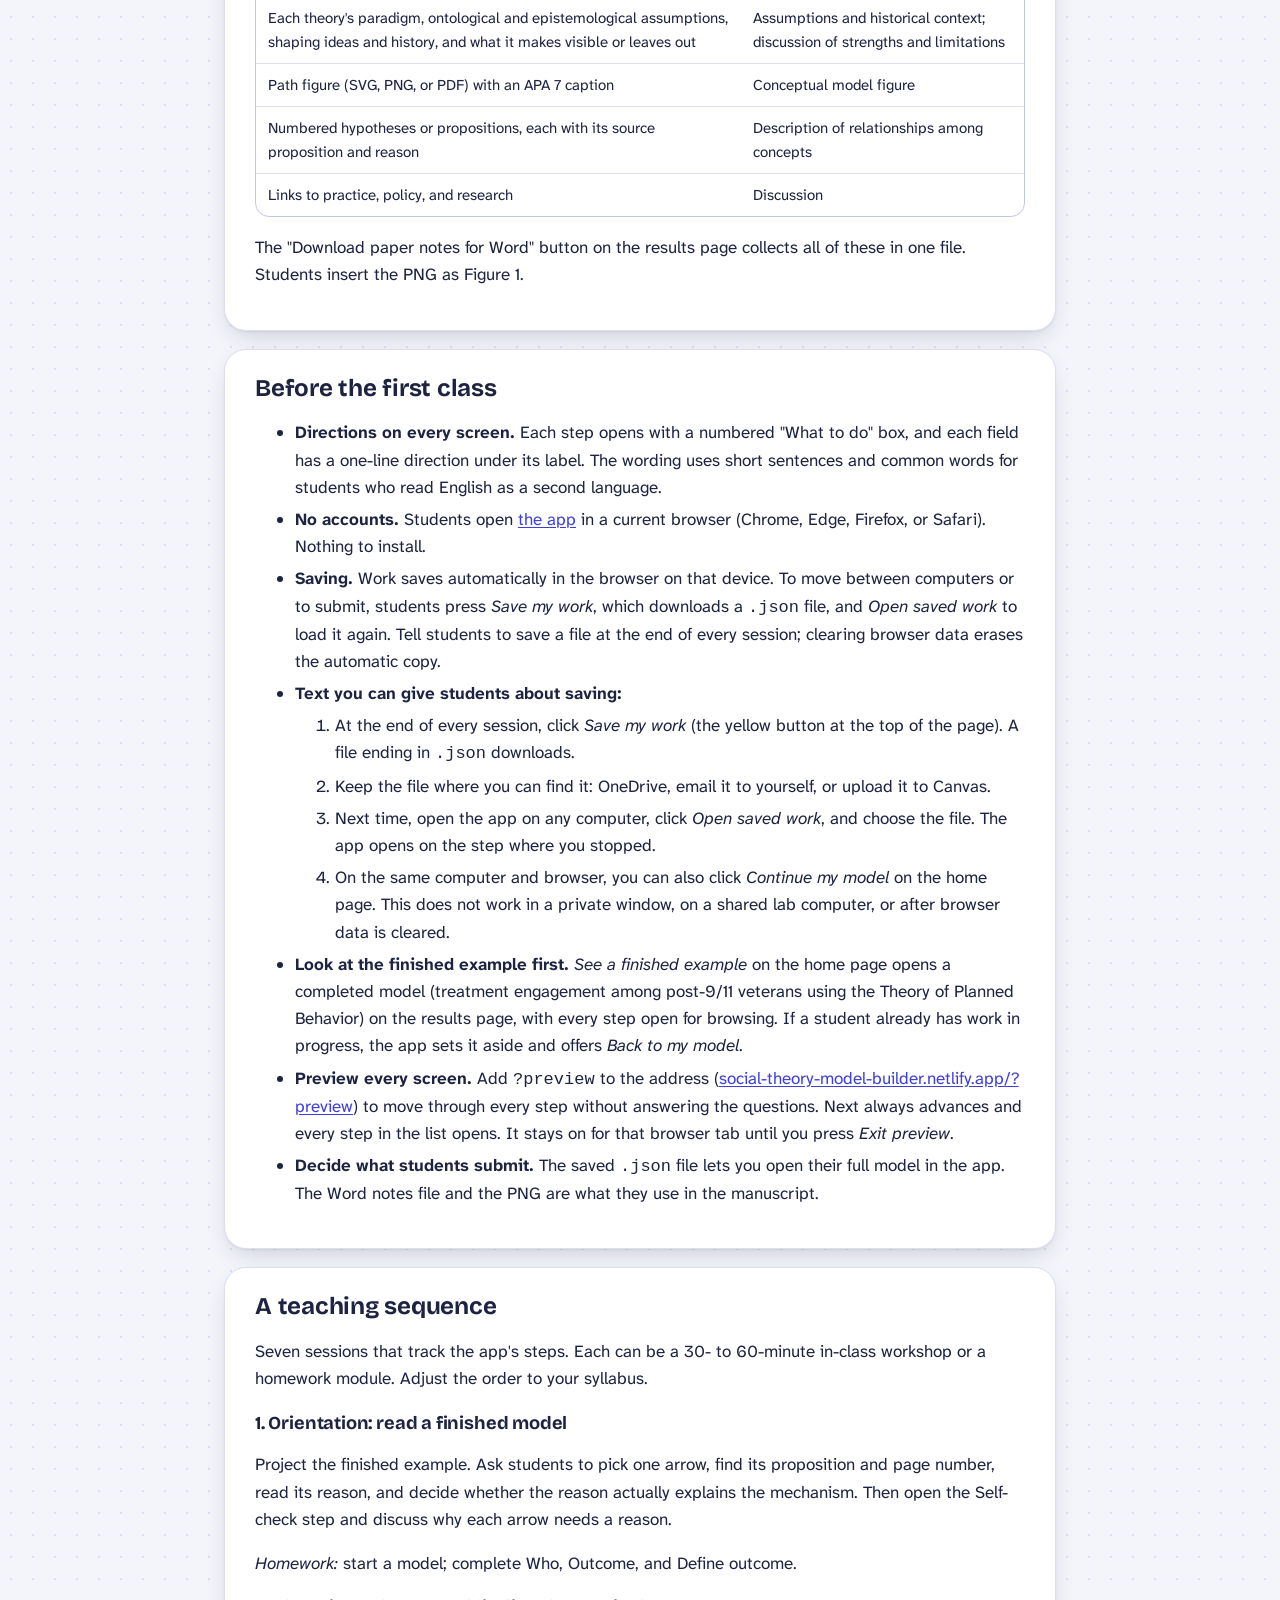
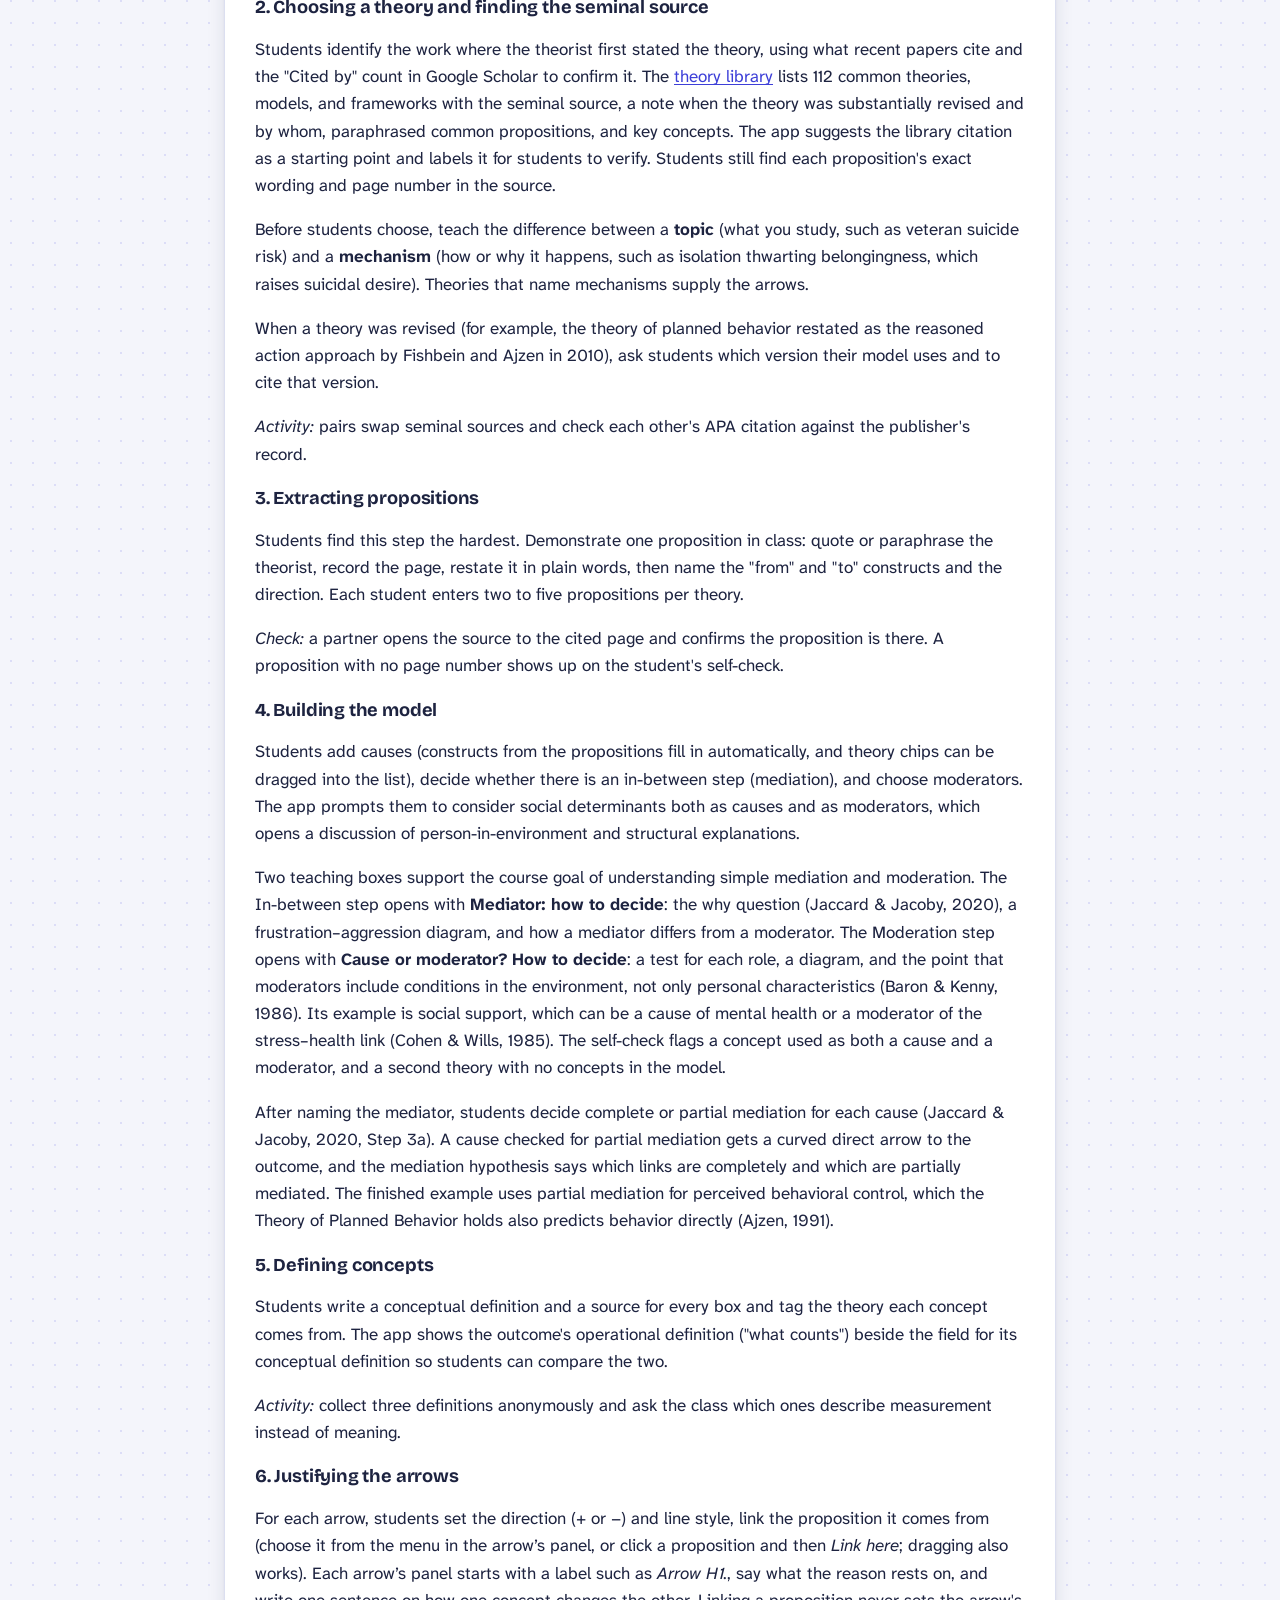
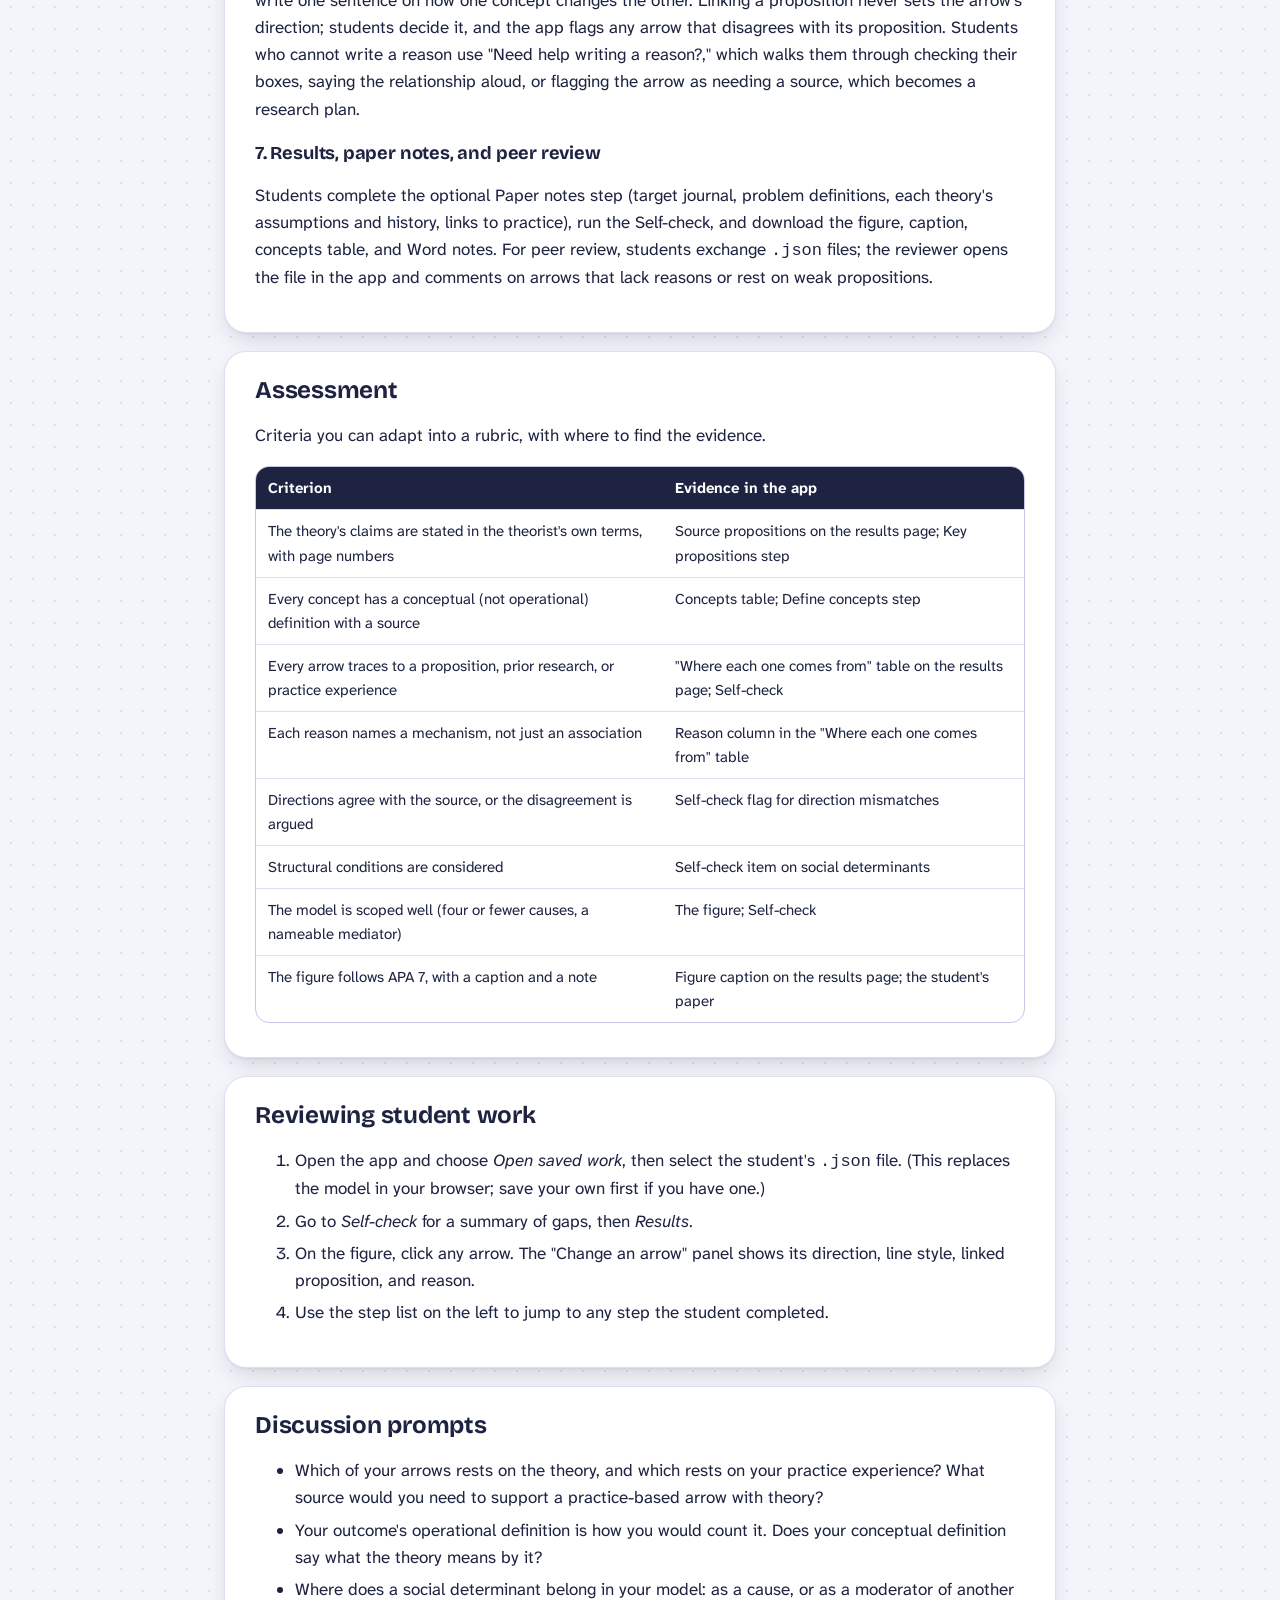
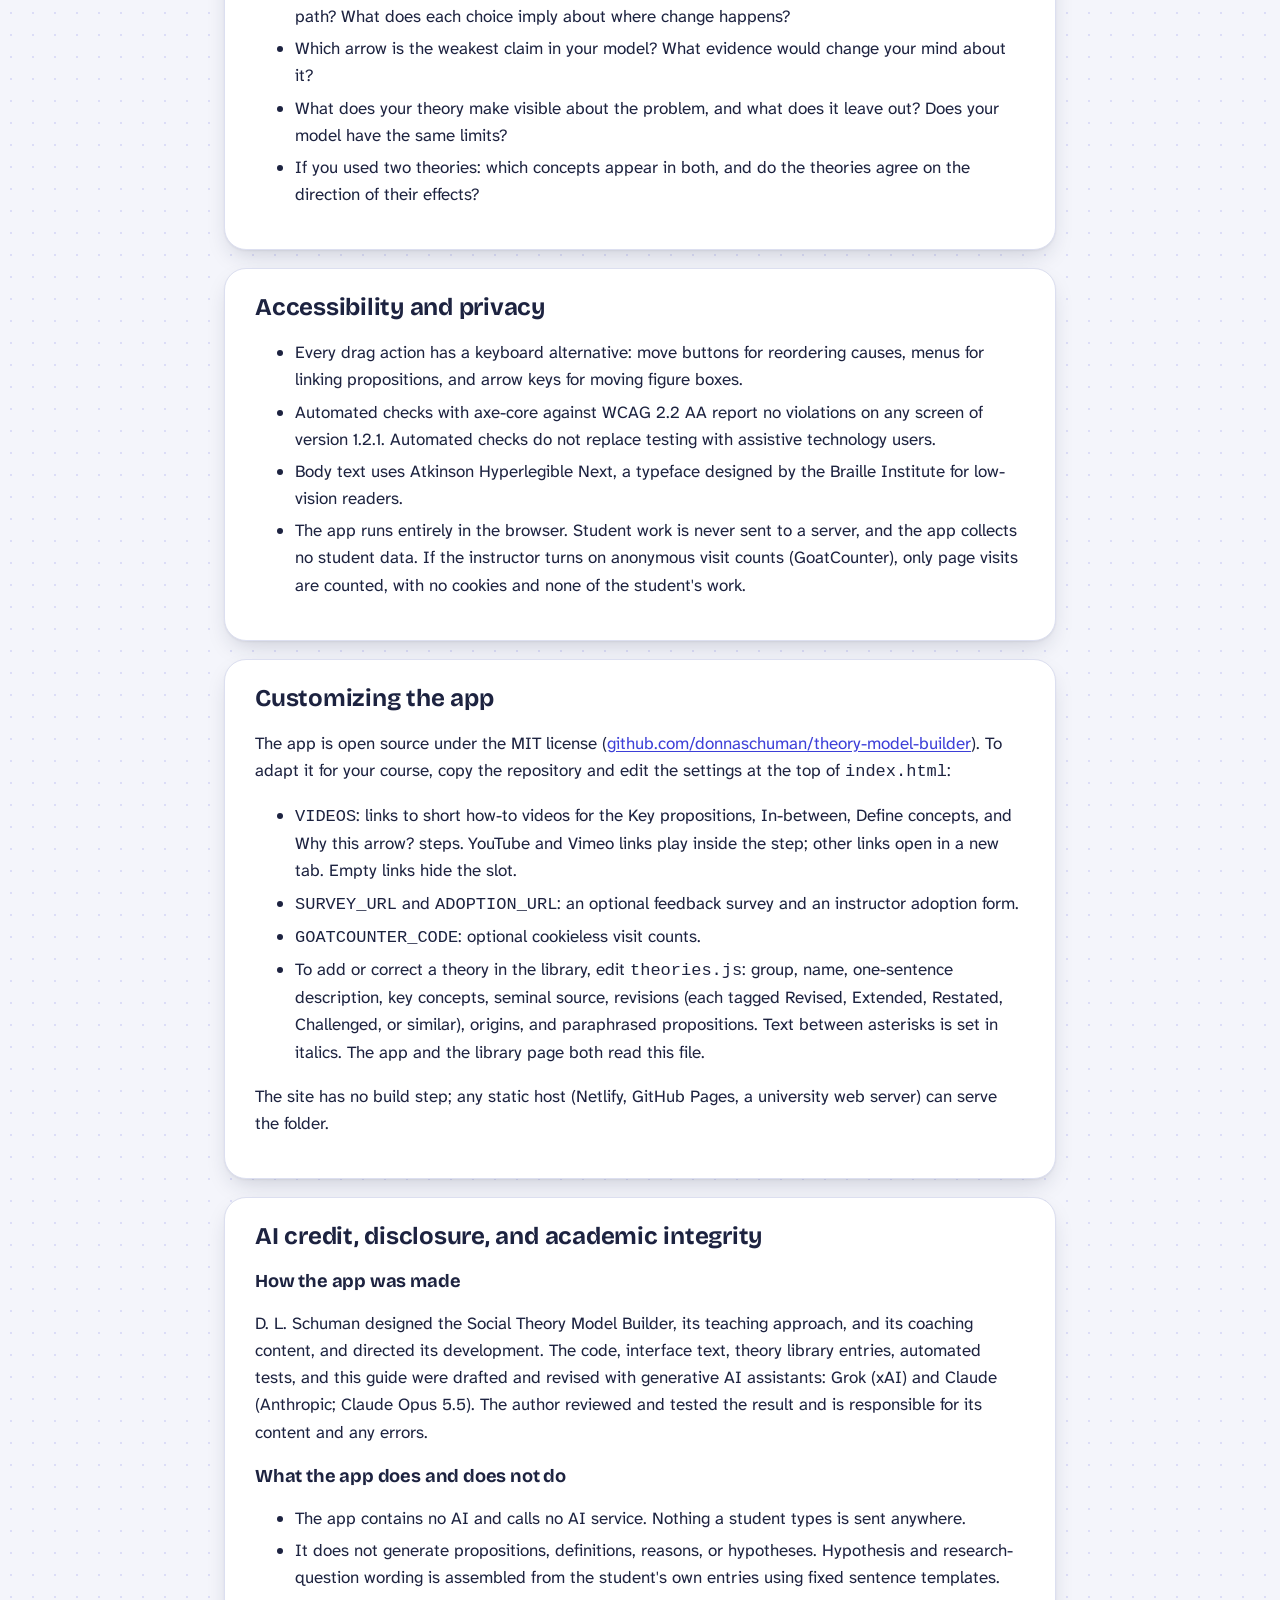
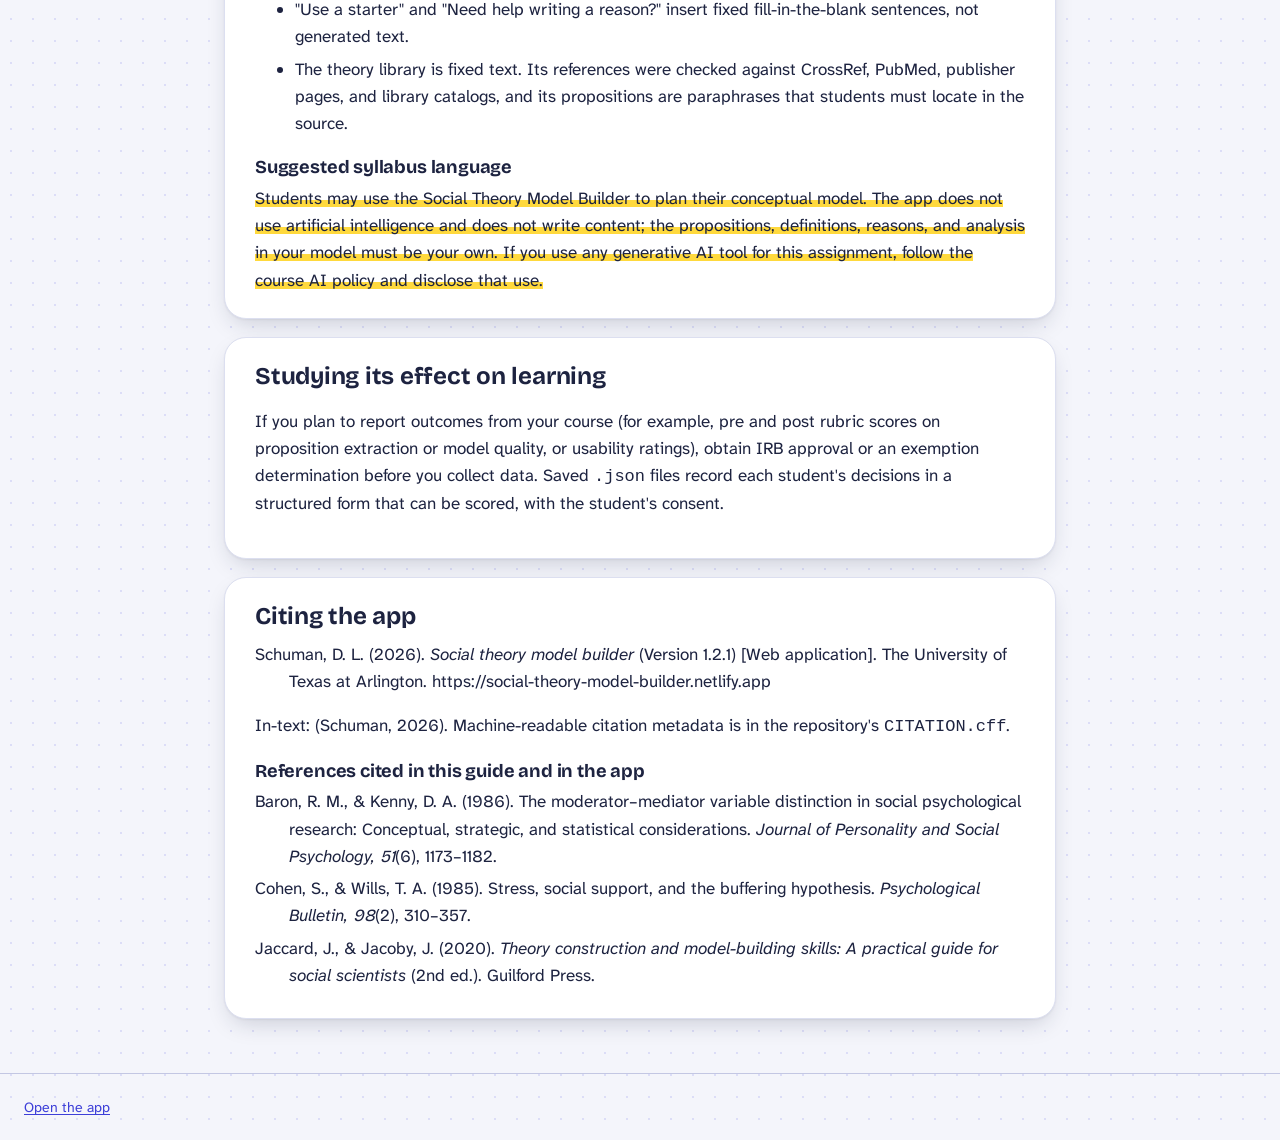
==== commit c59456f1: "Review fixes: numbered statements, proper-noun capitals, glossary, Paper notes box, plain button nam" ====
--- a/guide.html
+++ b/guide.html
@@ -112,7 +112,7 @@
     <p>Students write a conceptual definition and a source for every box and tag the theory each concept comes from. The app shows the outcome's operational definition ("what counts") beside the field for its conceptual definition so students can compare the two.</p>
     <p><em>Activity:</em> collect three definitions anonymously and ask the class which ones describe measurement instead of meaning.</p>
     <h3>6. Justifying the arrows</h3>
-    <p>For each arrow, students set the direction (+ or −) and line style, link the proposition it comes from (choose it from the menu in the arrow’s panel, or click a proposition and then <em>Link here</em>; dragging also works). Each arrow’s panel starts with a label such as <em>Arrow H1</em>., say what the reason rests on, and write one sentence on how one concept changes the other. Linking a proposition never sets the arrow's direction; students decide it, and the app flags any arrow that disagrees with its proposition. Students who cannot write a reason use "I'm stuck," which walks them through checking their boxes, saying the relationship aloud, or flagging the arrow as needing a source, which becomes a research plan.</p>
+    <p>For each arrow, students set the direction (+ or −) and line style, link the proposition it comes from (choose it from the menu in the arrow’s panel, or click a proposition and then <em>Link here</em>; dragging also works). Each arrow’s panel starts with a label such as <em>Arrow H1</em>., say what the reason rests on, and write one sentence on how one concept changes the other. Linking a proposition never sets the arrow's direction; students decide it, and the app flags any arrow that disagrees with its proposition. Students who cannot write a reason use "Need help writing a reason?," which walks them through checking their boxes, saying the relationship aloud, or flagging the arrow as needing a source, which becomes a research plan.</p>
     <h3>7. Results, paper notes, and peer review</h3>
     <p>Students complete the optional Paper notes step (target journal, problem definitions, each theory's assumptions and history, links to practice), run the Self-check, and download the figure, caption, concepts table, and Word notes. For peer review, students exchange <code>.json</code> files; the reviewer opens the file in the app and comments on arrows that lack reasons or rest on weak propositions.</p>
   </section>
@@ -188,7 +188,7 @@
     <ul>
       <li>The app contains no AI and calls no AI service. Nothing a student types is sent anywhere.</li>
       <li>It does not generate propositions, definitions, reasons, or hypotheses. Hypothesis and research-question wording is assembled from the student's own entries using fixed sentence templates.</li>
-      <li>"Use a starter" and "I'm stuck" insert fixed fill-in-the-blank sentences, not generated text.</li>
+      <li>"Use a starter" and "Need help writing a reason?" insert fixed fill-in-the-blank sentences, not generated text.</li>
       <li>The theory library is fixed text. Its references were checked against CrossRef, PubMed, publisher pages, and library catalogs, and its propositions are paraphrases that students must locate in the source.</li>
     </ul>
     <h3>Suggested syllabus language</h3>
--- a/styles.css
+++ b/styles.css
@@ -557,3 +557,39 @@
 .popfull textarea{font-weight:700;resize:none}
 .savehint{display:flex;flex-wrap:wrap;align-items:center;gap:8px 14px;background:#fff8d6;border:1.5px solid #ecd36a;border-radius:14px;padding:10px 14px;margin:0 0 16px}
 .savehint .btn{margin-left:auto}
+
+/* Phone: keep the results page inside the screen */
+.stage,.card,#screen{min-width:0}
+@media(max-width:620px){
+  .ctab thead{display:none}
+  .ctab,.ctab tbody,.ctab tr,.ctab td{display:block;width:100%}
+  .ctab tr{border:1px solid var(--line-2);border-radius:12px;padding:8px 12px;margin:0 0 10px;background:#fff}
+  .ctab td{border:0!important;padding:4px 0!important;min-width:0!important}
+  .ctab td::before{content:attr(data-label);display:block;font-size:.78rem;font-weight:800;color:var(--muted);text-transform:uppercase;letter-spacing:.03em}
+}
+.mob-only{display:none}
+@media(max-width:620px){
+  #figDlg{max-width:100vw;width:100vw;height:100vh;max-height:100vh;border-radius:0;margin:0}
+  #figDlg .dlg-b{overflow:auto;-webkit-overflow-scrolling:touch}
+  #figDlg .dlg-b svg{min-width:860px;height:auto}
+  .mob-only{display:block}
+}
+#railToggle{display:none;flex:none}
+@media(max-width:900px){
+  #railToggle{display:inline-flex}
+  .app.railopen #rail{display:block;max-height:none;position:static;overflow:visible}
+  .rail-step{min-height:40px}
+}
+@media(max-width:620px){
+  .btn.sm,.linkbtn,.chip,.seg button{min-height:44px}
+  .filebtn{min-height:40px}
+}
+.rail-step.skipped{color:#9aa0b8;font-style:italic}
+/* Key terms */
+#termsDlg{max-width:min(760px,94vw)}
+#termsDlg .dlg-b{padding:4px 24px 22px;max-height:75vh;overflow:auto}
+.glossary dt{font-weight:800;color:var(--ink);margin:14px 0 2px}
+.glossary dd{margin:0}
+.todo-terms{margin:8px 0 0}
+.rail-terms{margin:10px 10px 0;padding-top:8px;border-top:1px solid var(--line)}
+@media(max-width:620px){#termsDlg{max-width:100vw;width:100vw;height:100vh;max-height:100vh;border-radius:0;margin:0}#termsDlg .dlg-b{max-height:none}}
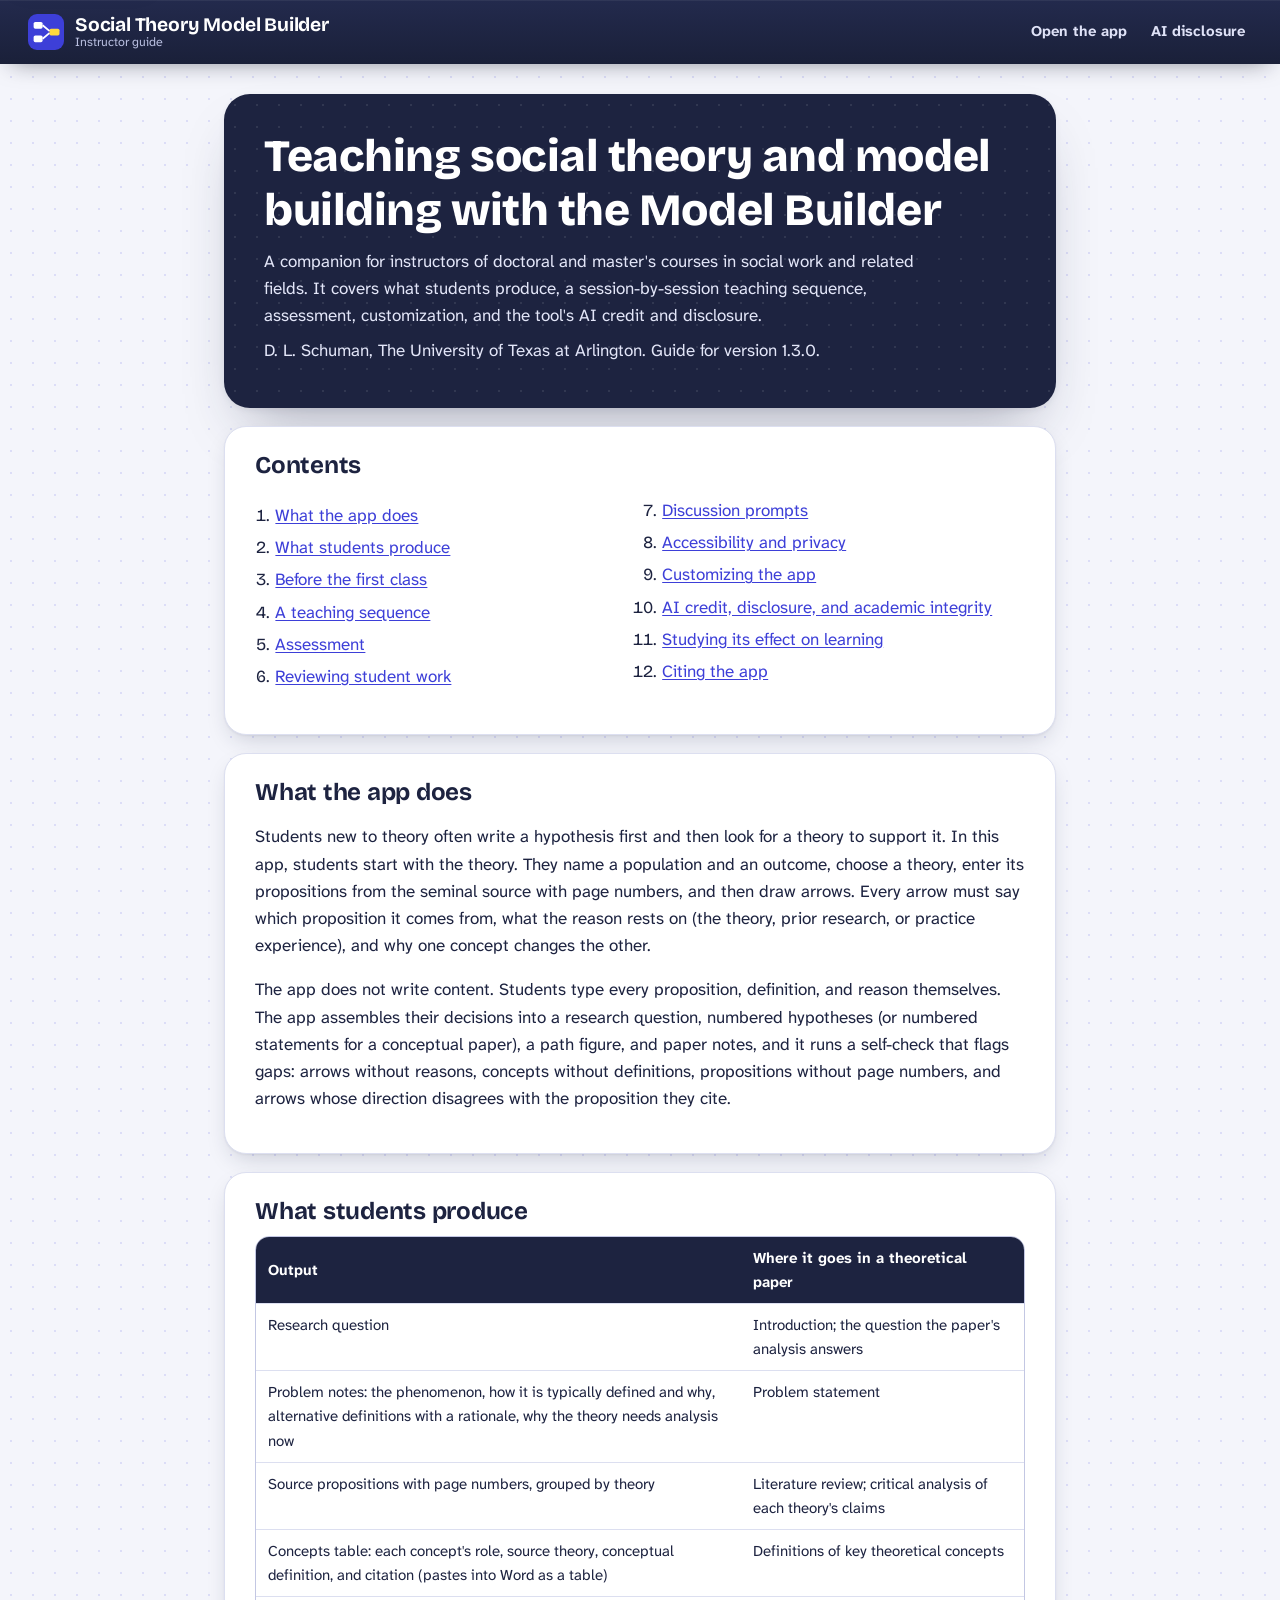
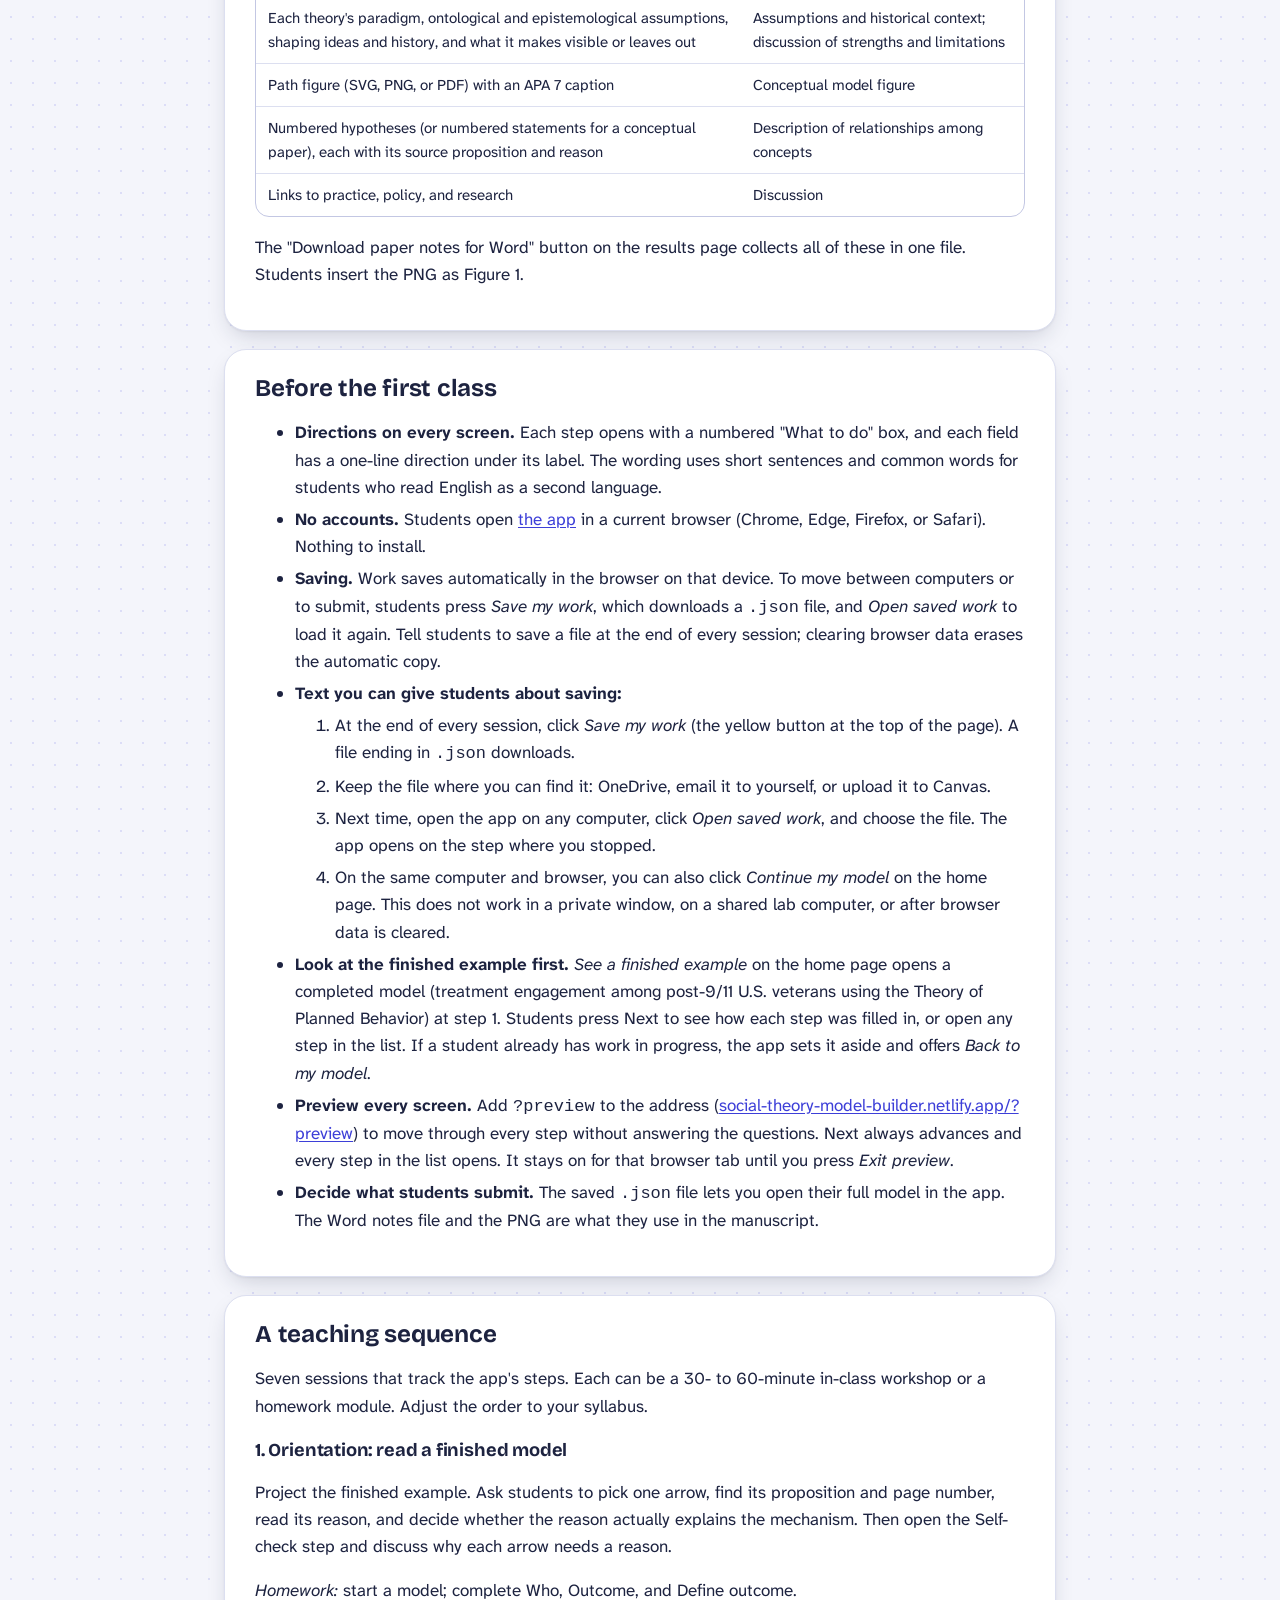
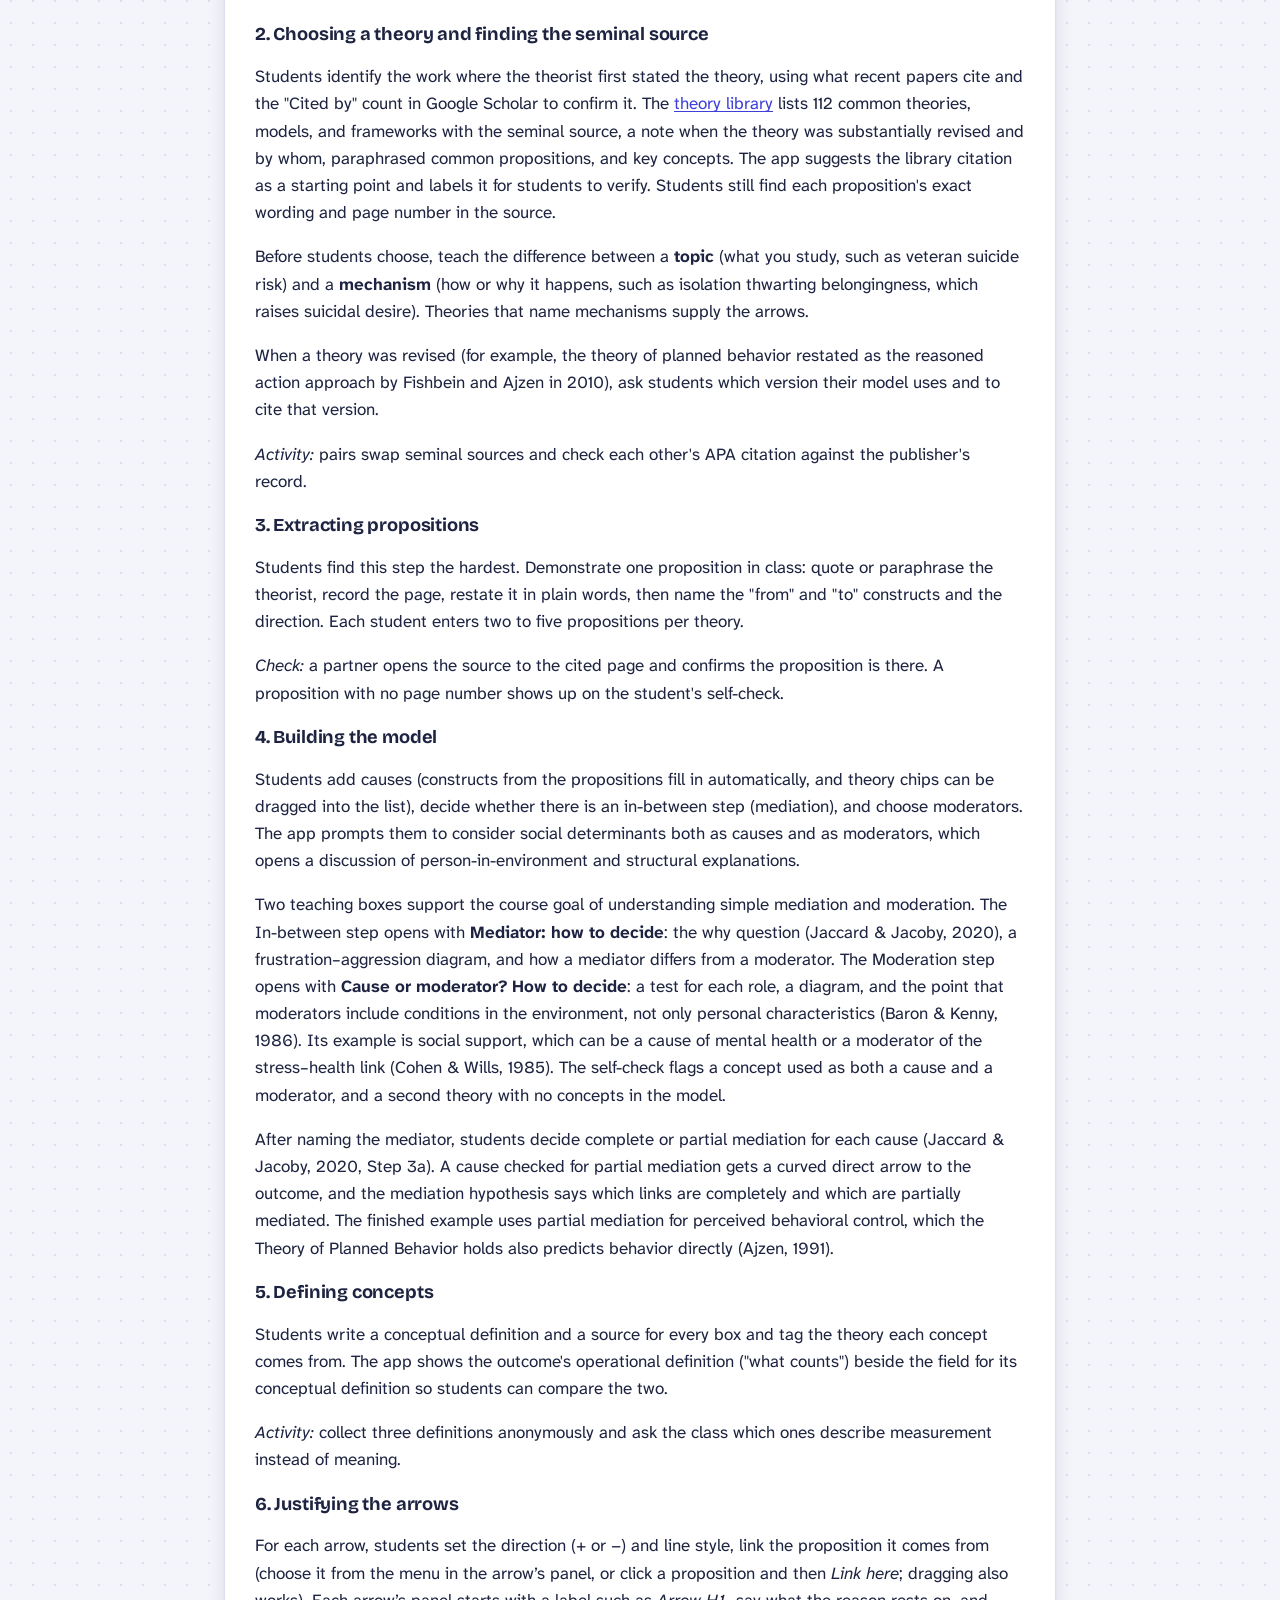
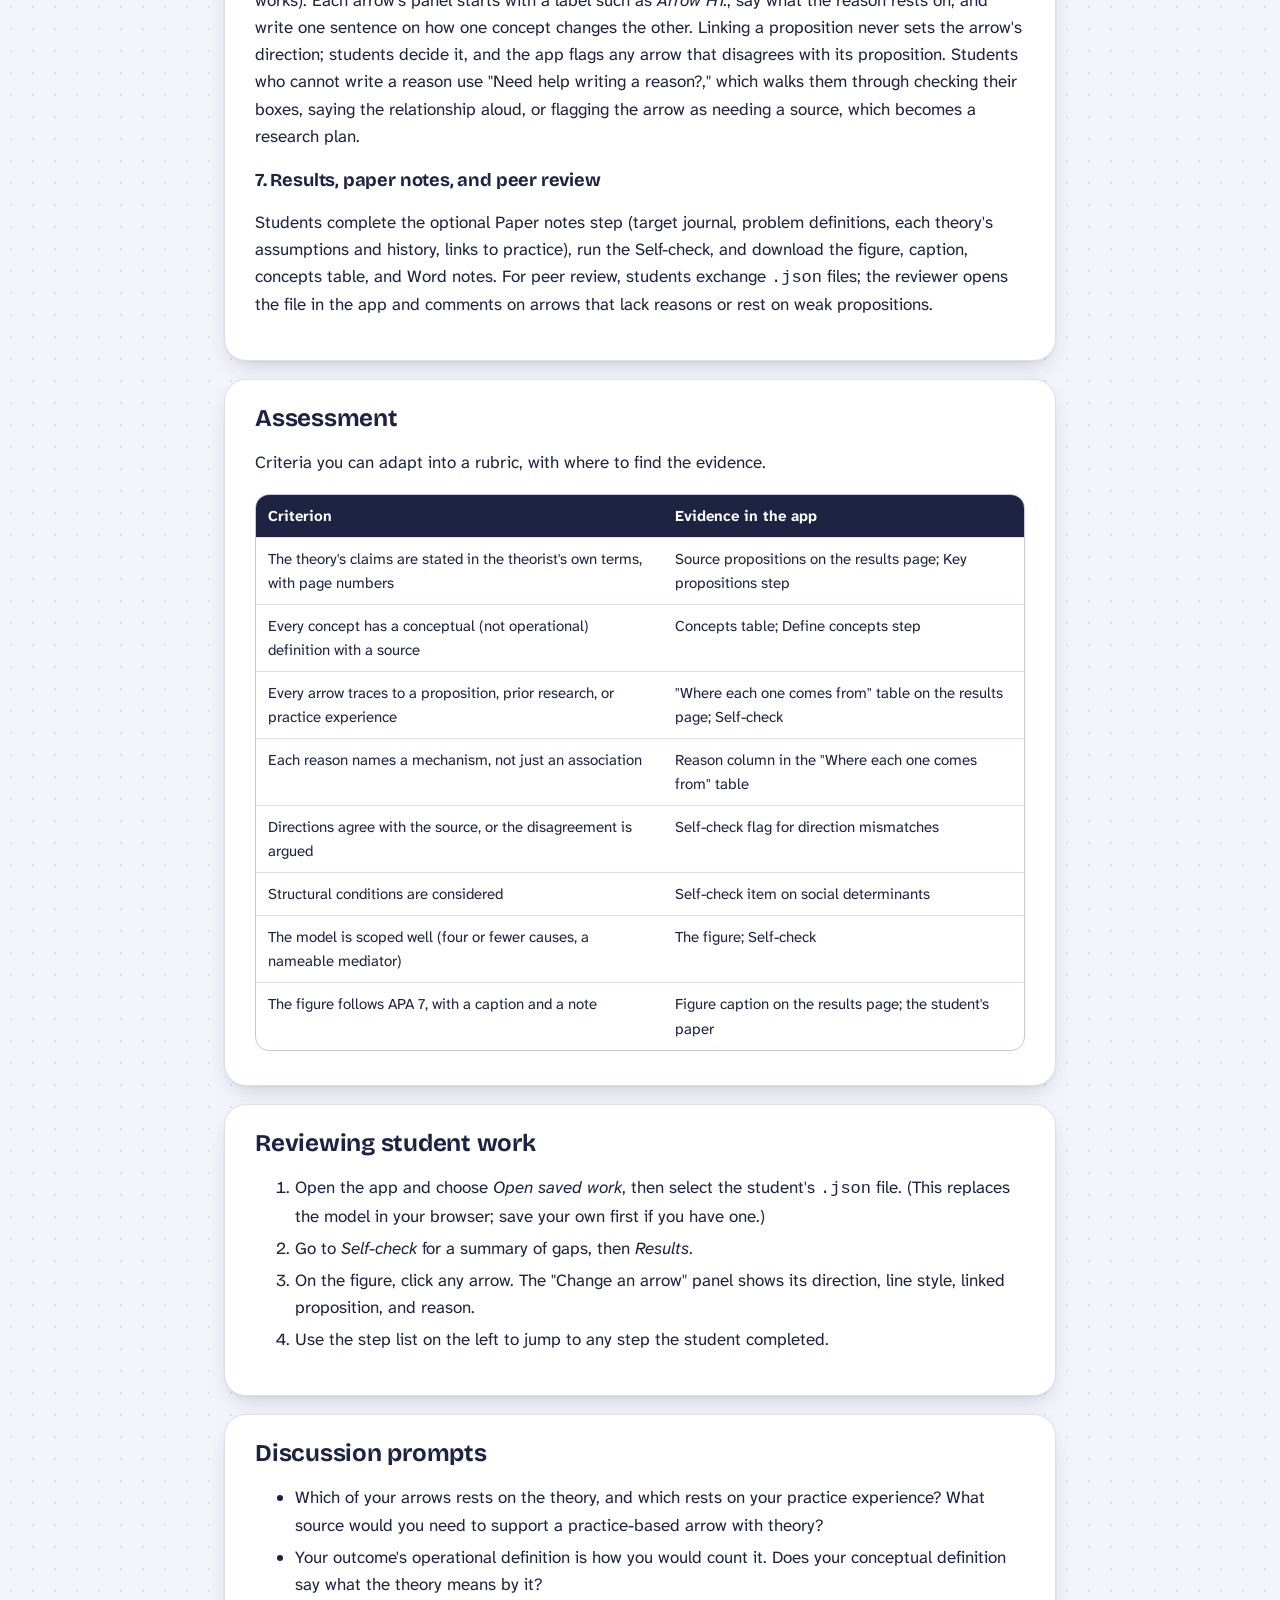
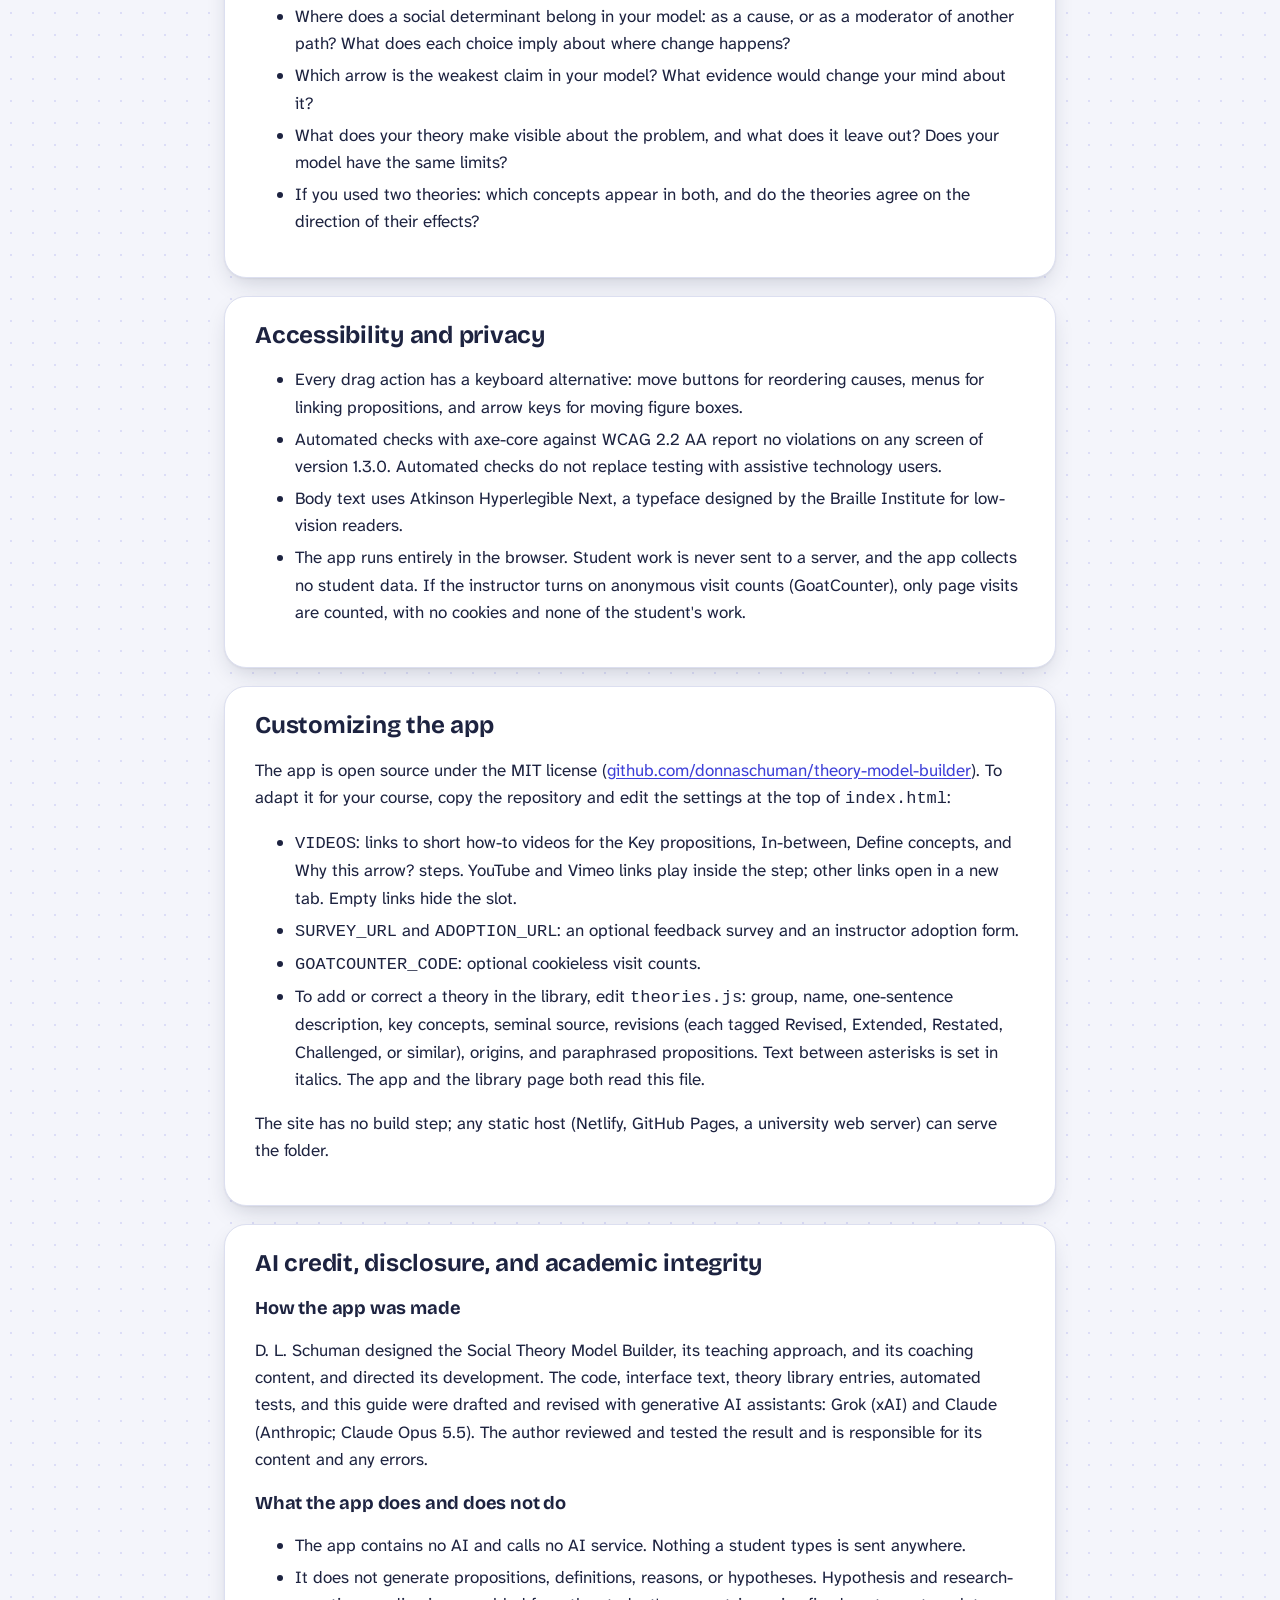
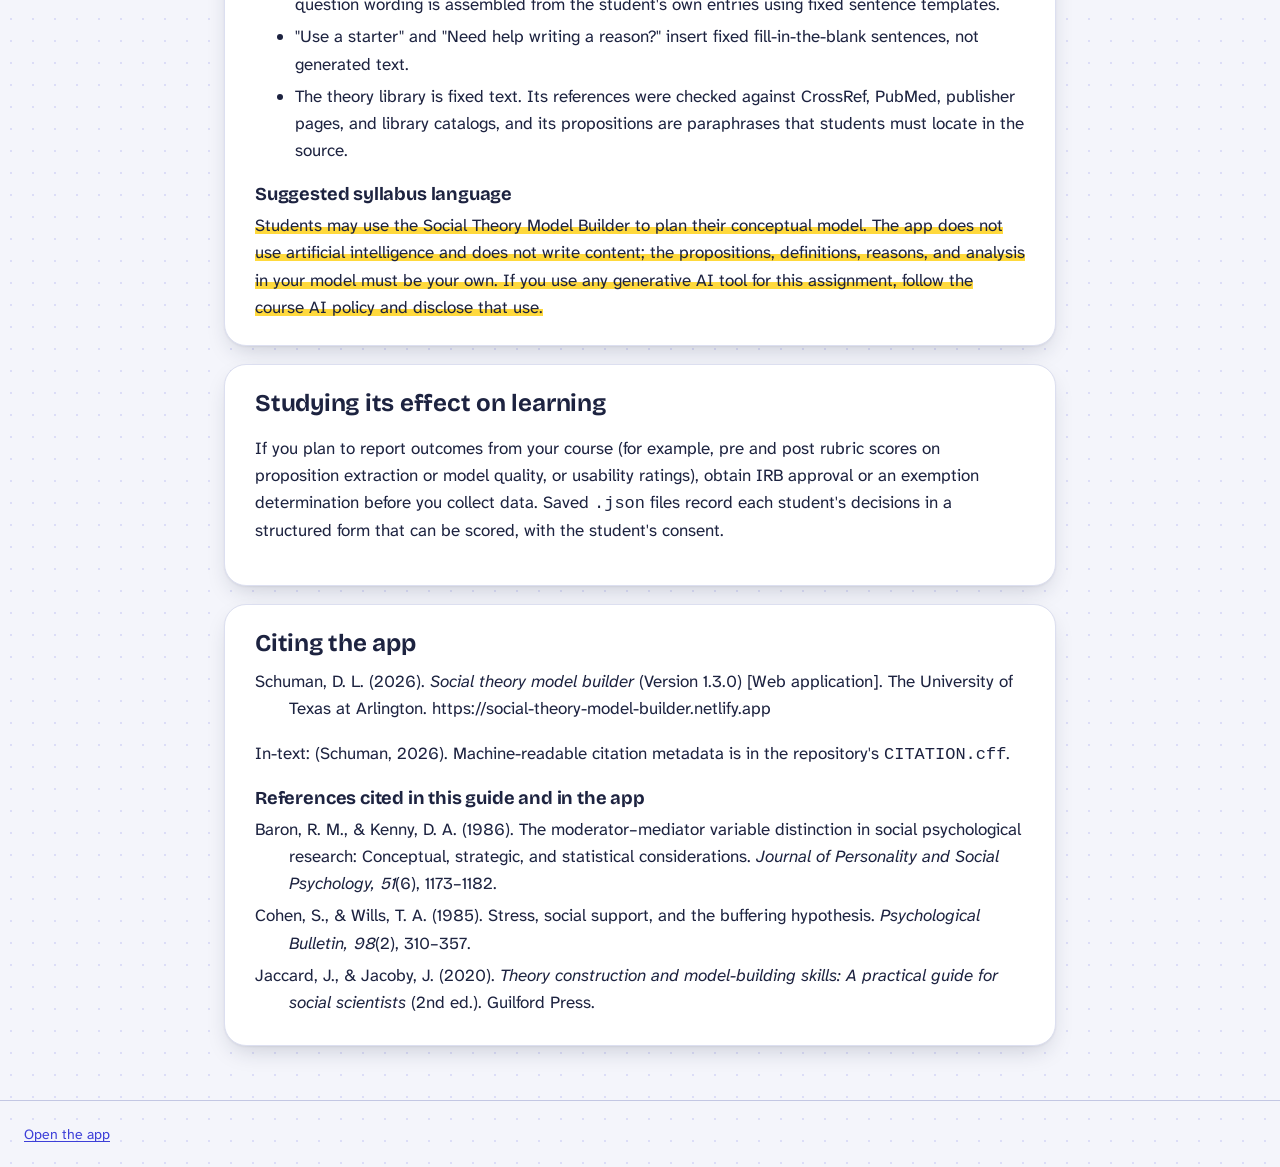
==== commit 7f386ca0: "Comprehension review fixes: navigation, example at step 1, theory search, library Use button, versio" ====
--- a/guide.html
+++ b/guide.html
@@ -26,7 +26,7 @@
   <div class="ghero">
     <h1>Teaching social theory and model building with the Model Builder</h1>
     <p>A companion for instructors of doctoral and master's courses in social work and related fields. It covers what students produce, a session-by-session teaching sequence, assessment, customization, and the tool's AI credit and disclosure.</p>
-    <p>D. L. Schuman, The University of Texas at Arlington. Guide for version 1.2.1.</p>
+    <p>D. L. Schuman, The University of Texas at Arlington. Guide for version 1.3.0.</p>
   </div>
 
   <section aria-labelledby="toc">
@@ -50,7 +50,7 @@
   <section id="what" aria-labelledby="what-h">
     <h2 id="what-h">What the app does</h2>
     <p>Students new to theory often write a hypothesis first and then look for a theory to support it. In this app, students start with the theory. They name a population and an outcome, choose a theory, enter its propositions from the seminal source with page numbers, and then draw arrows. Every arrow must say which proposition it comes from, what the reason rests on (the theory, prior research, or practice experience), and why one concept changes the other.</p>
-    <p>The app does not write content. Students type every proposition, definition, and reason themselves. The app assembles their decisions into a research question, numbered hypotheses or propositions, a path figure, and paper notes, and it runs a self-check that flags gaps: arrows without reasons, concepts without definitions, propositions without page numbers, and arrows whose direction disagrees with the proposition they cite.</p>
+    <p>The app does not write content. Students type every proposition, definition, and reason themselves. The app assembles their decisions into a research question, numbered hypotheses (or numbered statements for a conceptual paper), a path figure, and paper notes, and it runs a self-check that flags gaps: arrows without reasons, concepts without definitions, propositions without page numbers, and arrows whose direction disagrees with the proposition they cite.</p>
   </section>
 
   <section id="produce" aria-labelledby="produce-h">
@@ -64,7 +64,7 @@
         <tr><td>Concepts table: each concept's role, source theory, conceptual definition, and citation (pastes into Word as a table)</td><td>Definitions of key theoretical concepts</td></tr>
         <tr><td>Each theory's paradigm, ontological and epistemological assumptions, shaping ideas and history, and what it makes visible or leaves out</td><td>Assumptions and historical context; discussion of strengths and limitations</td></tr>
         <tr><td>Path figure (SVG, PNG, or PDF) with an APA 7 caption</td><td>Conceptual model figure</td></tr>
-        <tr><td>Numbered hypotheses or propositions, each with its source proposition and reason</td><td>Description of relationships among concepts</td></tr>
+        <tr><td>Numbered hypotheses (or numbered statements for a conceptual paper), each with its source proposition and reason</td><td>Description of relationships among concepts</td></tr>
         <tr><td>Links to practice, policy, and research</td><td>Discussion</td></tr>
       </tbody>
     </table>
@@ -84,7 +84,7 @@
           <li>Next time, open the app on any computer, click <em>Open saved work</em>, and choose the file. The app opens on the step where you stopped.</li>
           <li>On the same computer and browser, you can also click <em>Continue my model</em> on the home page. This does not work in a private window, on a shared lab computer, or after browser data is cleared.</li>
         </ol></li>
-      <li><strong>Look at the finished example first.</strong> <em>See a finished example</em> on the home page opens a completed model (treatment engagement among post-9/11 veterans using the Theory of Planned Behavior) on the results page, with every step open for browsing. If a student already has work in progress, the app sets it aside and offers <em>Back to my model</em>.</li>
+      <li><strong>Look at the finished example first.</strong> <em>See a finished example</em> on the home page opens a completed model (treatment engagement among post-9/11 U.S. veterans using the Theory of Planned Behavior) at step 1. Students press Next to see how each step was filled in, or open any step in the list. If a student already has work in progress, the app sets it aside and offers <em>Back to my model</em>.</li>
       <li><strong>Preview every screen.</strong> Add <code>?preview</code> to the address (<a href="index.html?preview">social-theory-model-builder.netlify.app/?preview</a>) to move through every step without answering the questions. Next always advances and every step in the list opens. It stays on for that browser tab until you press <em>Exit preview</em>.</li>
       <li><strong>Decide what students submit.</strong> The saved <code>.json</code> file lets you open their full model in the app. The Word notes file and the PNG are what they use in the manuscript.</li>
     </ul>
@@ -162,7 +162,7 @@
     <h2 id="access-h">Accessibility and privacy</h2>
     <ul>
       <li>Every drag action has a keyboard alternative: move buttons for reordering causes, menus for linking propositions, and arrow keys for moving figure boxes.</li>
-      <li>Automated checks with axe-core against WCAG 2.2 AA report no violations on any screen of version 1.2.1. Automated checks do not replace testing with assistive technology users.</li>
+      <li>Automated checks with axe-core against WCAG 2.2 AA report no violations on any screen of version 1.3.0. Automated checks do not replace testing with assistive technology users.</li>
       <li>Body text uses Atkinson Hyperlegible Next, a typeface designed by the Braille Institute for low-vision readers.</li>
       <li>The app runs entirely in the browser. Student work is never sent to a server, and the app collects no student data. If the instructor turns on anonymous visit counts (GoatCounter), only page visits are counted, with no cookies and none of the student's work.</li>
     </ul>
@@ -202,7 +202,7 @@
 
   <section id="cite" aria-labelledby="cite-h">
     <h2 id="cite-h">Citing the app</h2>
-    <p class="citeref">Schuman, D. L. (2026). <i>Social theory model builder</i> (Version 1.2.1) [Web application]. The University of Texas at Arlington. https://social-theory-model-builder.netlify.app</p>
+    <p class="citeref">Schuman, D. L. (2026). <i>Social theory model builder</i> (Version 1.3.0) [Web application]. The University of Texas at Arlington. https://social-theory-model-builder.netlify.app</p>
     <p>In-text: (Schuman, 2026). Machine-readable citation metadata is in the repository's <code>CITATION.cff</code>.</p>
     <h3>References cited in this guide and in the app</h3>
     <p class="citeref">Baron, R. M., &amp; Kenny, D. A. (1986). The moderator&ndash;mediator variable distinction in social psychological research: Conceptual, strategic, and statistical considerations. <i>Journal of Personality and Social Psychology, 51</i>(6), 1173&ndash;1182.</p>
--- a/styles.css
+++ b/styles.css
@@ -593,3 +593,12 @@
 .todo-terms{margin:8px 0 0}
 .rail-terms{margin:10px 10px 0;padding-top:8px;border-top:1px solid var(--line)}
 @media(max-width:620px){#termsDlg{max-width:100vw;width:100vw;height:100vh;max-height:100vh;border-radius:0;margin:0}#termsDlg .dlg-b{max-height:none}}
+details.tray>summary.tray-sum{display:flex;align-items:center;justify-content:space-between;gap:10px;cursor:pointer;list-style:none;font-weight:800;color:var(--ink)}
+details.tray>summary.tray-sum::-webkit-details-marker{display:none}
+details.tray .tb-o{grid-column:auto;grid-row:auto}
+details.tray[open] .tb-o::before{content:"Close \25B4"}
+details.tray:not([open]) .tb-o::before{content:"Open \25BE"}
+details.tray:not([open]){padding:8px 14px}
+.lib-use-btn{margin:10px 0 0}
+.lib-use-btn .btn{text-decoration:none}
+@media(max-width:620px){.tray.sticky{position:static}}
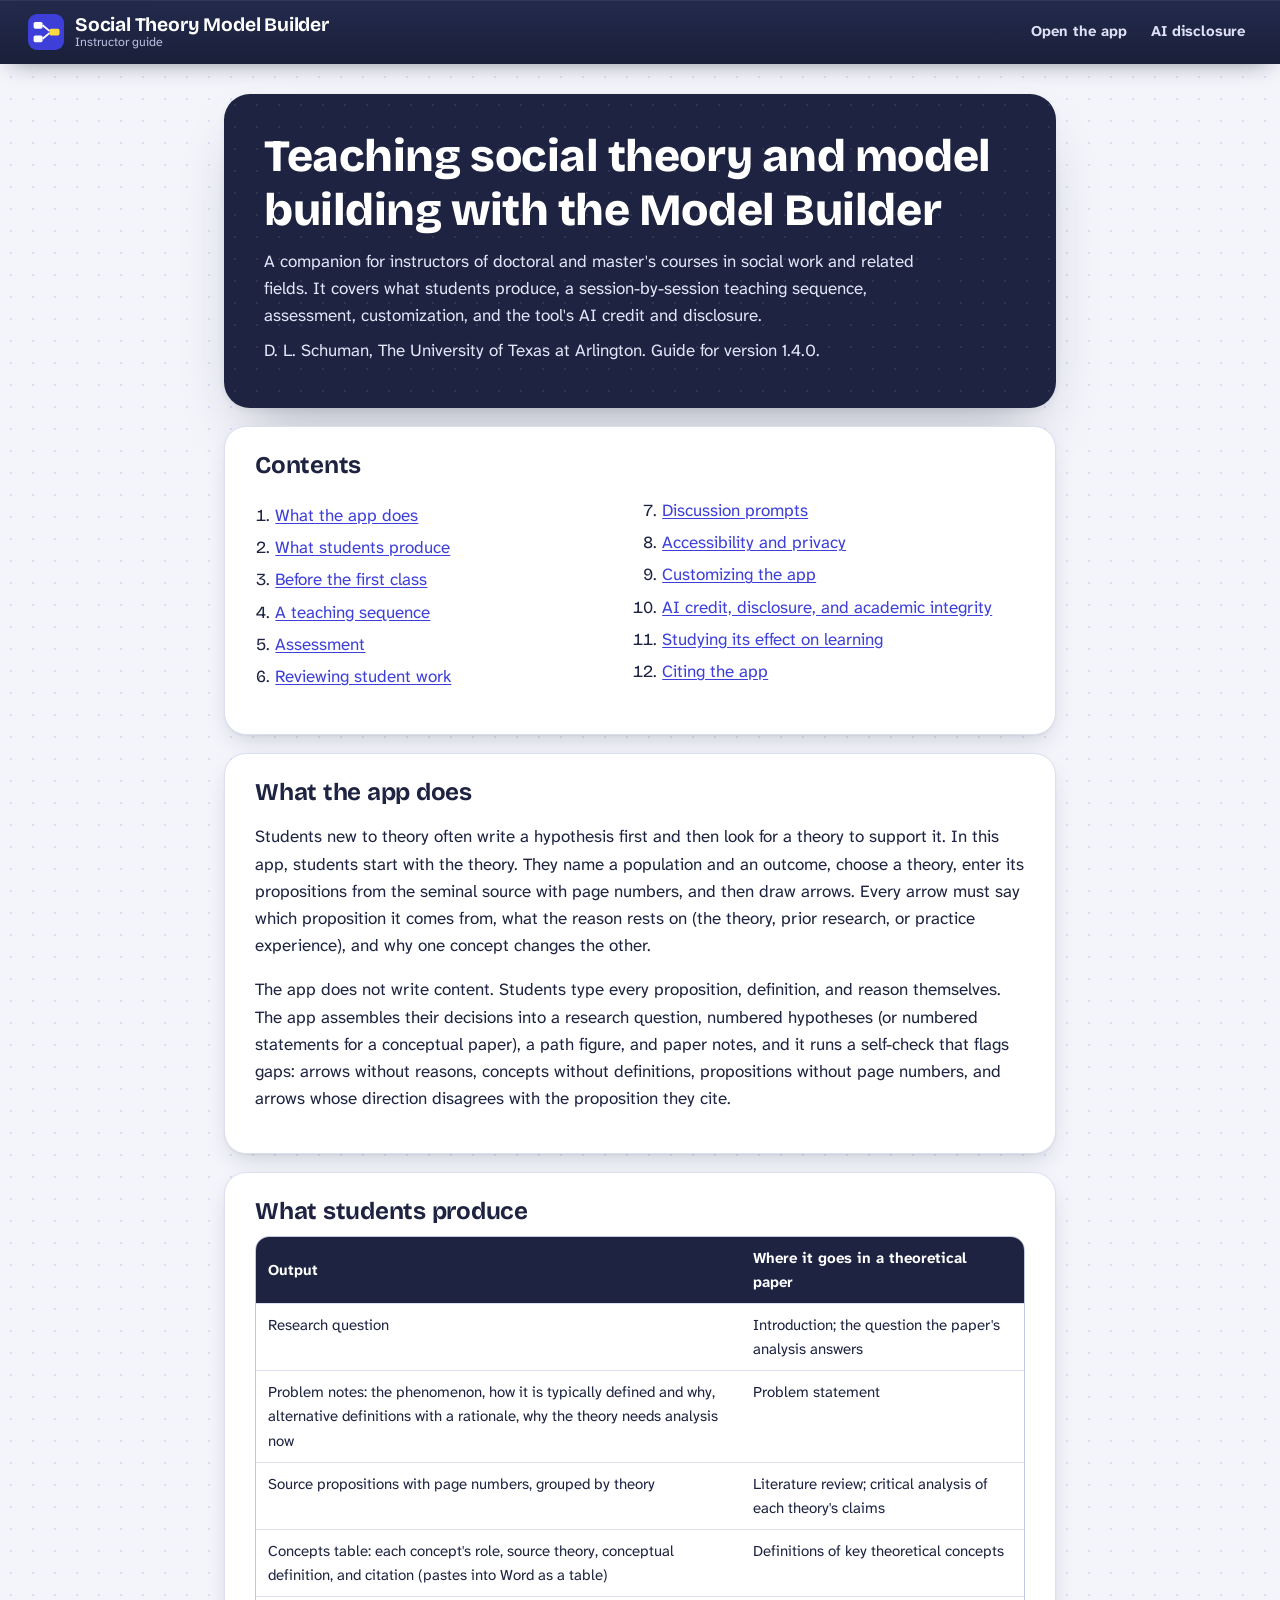
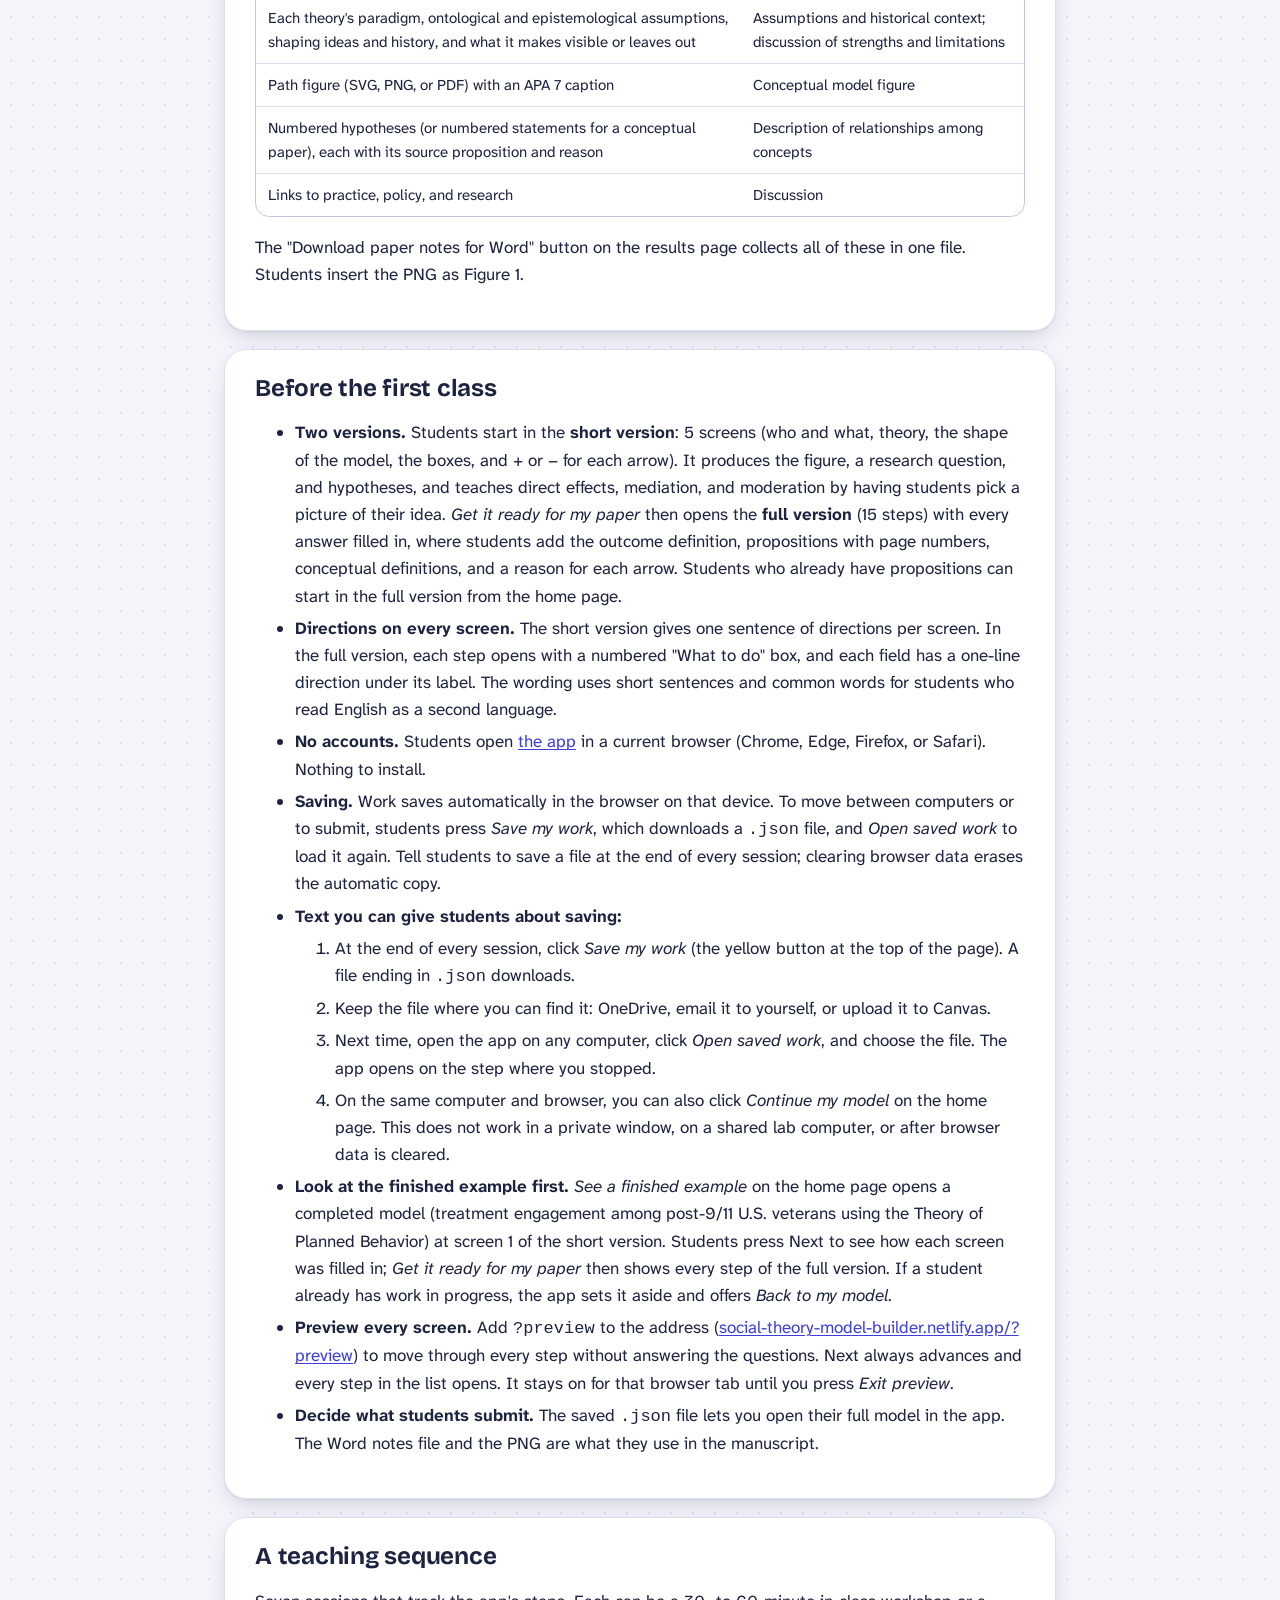
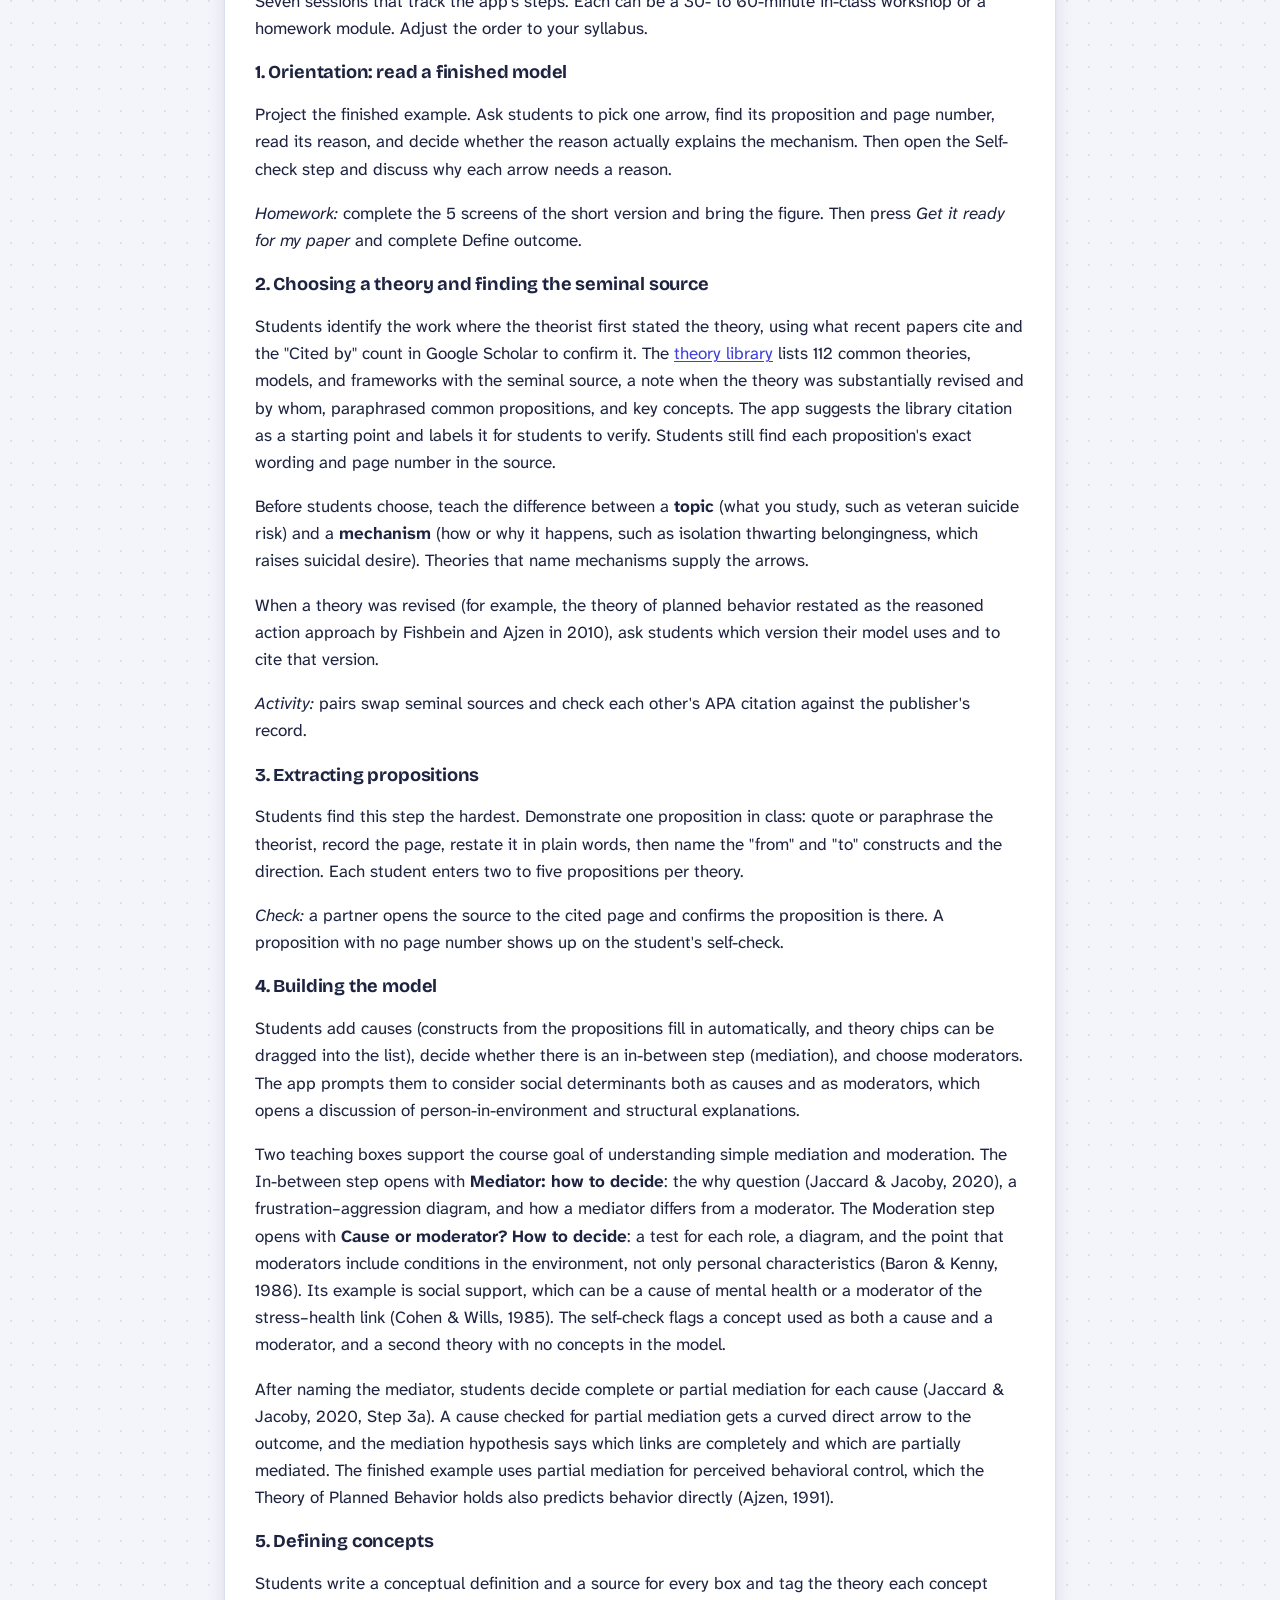
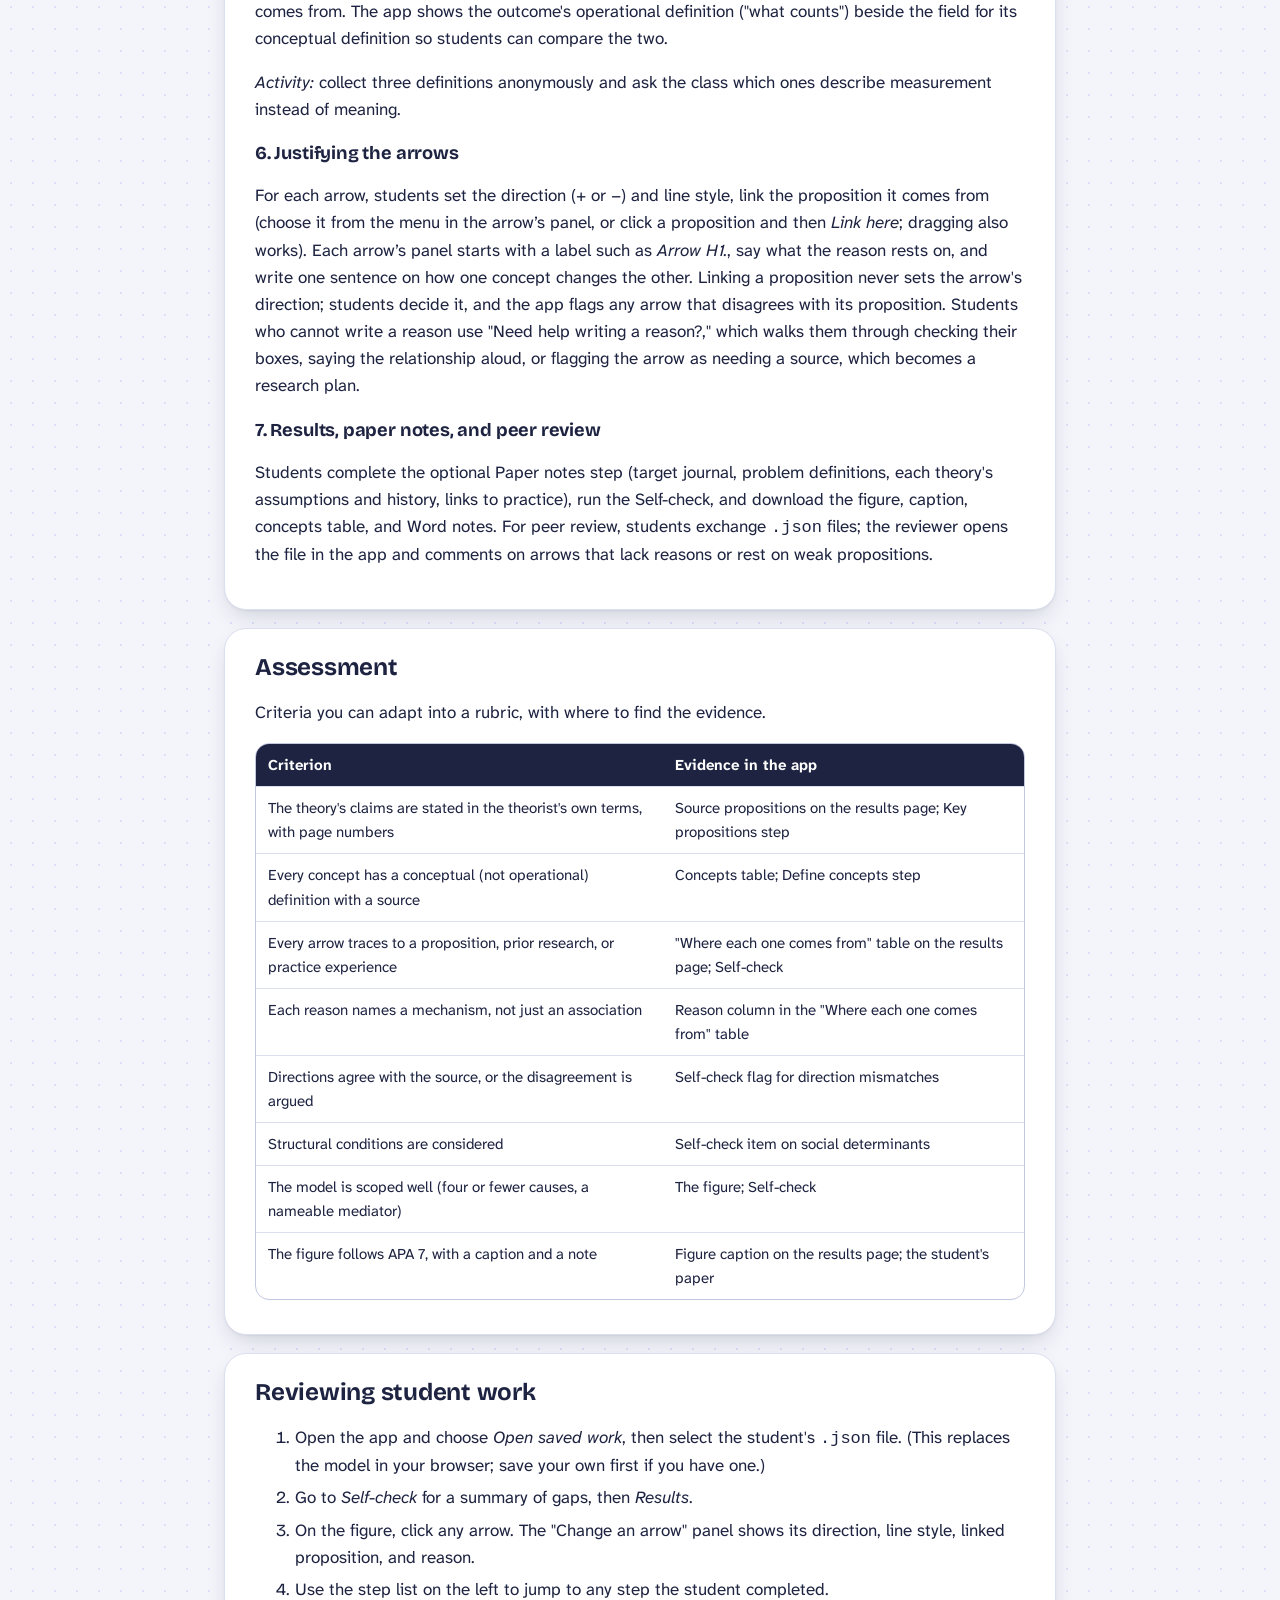
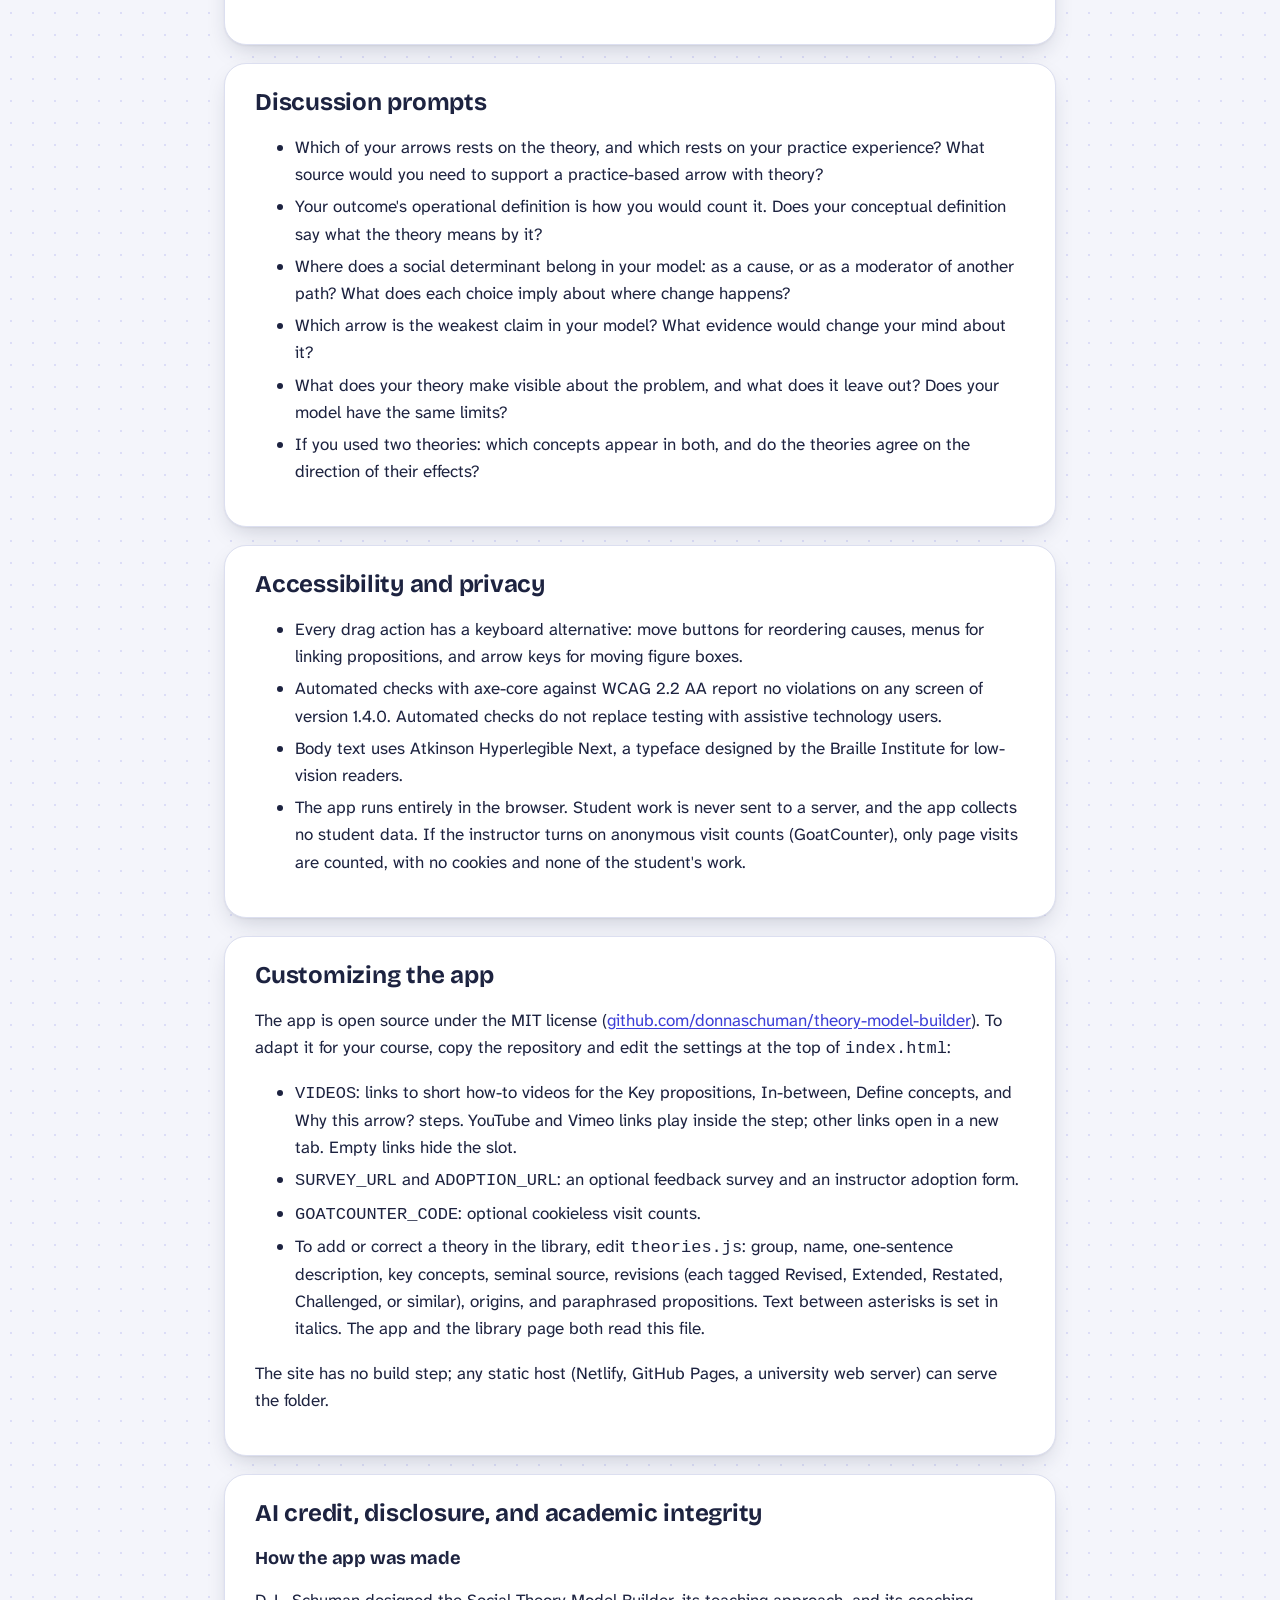
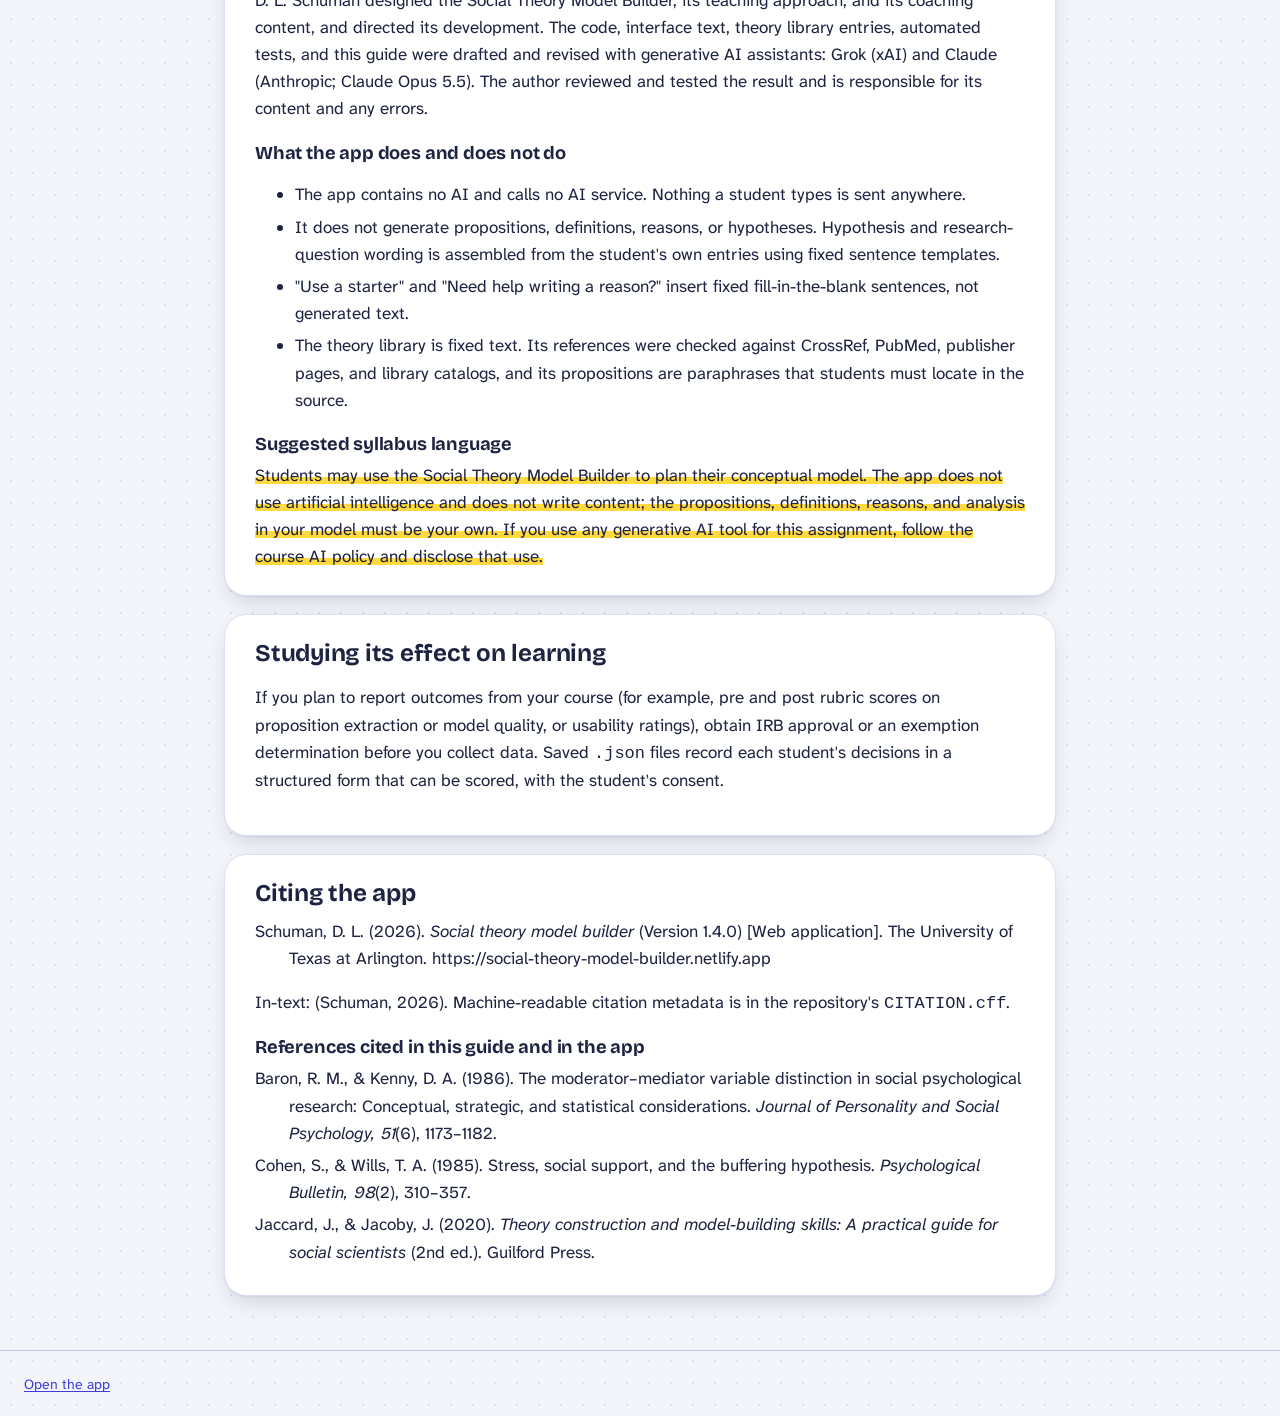
==== commit 1193406e: "Add a 5-screen short version as the starting point (1.4.0) Students found the 15 steps too dense to " ====
--- a/guide.html
+++ b/guide.html
@@ -26,7 +26,7 @@
   <div class="ghero">
     <h1>Teaching social theory and model building with the Model Builder</h1>
     <p>A companion for instructors of doctoral and master's courses in social work and related fields. It covers what students produce, a session-by-session teaching sequence, assessment, customization, and the tool's AI credit and disclosure.</p>
-    <p>D. L. Schuman, The University of Texas at Arlington. Guide for version 1.3.0.</p>
+    <p>D. L. Schuman, The University of Texas at Arlington. Guide for version 1.4.0.</p>
   </div>
 
   <section aria-labelledby="toc">
@@ -74,7 +74,8 @@
   <section id="start" aria-labelledby="start-h">
     <h2 id="start-h">Before the first class</h2>
     <ul>
-      <li><strong>Directions on every screen.</strong> Each step opens with a numbered "What to do" box, and each field has a one-line direction under its label. The wording uses short sentences and common words for students who read English as a second language.</li>
+      <li><strong>Two versions.</strong> Students start in the <strong>short version</strong>: 5 screens (who and what, theory, the shape of the model, the boxes, and + or &minus; for each arrow). It produces the figure, a research question, and hypotheses, and teaches direct effects, mediation, and moderation by having students pick a picture of their idea. <em>Get it ready for my paper</em> then opens the <strong>full version</strong> (15 steps) with every answer filled in, where students add the outcome definition, propositions with page numbers, conceptual definitions, and a reason for each arrow. Students who already have propositions can start in the full version from the home page.</li>
+      <li><strong>Directions on every screen.</strong> The short version gives one sentence of directions per screen. In the full version, each step opens with a numbered "What to do" box, and each field has a one-line direction under its label. The wording uses short sentences and common words for students who read English as a second language.</li>
       <li><strong>No accounts.</strong> Students open <a href="index.html">the app</a> in a current browser (Chrome, Edge, Firefox, or Safari). Nothing to install.</li>
       <li><strong>Saving.</strong> Work saves automatically in the browser on that device. To move between computers or to submit, students press <em>Save my work</em>, which downloads a <code>.json</code> file, and <em>Open saved work</em> to load it again. Tell students to save a file at the end of every session; clearing browser data erases the automatic copy.</li>
       <li><strong>Text you can give students about saving:</strong>
@@ -84,7 +85,7 @@
           <li>Next time, open the app on any computer, click <em>Open saved work</em>, and choose the file. The app opens on the step where you stopped.</li>
           <li>On the same computer and browser, you can also click <em>Continue my model</em> on the home page. This does not work in a private window, on a shared lab computer, or after browser data is cleared.</li>
         </ol></li>
-      <li><strong>Look at the finished example first.</strong> <em>See a finished example</em> on the home page opens a completed model (treatment engagement among post-9/11 U.S. veterans using the Theory of Planned Behavior) at step 1. Students press Next to see how each step was filled in, or open any step in the list. If a student already has work in progress, the app sets it aside and offers <em>Back to my model</em>.</li>
+      <li><strong>Look at the finished example first.</strong> <em>See a finished example</em> on the home page opens a completed model (treatment engagement among post-9/11 U.S. veterans using the Theory of Planned Behavior) at screen 1 of the short version. Students press Next to see how each screen was filled in; <em>Get it ready for my paper</em> then shows every step of the full version. If a student already has work in progress, the app sets it aside and offers <em>Back to my model</em>.</li>
       <li><strong>Preview every screen.</strong> Add <code>?preview</code> to the address (<a href="index.html?preview">social-theory-model-builder.netlify.app/?preview</a>) to move through every step without answering the questions. Next always advances and every step in the list opens. It stays on for that browser tab until you press <em>Exit preview</em>.</li>
       <li><strong>Decide what students submit.</strong> The saved <code>.json</code> file lets you open their full model in the app. The Word notes file and the PNG are what they use in the manuscript.</li>
     </ul>
@@ -95,7 +96,7 @@
     <p>Seven sessions that track the app's steps. Each can be a 30- to 60-minute in-class workshop or a homework module. Adjust the order to your syllabus.</p>
     <h3>1. Orientation: read a finished model</h3>
     <p>Project the finished example. Ask students to pick one arrow, find its proposition and page number, read its reason, and decide whether the reason actually explains the mechanism. Then open the Self-check step and discuss why each arrow needs a reason.</p>
-    <p><em>Homework:</em> start a model; complete Who, Outcome, and Define outcome.</p>
+    <p><em>Homework:</em> complete the 5 screens of the short version and bring the figure. Then press <em>Get it ready for my paper</em> and complete Define outcome.</p>
     <h3>2. Choosing a theory and finding the seminal source</h3>
     <p>Students identify the work where the theorist first stated the theory, using what recent papers cite and the "Cited by" count in Google Scholar to confirm it. The <a href="library.html">theory library</a> lists 112 common theories, models, and frameworks with the seminal source, a note when the theory was substantially revised and by whom, paraphrased common propositions, and key concepts. The app suggests the library citation as a starting point and labels it for students to verify. Students still find each proposition's exact wording and page number in the source.</p>
     <p>Before students choose, teach the difference between a <strong>topic</strong> (what you study, such as veteran suicide risk) and a <strong>mechanism</strong> (how or why it happens, such as isolation thwarting belongingness, which raises suicidal desire). Theories that name mechanisms supply the arrows.</p>
@@ -162,7 +163,7 @@
     <h2 id="access-h">Accessibility and privacy</h2>
     <ul>
       <li>Every drag action has a keyboard alternative: move buttons for reordering causes, menus for linking propositions, and arrow keys for moving figure boxes.</li>
-      <li>Automated checks with axe-core against WCAG 2.2 AA report no violations on any screen of version 1.3.0. Automated checks do not replace testing with assistive technology users.</li>
+      <li>Automated checks with axe-core against WCAG 2.2 AA report no violations on any screen of version 1.4.0. Automated checks do not replace testing with assistive technology users.</li>
       <li>Body text uses Atkinson Hyperlegible Next, a typeface designed by the Braille Institute for low-vision readers.</li>
       <li>The app runs entirely in the browser. Student work is never sent to a server, and the app collects no student data. If the instructor turns on anonymous visit counts (GoatCounter), only page visits are counted, with no cookies and none of the student's work.</li>
     </ul>
@@ -202,7 +203,7 @@
 
   <section id="cite" aria-labelledby="cite-h">
     <h2 id="cite-h">Citing the app</h2>
-    <p class="citeref">Schuman, D. L. (2026). <i>Social theory model builder</i> (Version 1.3.0) [Web application]. The University of Texas at Arlington. https://social-theory-model-builder.netlify.app</p>
+    <p class="citeref">Schuman, D. L. (2026). <i>Social theory model builder</i> (Version 1.4.0) [Web application]. The University of Texas at Arlington. https://social-theory-model-builder.netlify.app</p>
     <p>In-text: (Schuman, 2026). Machine-readable citation metadata is in the repository's <code>CITATION.cff</code>.</p>
     <h3>References cited in this guide and in the app</h3>
     <p class="citeref">Baron, R. M., &amp; Kenny, D. A. (1986). The moderator&ndash;mediator variable distinction in social psychological research: Conceptual, strategic, and statistical considerations. <i>Journal of Personality and Social Psychology, 51</i>(6), 1173&ndash;1182.</p>
--- a/styles.css
+++ b/styles.css
@@ -389,7 +389,7 @@
   .savestat{display:none}
   .appbar-in{padding:0 12px;gap:8px}
   .brand small{display:none}
-  .filebtn .lbl-long,#aboutLink .lbl-long{display:none}
+  #aboutLink .lbl-long{display:none}
   .guide .toc{columns:1}
   .guide section{padding:20px 18px}
 }
@@ -602,3 +602,58 @@
 .lib-use-btn{margin:10px 0 0}
 .lib-use-btn .btn{text-decoration:none}
 @media(max-width:620px){.tray.sticky{position:static}}
+body.demo #saveFile,body.demo #lastSaved{display:none}
+@media(max-width:520px){:root{--bar-h:0px}.appbar{height:auto;position:relative}.appbar-in{height:auto;flex-wrap:wrap;padding:8px 12px;row-gap:6px}}
+.pchip.drag-ghost,.drag-ghost{position:fixed}
+
+/* ---------- Short version (5 screens) ---------- */
+.timeline.t5{grid-template-columns:repeat(5,1fr)}
+.spfull{margin:16px 0 0;font-size:.95rem;color:#c9cdeb}
+.spfull .linkbtn{color:#fff;text-decoration:underline;font-weight:700}
+.app.quick{grid-template-columns:minmax(0,880px);justify-content:center}
+.app.quick #rail,.app.quick #preview,.app.quick .mprog{display:none!important}
+.qdots{display:flex;flex-wrap:wrap;gap:6px 8px;list-style:none;margin:0 0 20px;padding:0}
+.qdots button{display:inline-flex;align-items:center;gap:7px;font:inherit;font-size:.88rem;font-weight:700;color:var(--ink-2);background:var(--surface-2);border:1px solid var(--line-2);border-radius:99px;padding:4px 12px 4px 4px;cursor:pointer;min-height:36px}
+.qdots button:hover:not(:disabled){border-color:#9ea4d6}
+.qdots .dot{display:grid;place-items:center;width:26px;height:26px;border-radius:50%;background:var(--surface-3);font-size:.8rem}
+.qdots button[aria-current=step]{background:var(--ink);color:#fff;border-color:var(--ink)}
+.qdots button[aria-current=step] .dot{background:var(--hl);color:var(--ink)}
+.qdots button.done .dot{background:var(--ok-bg);color:var(--ok-ink)}
+.qdots button:disabled{opacity:.5;cursor:default}
+.qshapes{display:grid;grid-template-columns:repeat(2,minmax(0,1fr));gap:14px;margin:16px 0}
+.qshape{display:flex;flex-direction:column;align-items:flex-start;gap:2px;padding:14px 46px 16px 16px}
+.qshape-fig{width:100%;max-width:280px;height:auto;margin:0 0 8px;display:block}
+.qterm{display:block;margin-top:8px;font-size:.82rem;font-weight:700;color:var(--accent)}
+.qhelp{margin:6px 0 0;background:var(--surface-2);border:1px solid var(--line);border-radius:14px;padding:10px 14px}
+.qhelp summary{cursor:pointer;font-weight:700}
+.qhelp p{margin:8px 0}
+.qchips{margin:0 0 18px}
+.qchips .chip{cursor:pointer;touch-action:auto}
+.qcap{margin:0 0 6px;font-size:.8rem;font-weight:800;text-transform:uppercase;letter-spacing:.05em;color:var(--muted)}
+.qrow{display:flex;align-items:flex-start;gap:12px}
+.qcol{flex:1 1 0;min-width:0}
+.qarrow{flex:none;font-size:1.8rem;font-weight:800;line-height:1;color:var(--ink);margin-top:30px}
+.qbox{display:flex;gap:6px;align-items:center;margin:0 0 8px}
+.qbox textarea{min-width:0;resize:none}
+.qout{border:1.5px solid var(--ink);background:var(--hl-soft);border-radius:12px;padding:11px 14px;font-weight:700;color:var(--ink);overflow-wrap:anywhere}
+.qmodpanel{border:1.5px dashed var(--muted);border-radius:16px;padding:12px 16px 14px;margin:22px 0 0;background:var(--surface-2)}
+.qmodpanel label:first-of-type{margin-top:4px}
+.qpaths{border:0;padding:0;margin:14px 0 0}
+.qpaths legend{font-weight:700;color:var(--ink-2);padding:0;margin:0 0 6px}
+.qpaths label{display:flex;gap:10px;align-items:center;font-weight:500;margin:6px 0}
+.qpaths input[type=radio]{width:19px;height:19px;accent-color:var(--accent-2);flex:none}
+.qsign{margin:0 0 12px}
+.qsign-h{margin:0 0 4px}
+.qsign .choices{margin:8px 0 0}
+.qfig{padding:6px}
+.qfig svg{width:100%;height:auto;display:block}
+.qh{font-size:1.15rem;margin:24px 0 8px}
+.qnext{margin-top:24px}
+.qnext p{margin:0 0 12px}
+@media(max-width:900px){.timeline.t5{grid-template-columns:repeat(2,1fr)}}
+@media(max-width:620px){
+  .qshapes{grid-template-columns:1fr}
+  .qrow{flex-direction:column;align-items:stretch;gap:4px}
+  .qarrow{transform:rotate(90deg);align-self:center;margin:0}
+  .qdots button{padding:3px 8px 3px 3px;font-size:.82rem}
+}
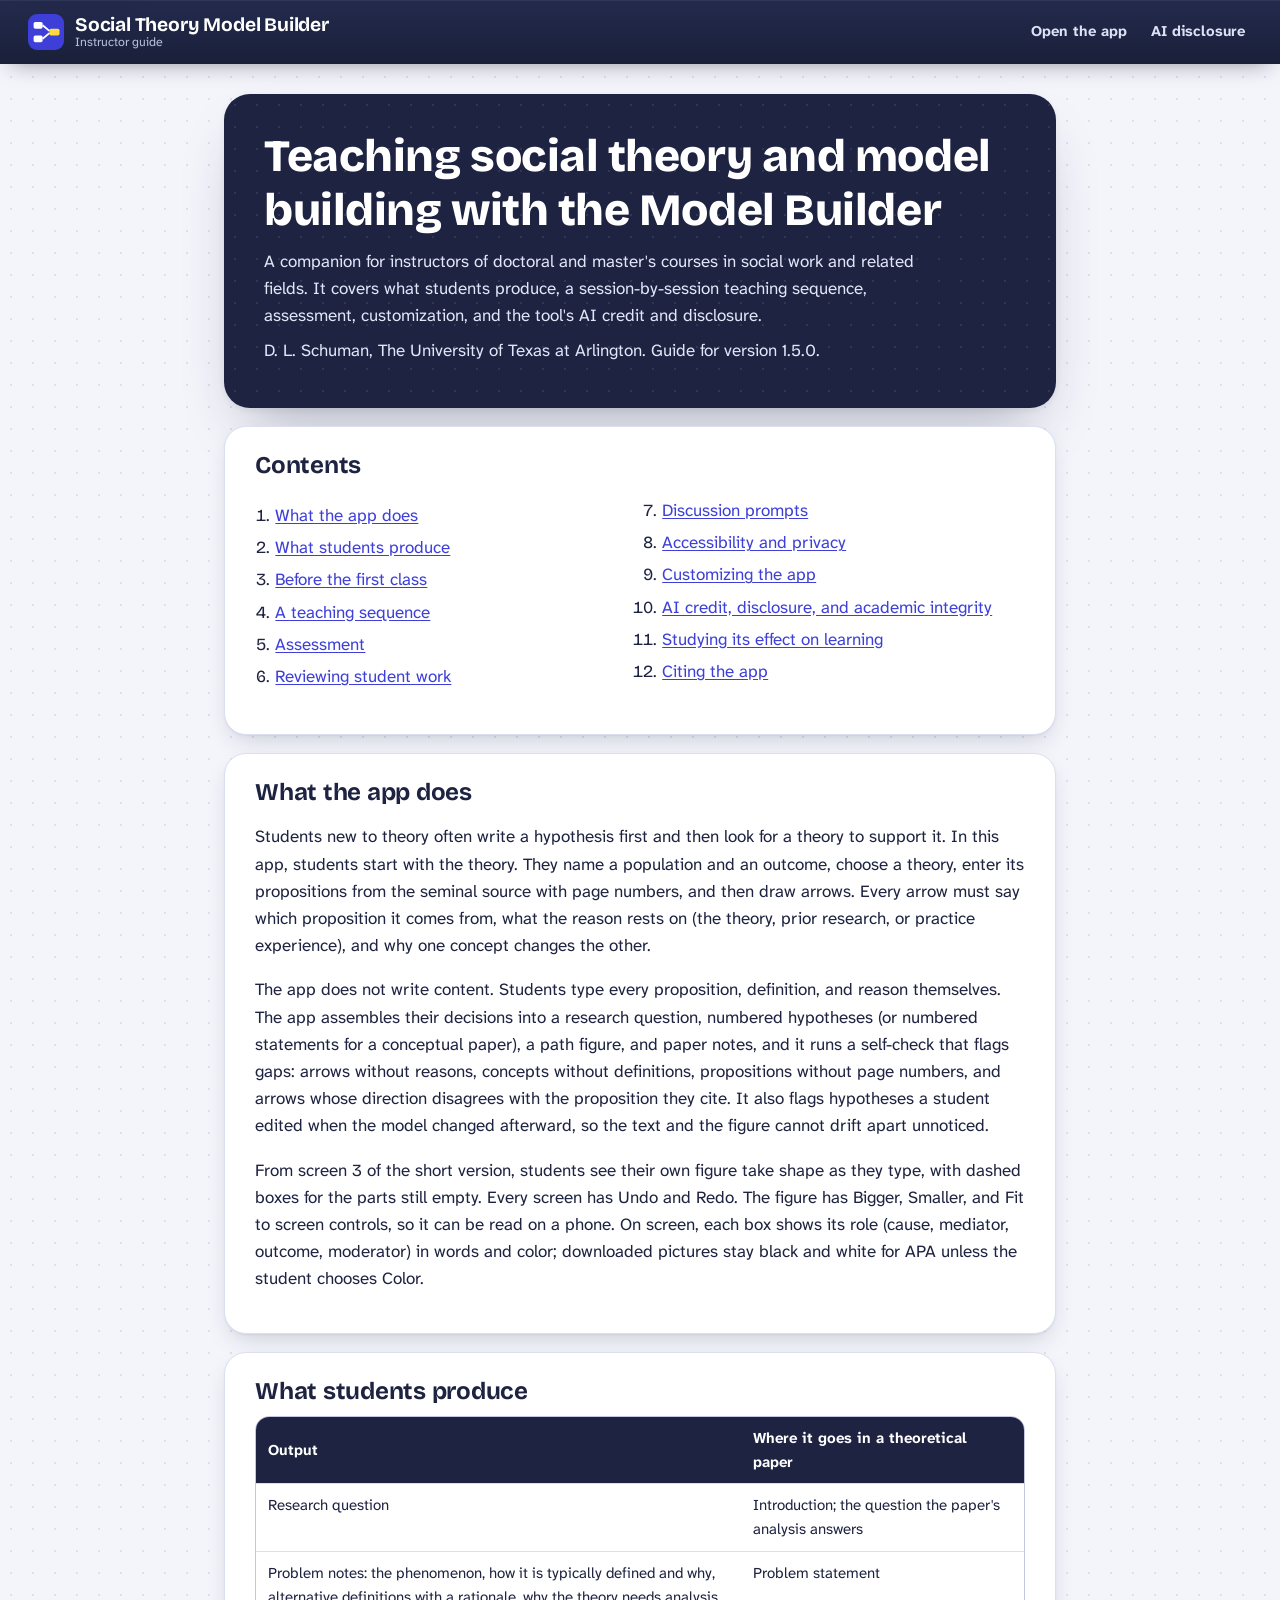
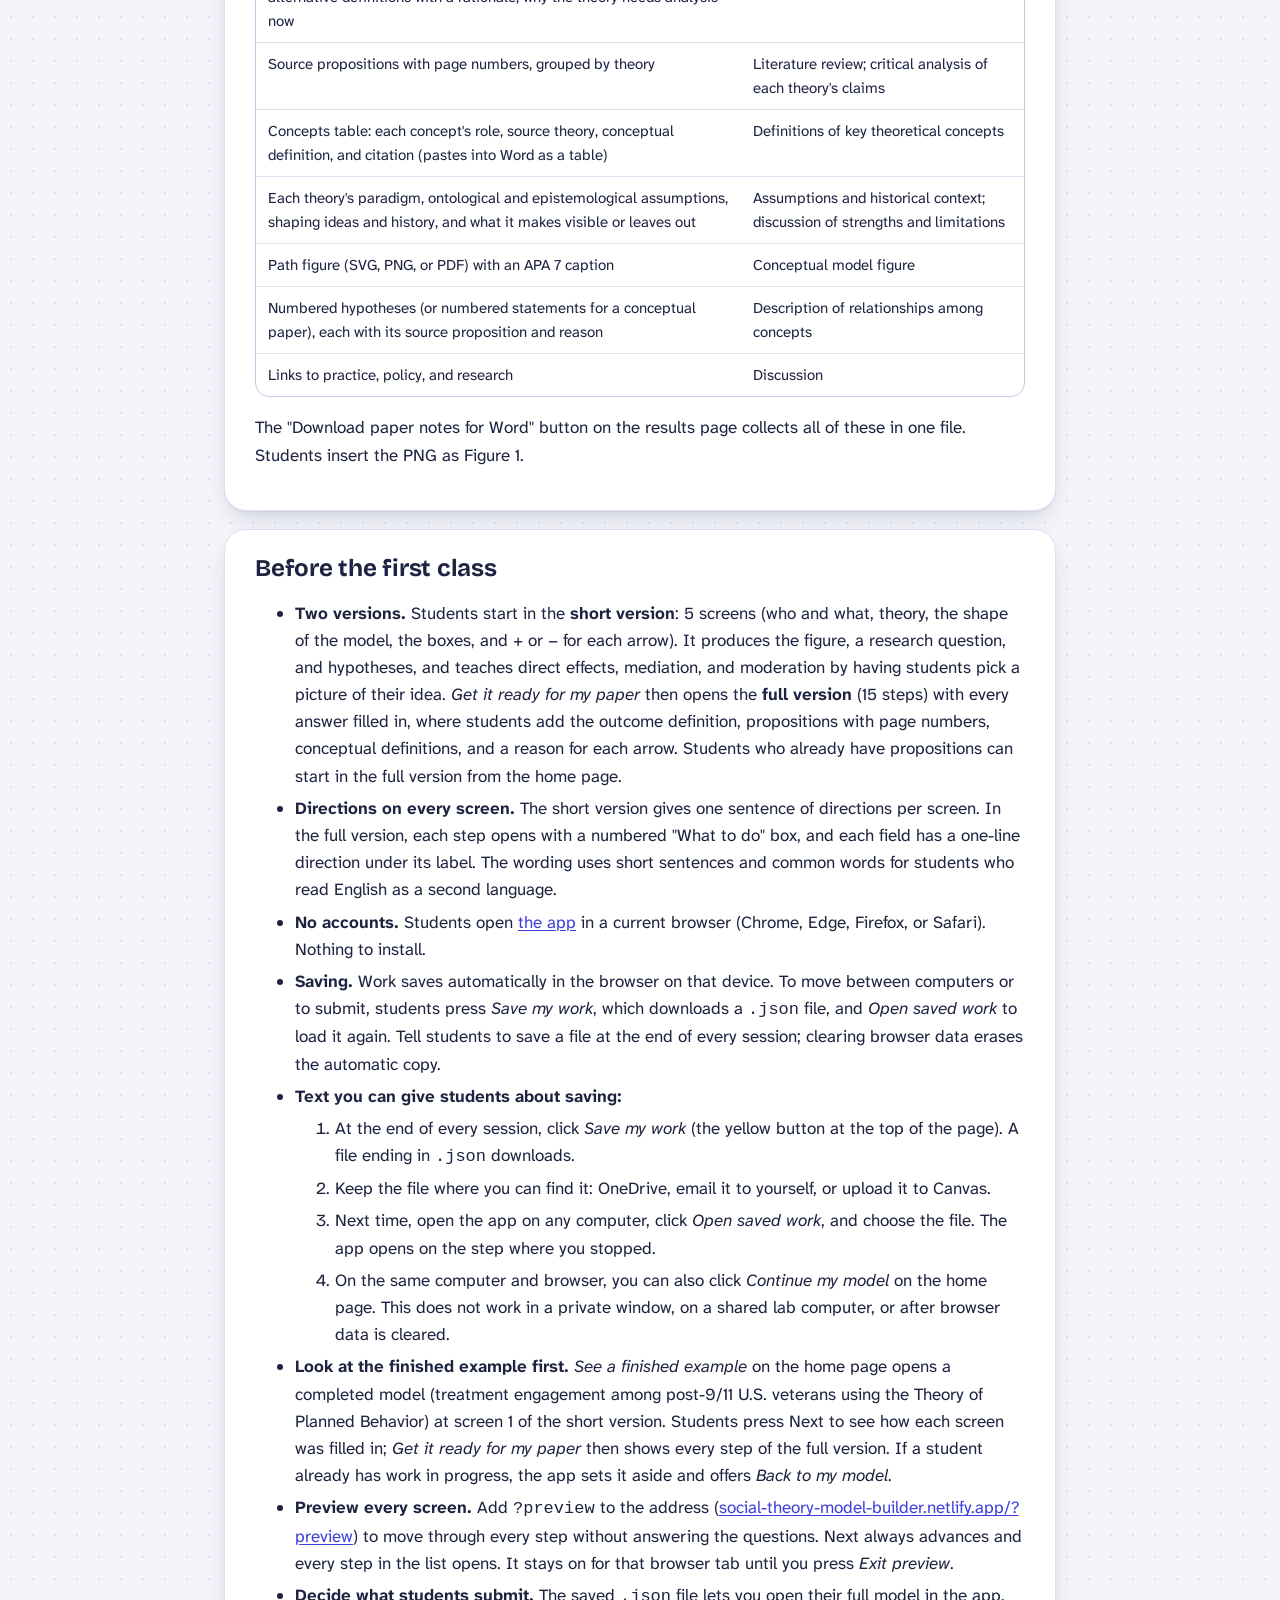
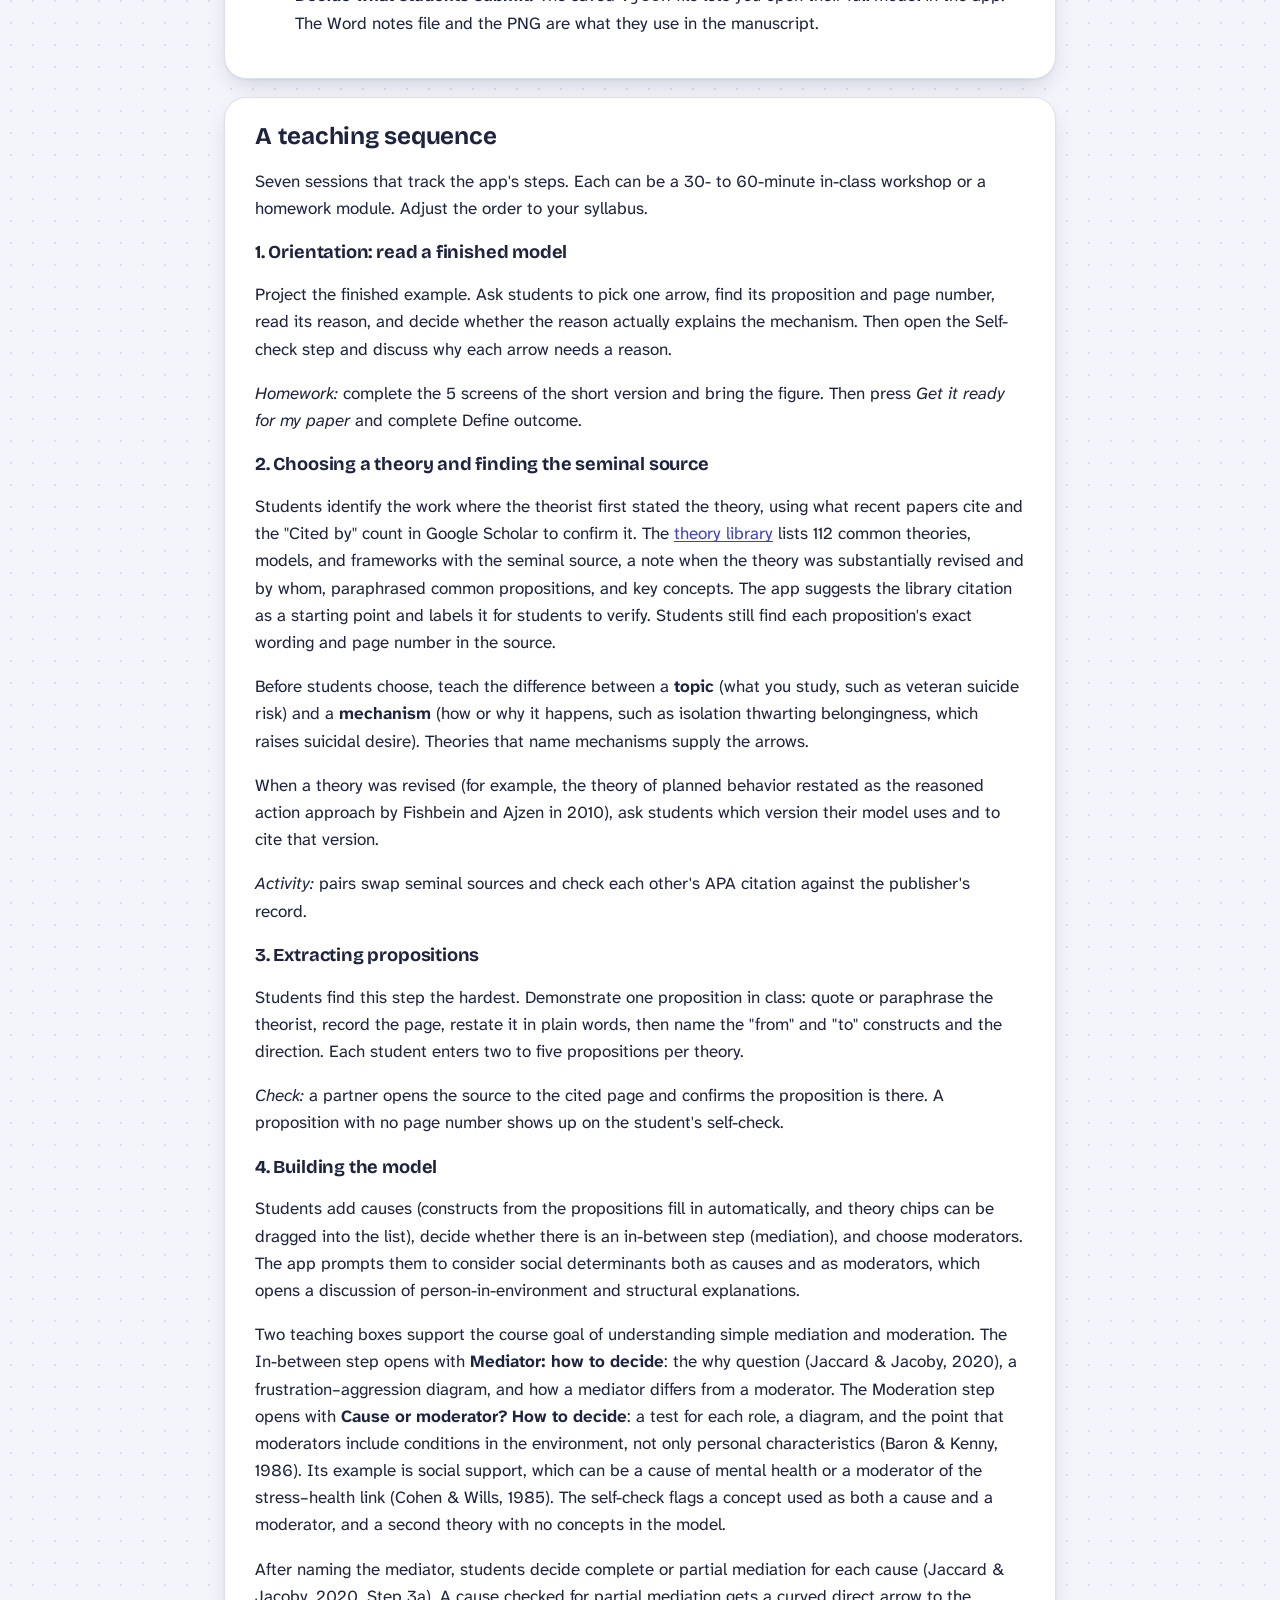
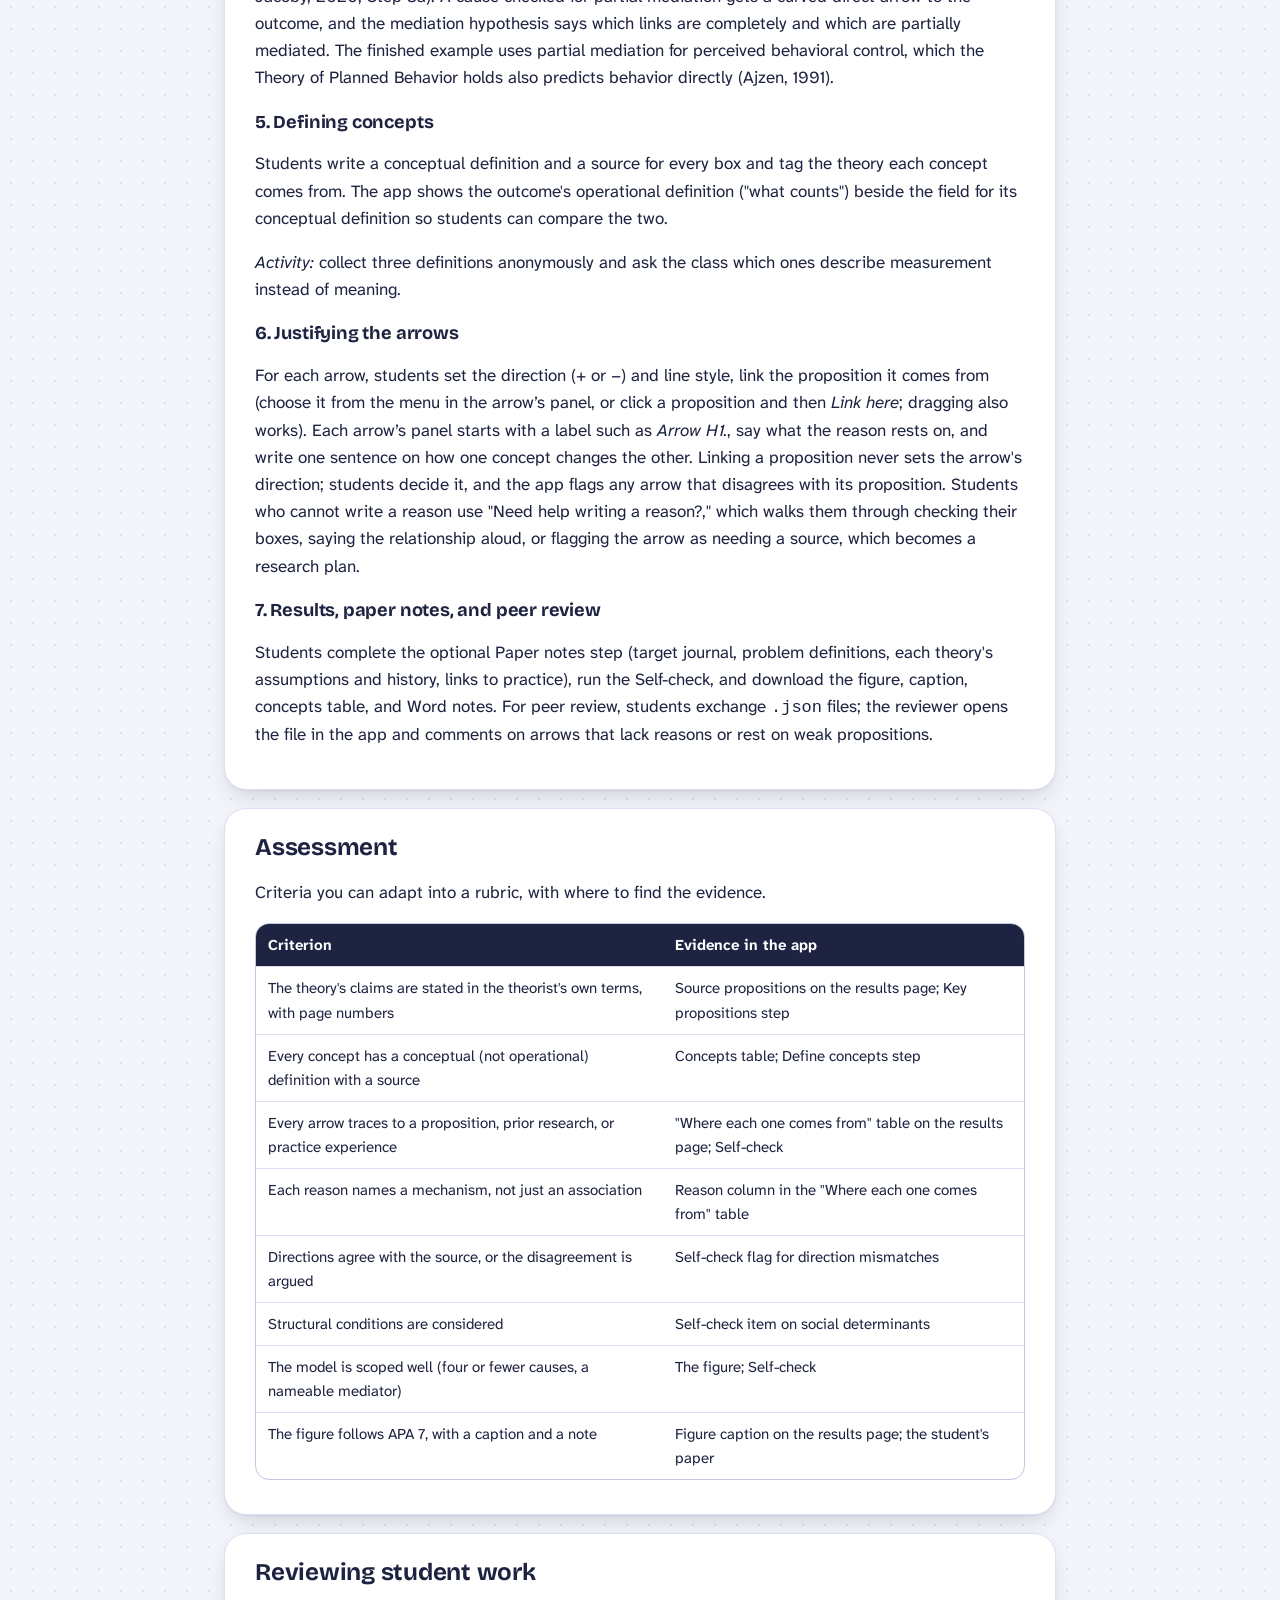
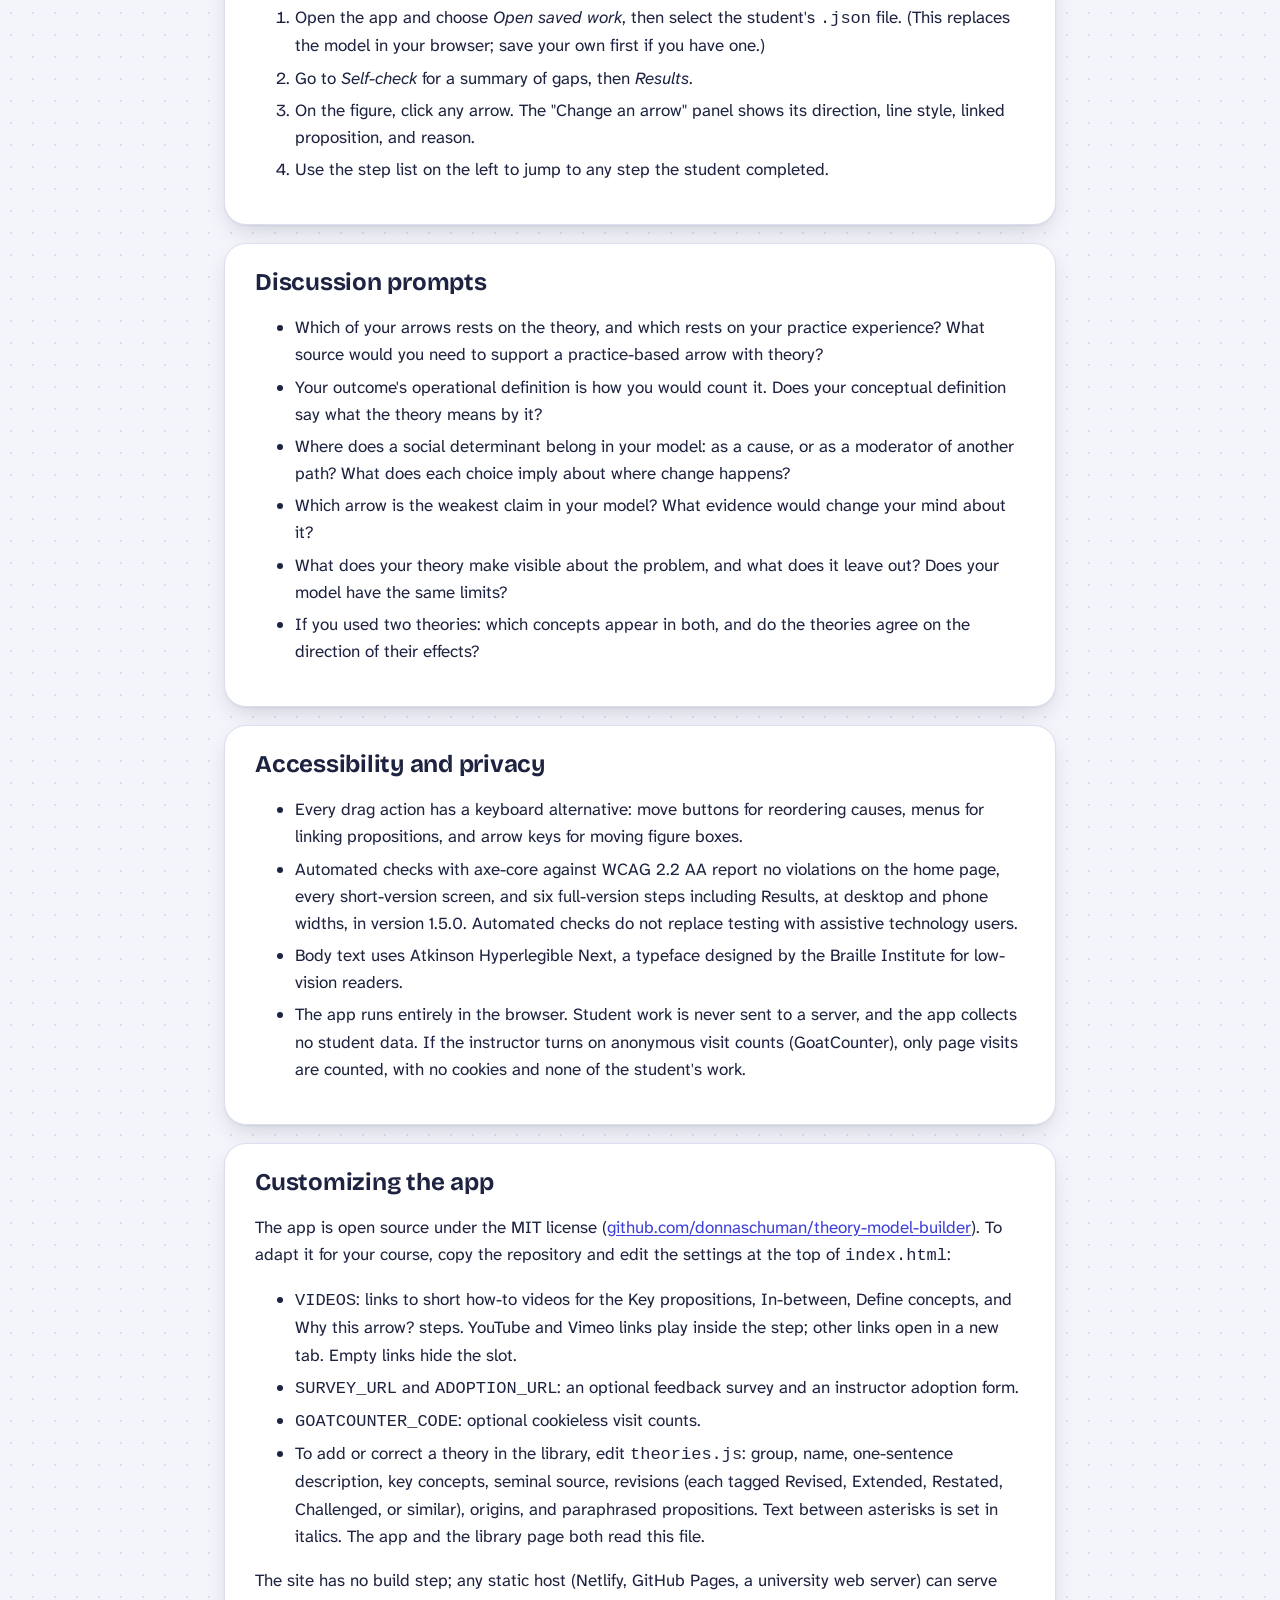
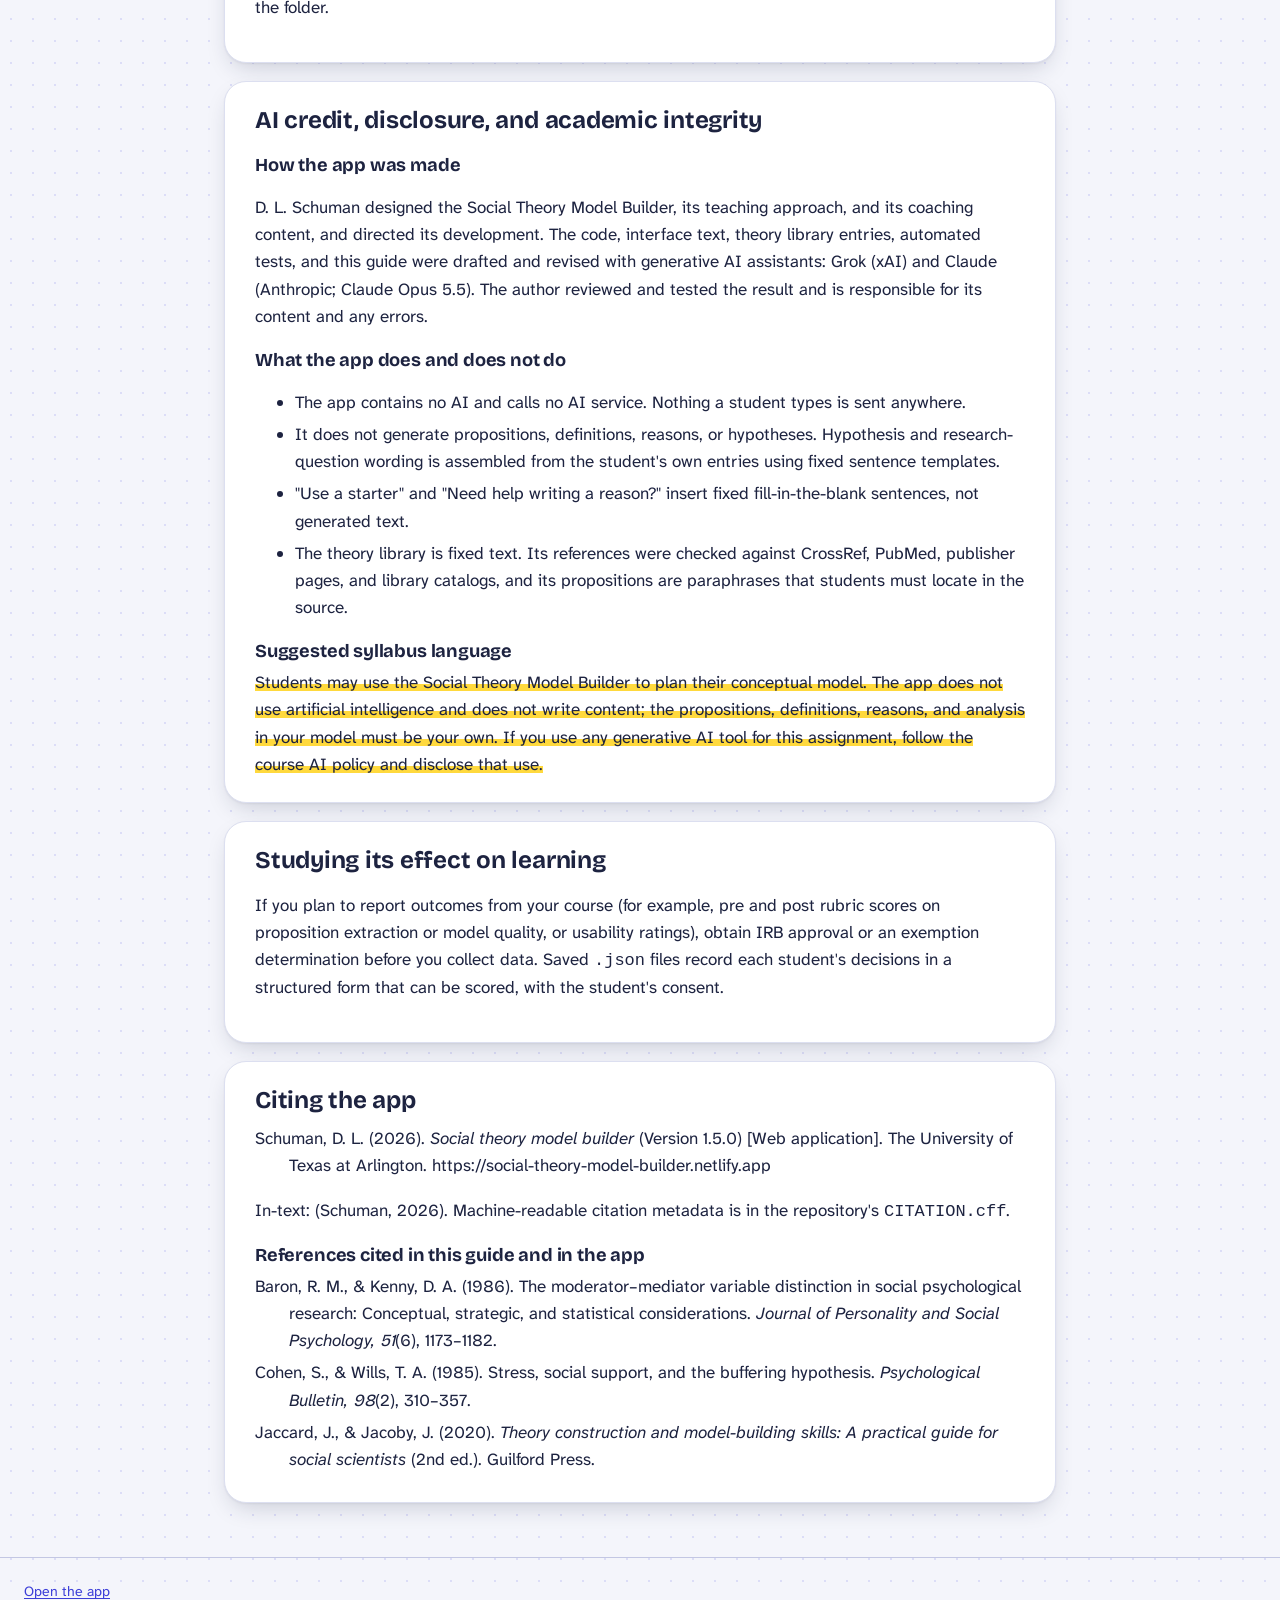
==== commit 287006b1: "Version 1.5.0: changelog, guide, README, citation Co-Authored-By: Claude Opus 5.5 <noreply@anthropic" ====
--- a/guide.html
+++ b/guide.html
@@ -26,7 +26,7 @@
   <div class="ghero">
     <h1>Teaching social theory and model building with the Model Builder</h1>
     <p>A companion for instructors of doctoral and master's courses in social work and related fields. It covers what students produce, a session-by-session teaching sequence, assessment, customization, and the tool's AI credit and disclosure.</p>
-    <p>D. L. Schuman, The University of Texas at Arlington. Guide for version 1.4.0.</p>
+    <p>D. L. Schuman, The University of Texas at Arlington. Guide for version 1.5.0.</p>
   </div>
 
   <section aria-labelledby="toc">
@@ -50,7 +50,8 @@
   <section id="what" aria-labelledby="what-h">
     <h2 id="what-h">What the app does</h2>
     <p>Students new to theory often write a hypothesis first and then look for a theory to support it. In this app, students start with the theory. They name a population and an outcome, choose a theory, enter its propositions from the seminal source with page numbers, and then draw arrows. Every arrow must say which proposition it comes from, what the reason rests on (the theory, prior research, or practice experience), and why one concept changes the other.</p>
-    <p>The app does not write content. Students type every proposition, definition, and reason themselves. The app assembles their decisions into a research question, numbered hypotheses (or numbered statements for a conceptual paper), a path figure, and paper notes, and it runs a self-check that flags gaps: arrows without reasons, concepts without definitions, propositions without page numbers, and arrows whose direction disagrees with the proposition they cite.</p>
+    <p>The app does not write content. Students type every proposition, definition, and reason themselves. The app assembles their decisions into a research question, numbered hypotheses (or numbered statements for a conceptual paper), a path figure, and paper notes, and it runs a self-check that flags gaps: arrows without reasons, concepts without definitions, propositions without page numbers, and arrows whose direction disagrees with the proposition they cite. It also flags hypotheses a student edited when the model changed afterward, so the text and the figure cannot drift apart unnoticed.</p>
+    <p>From screen 3 of the short version, students see their own figure take shape as they type, with dashed boxes for the parts still empty. Every screen has Undo and Redo. The figure has Bigger, Smaller, and Fit to screen controls, so it can be read on a phone. On screen, each box shows its role (cause, mediator, outcome, moderator) in words and color; downloaded pictures stay black and white for APA unless the student chooses Color.</p>
   </section>
 
   <section id="produce" aria-labelledby="produce-h">
@@ -163,7 +164,7 @@
     <h2 id="access-h">Accessibility and privacy</h2>
     <ul>
       <li>Every drag action has a keyboard alternative: move buttons for reordering causes, menus for linking propositions, and arrow keys for moving figure boxes.</li>
-      <li>Automated checks with axe-core against WCAG 2.2 AA report no violations on any screen of version 1.4.0. Automated checks do not replace testing with assistive technology users.</li>
+      <li>Automated checks with axe-core against WCAG 2.2 AA report no violations on the home page, every short-version screen, and six full-version steps including Results, at desktop and phone widths, in version 1.5.0. Automated checks do not replace testing with assistive technology users.</li>
       <li>Body text uses Atkinson Hyperlegible Next, a typeface designed by the Braille Institute for low-vision readers.</li>
       <li>The app runs entirely in the browser. Student work is never sent to a server, and the app collects no student data. If the instructor turns on anonymous visit counts (GoatCounter), only page visits are counted, with no cookies and none of the student's work.</li>
     </ul>
@@ -203,7 +204,7 @@
 
   <section id="cite" aria-labelledby="cite-h">
     <h2 id="cite-h">Citing the app</h2>
-    <p class="citeref">Schuman, D. L. (2026). <i>Social theory model builder</i> (Version 1.4.0) [Web application]. The University of Texas at Arlington. https://social-theory-model-builder.netlify.app</p>
+    <p class="citeref">Schuman, D. L. (2026). <i>Social theory model builder</i> (Version 1.5.0) [Web application]. The University of Texas at Arlington. https://social-theory-model-builder.netlify.app</p>
     <p>In-text: (Schuman, 2026). Machine-readable citation metadata is in the repository's <code>CITATION.cff</code>.</p>
     <h3>References cited in this guide and in the app</h3>
     <p class="citeref">Baron, R. M., &amp; Kenny, D. A. (1986). The moderator&ndash;mediator variable distinction in social psychological research: Conceptual, strategic, and statistical considerations. <i>Journal of Personality and Social Psychology, 51</i>(6), 1173&ndash;1182.</p>
--- a/styles.css
+++ b/styles.css
@@ -657,3 +657,44 @@
   .qarrow{transform:rotate(90deg);align-self:center;margin:0}
   .qdots button{padding:3px 8px 3px 3px;font-size:.82rem}
 }
+
+/* ---------- 1.5.0 ---------- */
+.hstale{font-weight:500}
+.hstale p{margin:0 0 6px}
+.hstale ul{margin:0 0 8px 1.2em;padding:0}
+.hstale li{margin:2px 0}
+.hstale .btnrow{margin-top:8px}
+/* Figure size controls (A3) */
+.figsize{display:flex;flex-wrap:wrap;gap:8px;margin:0 0 8px}
+.figsize [aria-disabled=true]{opacity:.5;cursor:default}
+.figscroll{overflow-x:auto;overflow-y:hidden;min-width:0;max-width:100%;-webkit-overflow-scrolling:touch}
+.figscroll:focus-visible{outline:3px solid var(--focus);outline-offset:2px}
+.figscroll[data-size="fit"] svg{width:100%!important;max-width:100%;height:auto}
+.figscroll[data-size="768"] svg{width:768px!important;max-width:none;height:auto}
+.figscroll[data-size="960"] svg{width:960px!important;max-width:none;height:auto}
+.figscroll[data-size="1200"] svg{width:1200px!important;max-width:none;height:auto}
+.figswipe{display:none}
+@media(max-width:599px){.figswipe{display:block;margin:6px 0 0}}
+.figgrid{grid-template-columns:minmax(0,1fr)}
+.figcol{min-width:0}
+.inspector{position:static}
+.qsofar{margin:20px 0 0}
+.qsofar>summary{cursor:pointer;margin:0 0 8px;font-size:.8rem;font-weight:800;text-transform:uppercase;letter-spacing:.05em;color:var(--muted)}
+@media print{.figscroll svg{width:100%!important}.figsize,.figswipe{display:none!important}}
+/* Undo and Redo (A5) */
+.undoredo{display:flex;gap:6px;align-items:center}
+.undoredo [aria-disabled=true]{opacity:.45;cursor:default}
+.undoredo [hidden]{display:none}
+#spUndo{width:100%}
+/* Direction on the figure (A6), status line (A8), picture style (A7) */
+.qcirc{cursor:pointer}
+.qcirc:focus{outline:none}
+.qcirc:hover .ring{stroke:#5b5fd6;stroke-width:2}
+.qcirc:focus-visible .ring{stroke:var(--focus);stroke-width:3.5}
+.qpop{position:absolute;z-index:30;background:#fff;border:1px solid var(--line-2);border-radius:14px;padding:10px 12px;box-shadow:var(--sh-2);display:flex;flex-direction:column;gap:8px}
+.qpop .choice{width:100%;text-align:left}
+.qpop-h{margin:0;font-size:.95rem}
+.qpop [data-qpclose]{align-self:flex-end}
+.figstatus{margin:0 0 8px;font-weight:700;color:var(--ink-2)}
+.figstatus .linkbtn{font-weight:700}
+.figstyle{margin:14px 0 0}
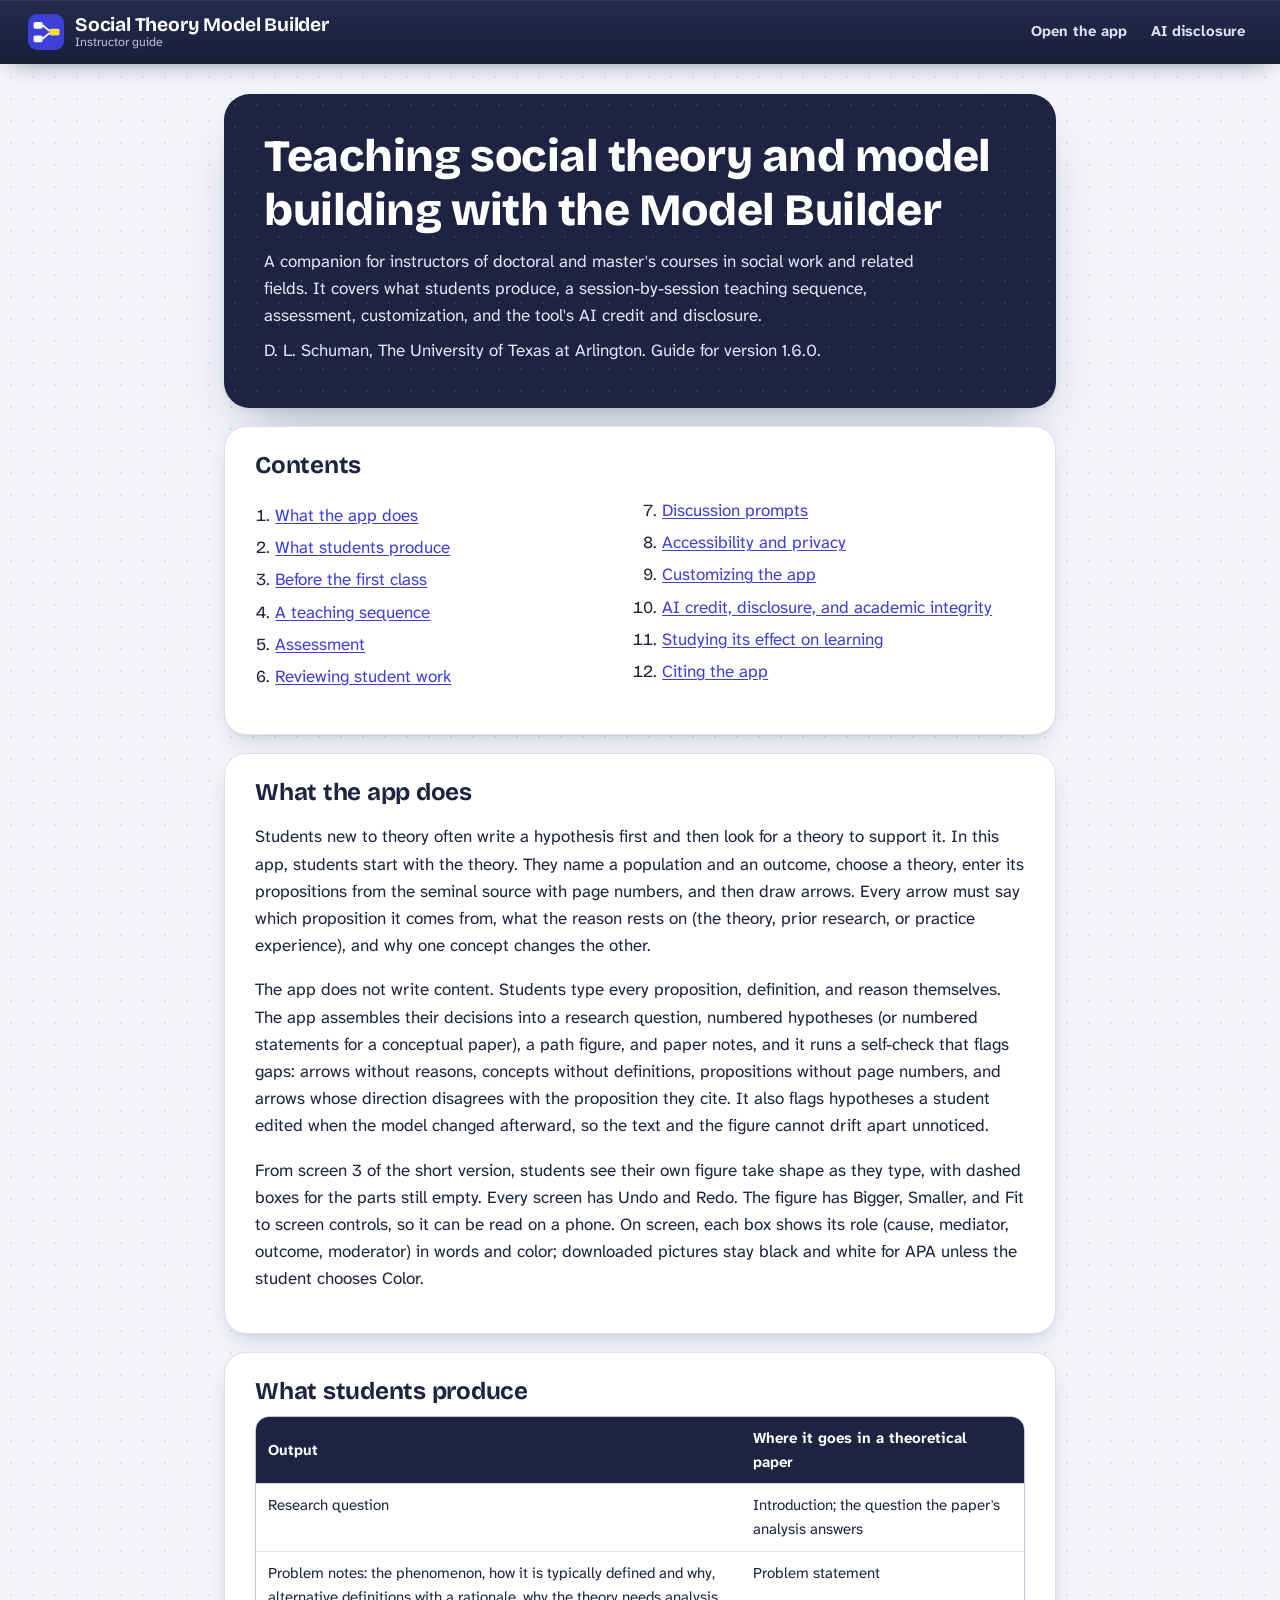
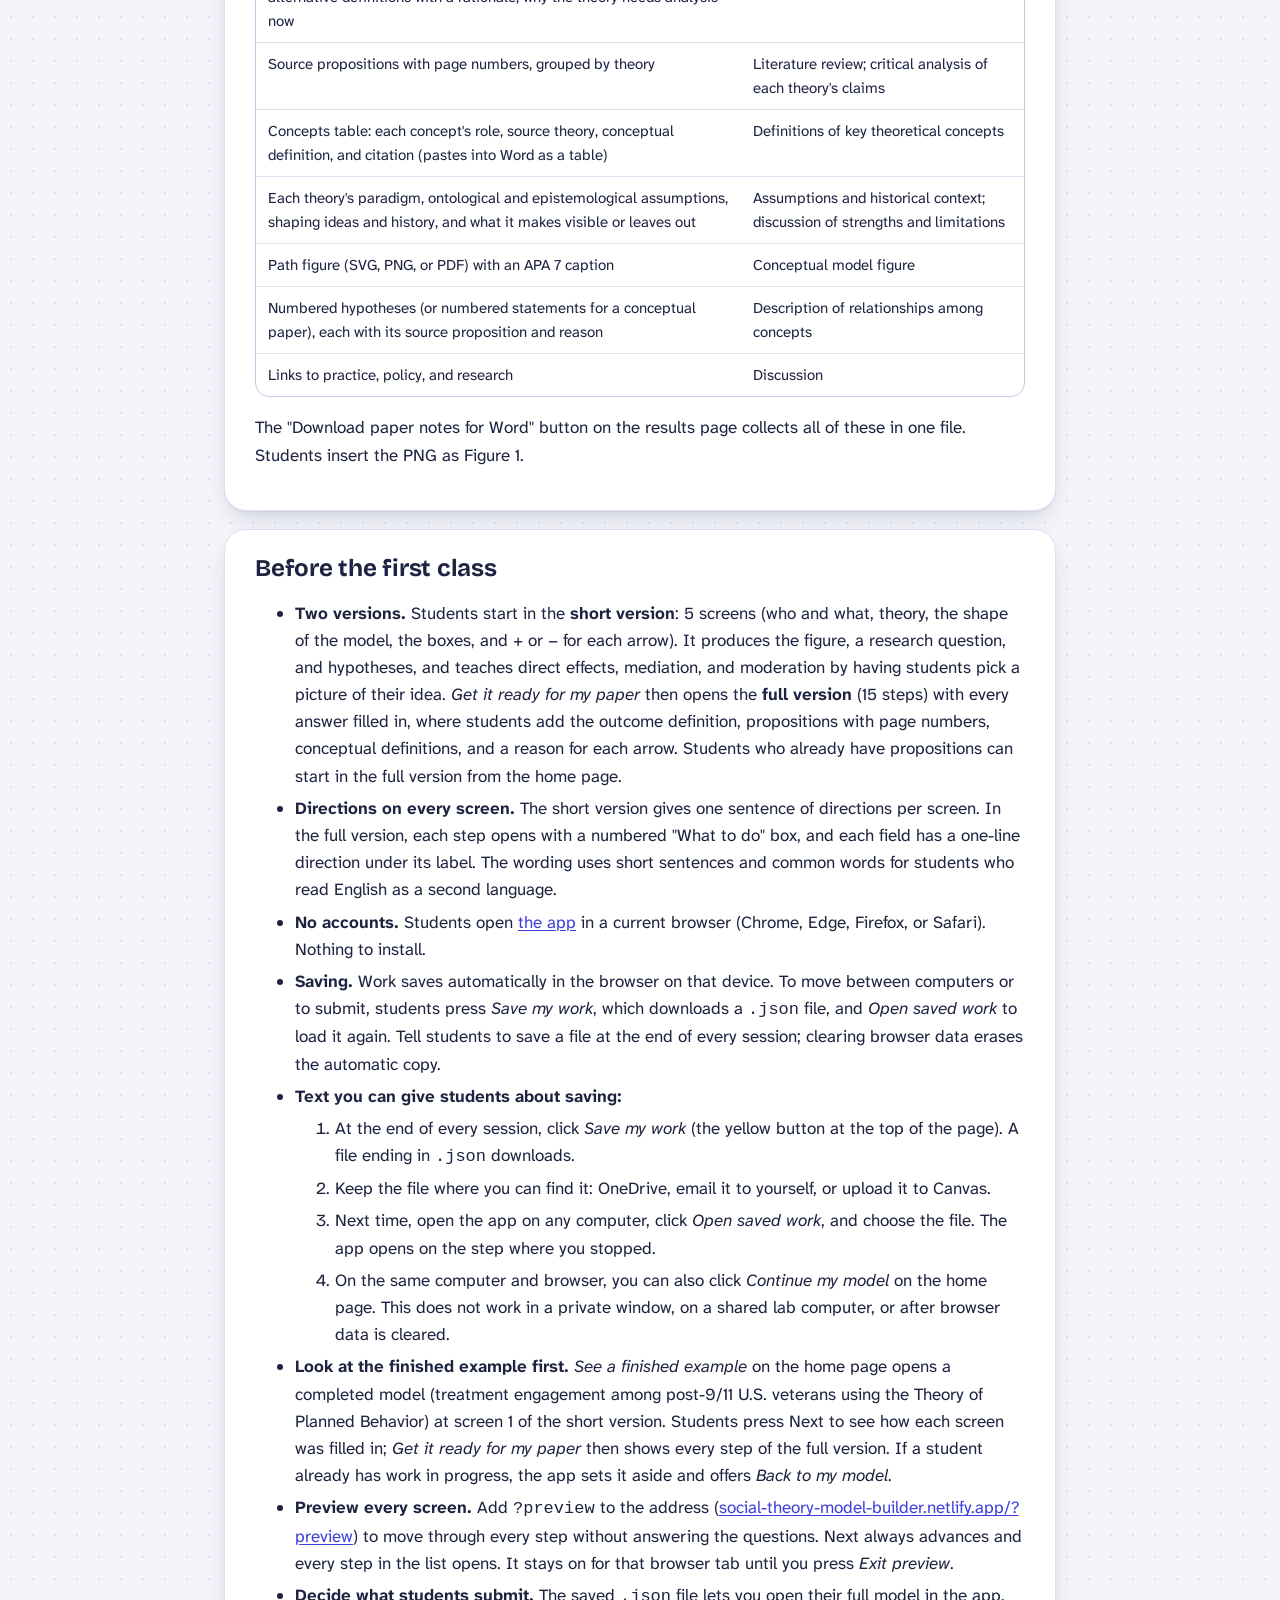
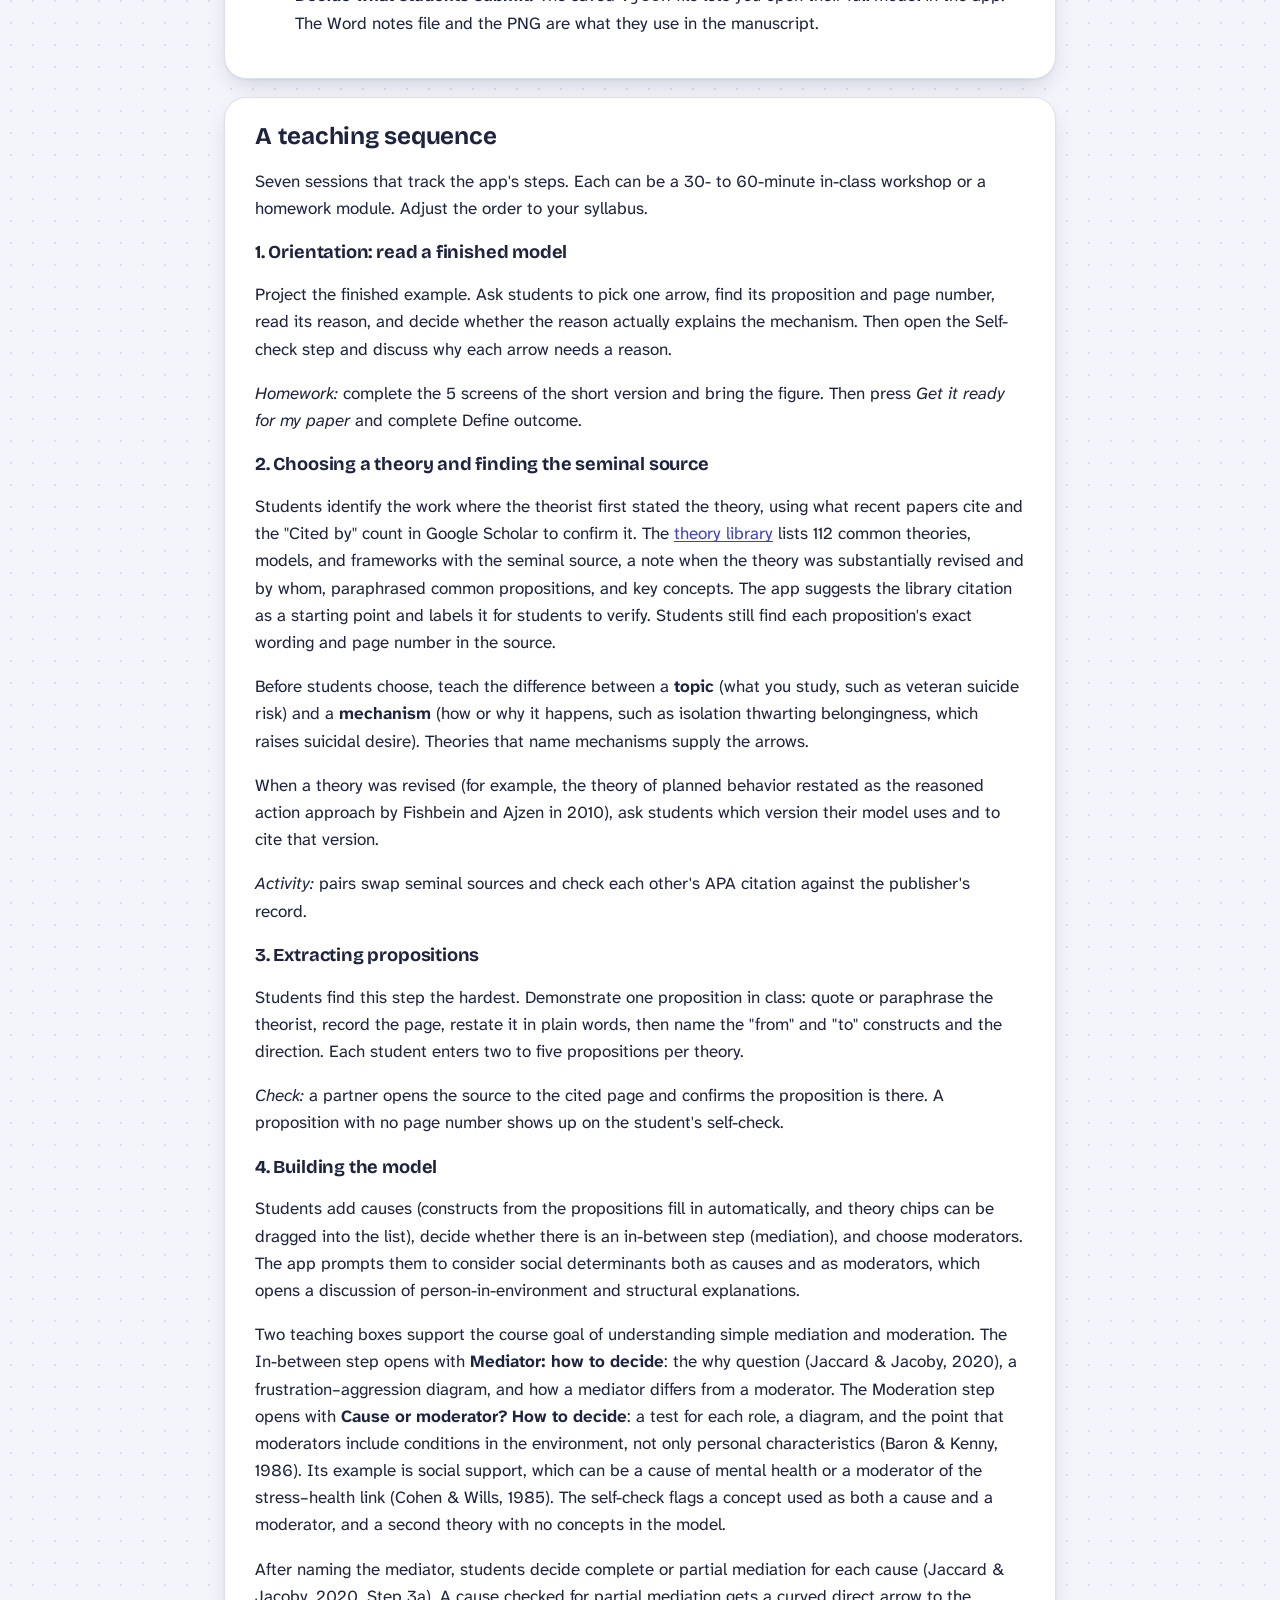
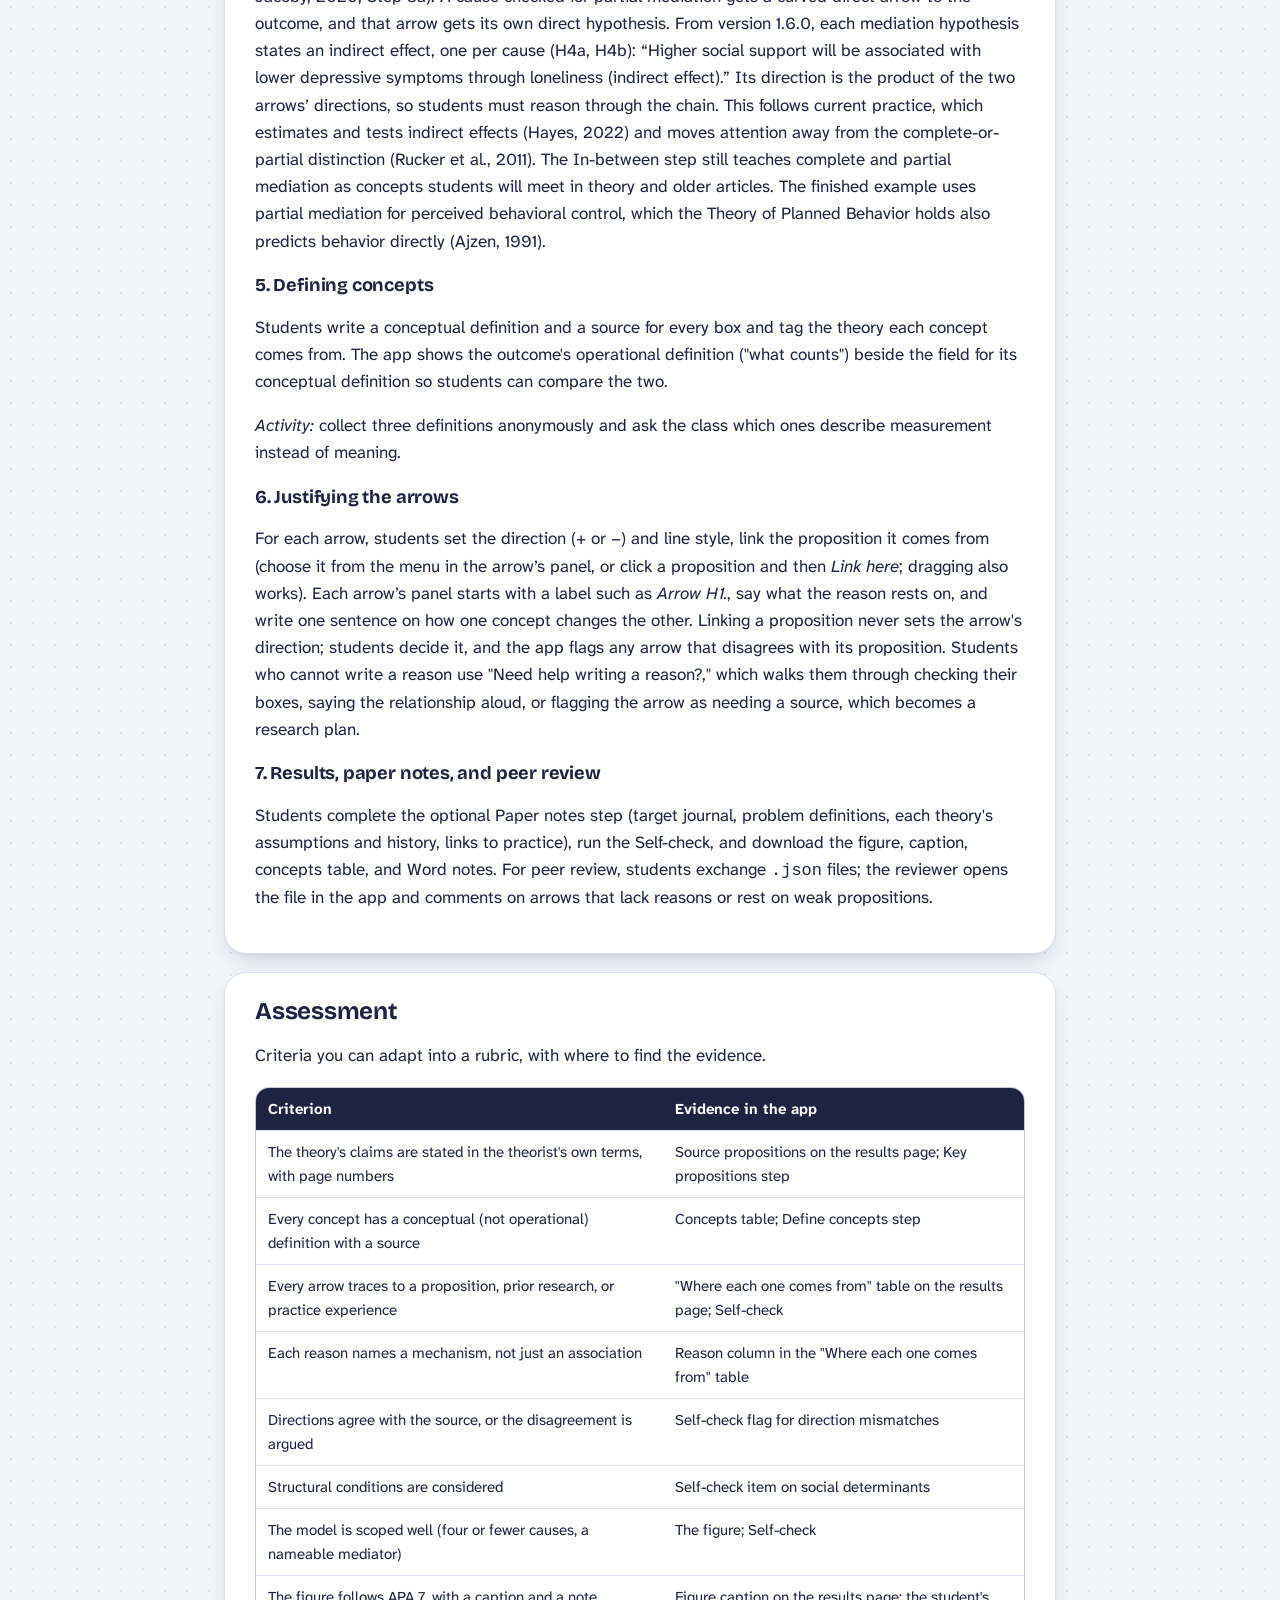
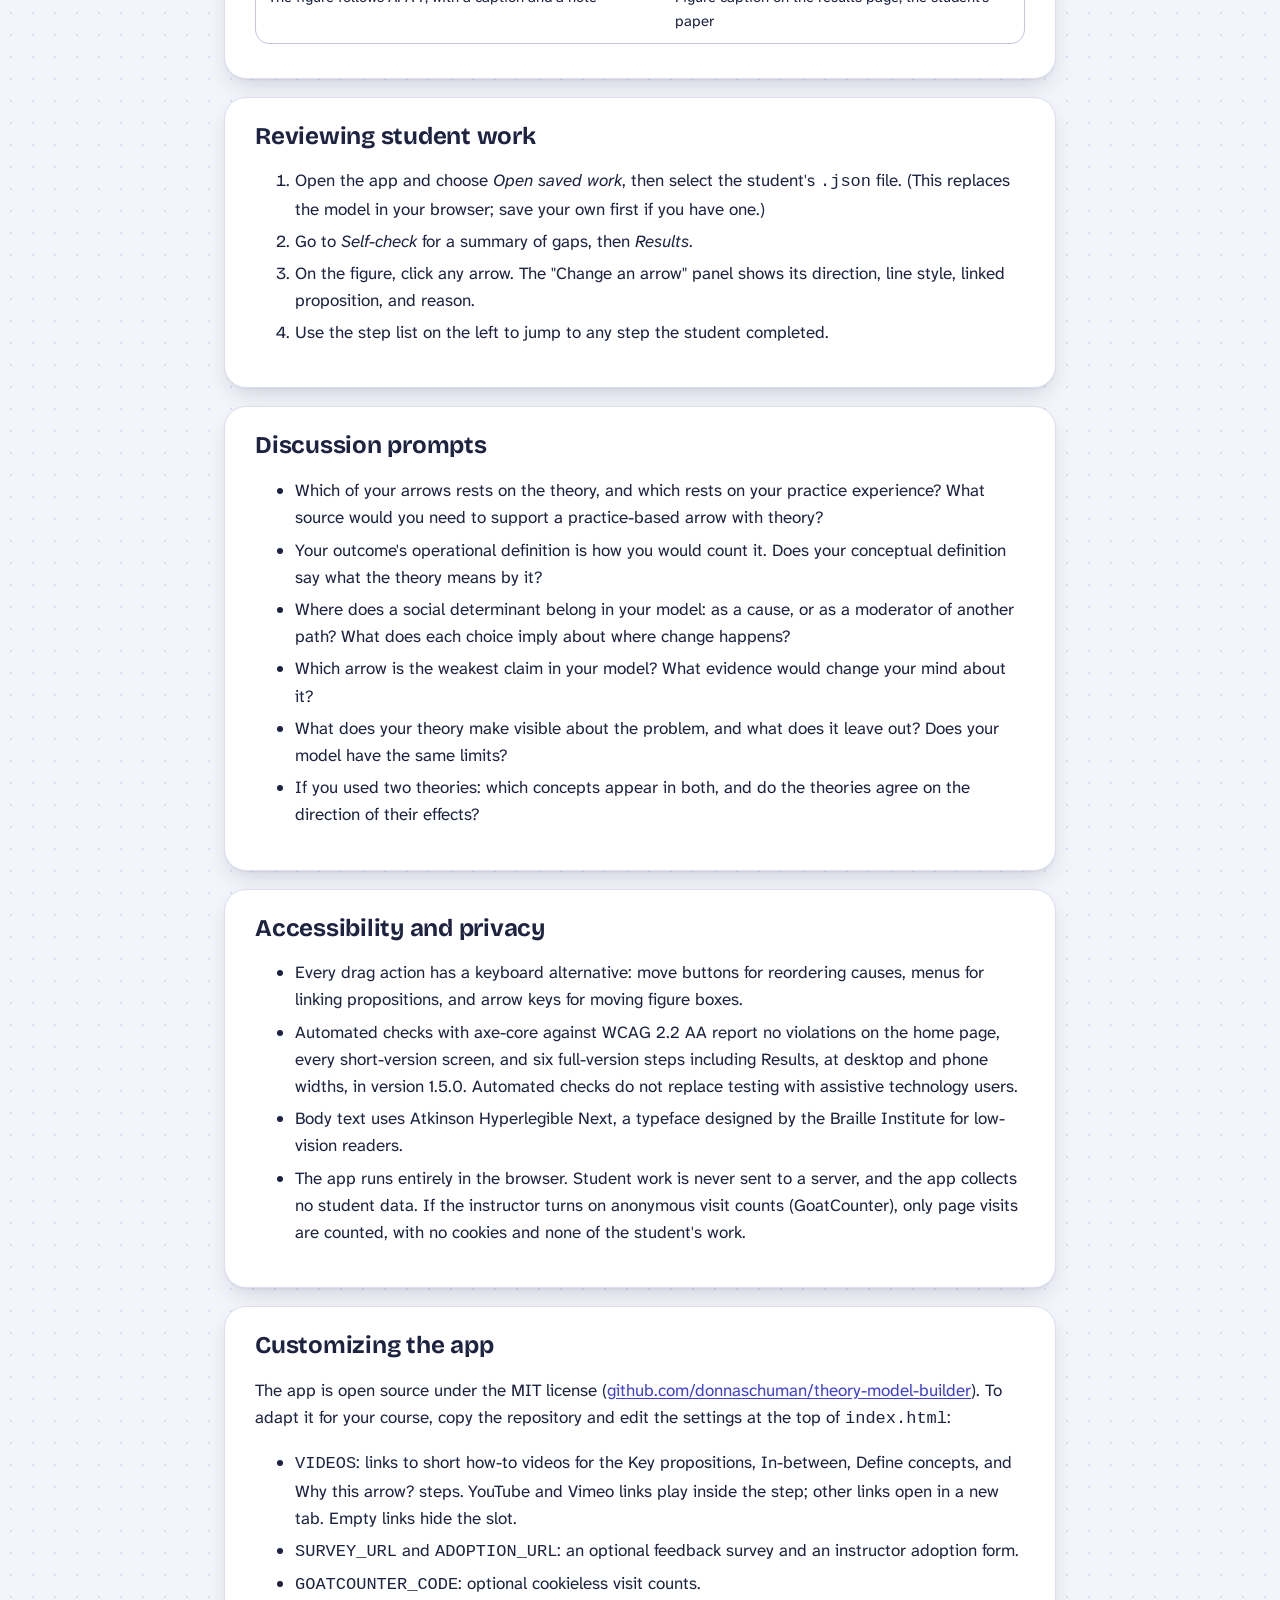
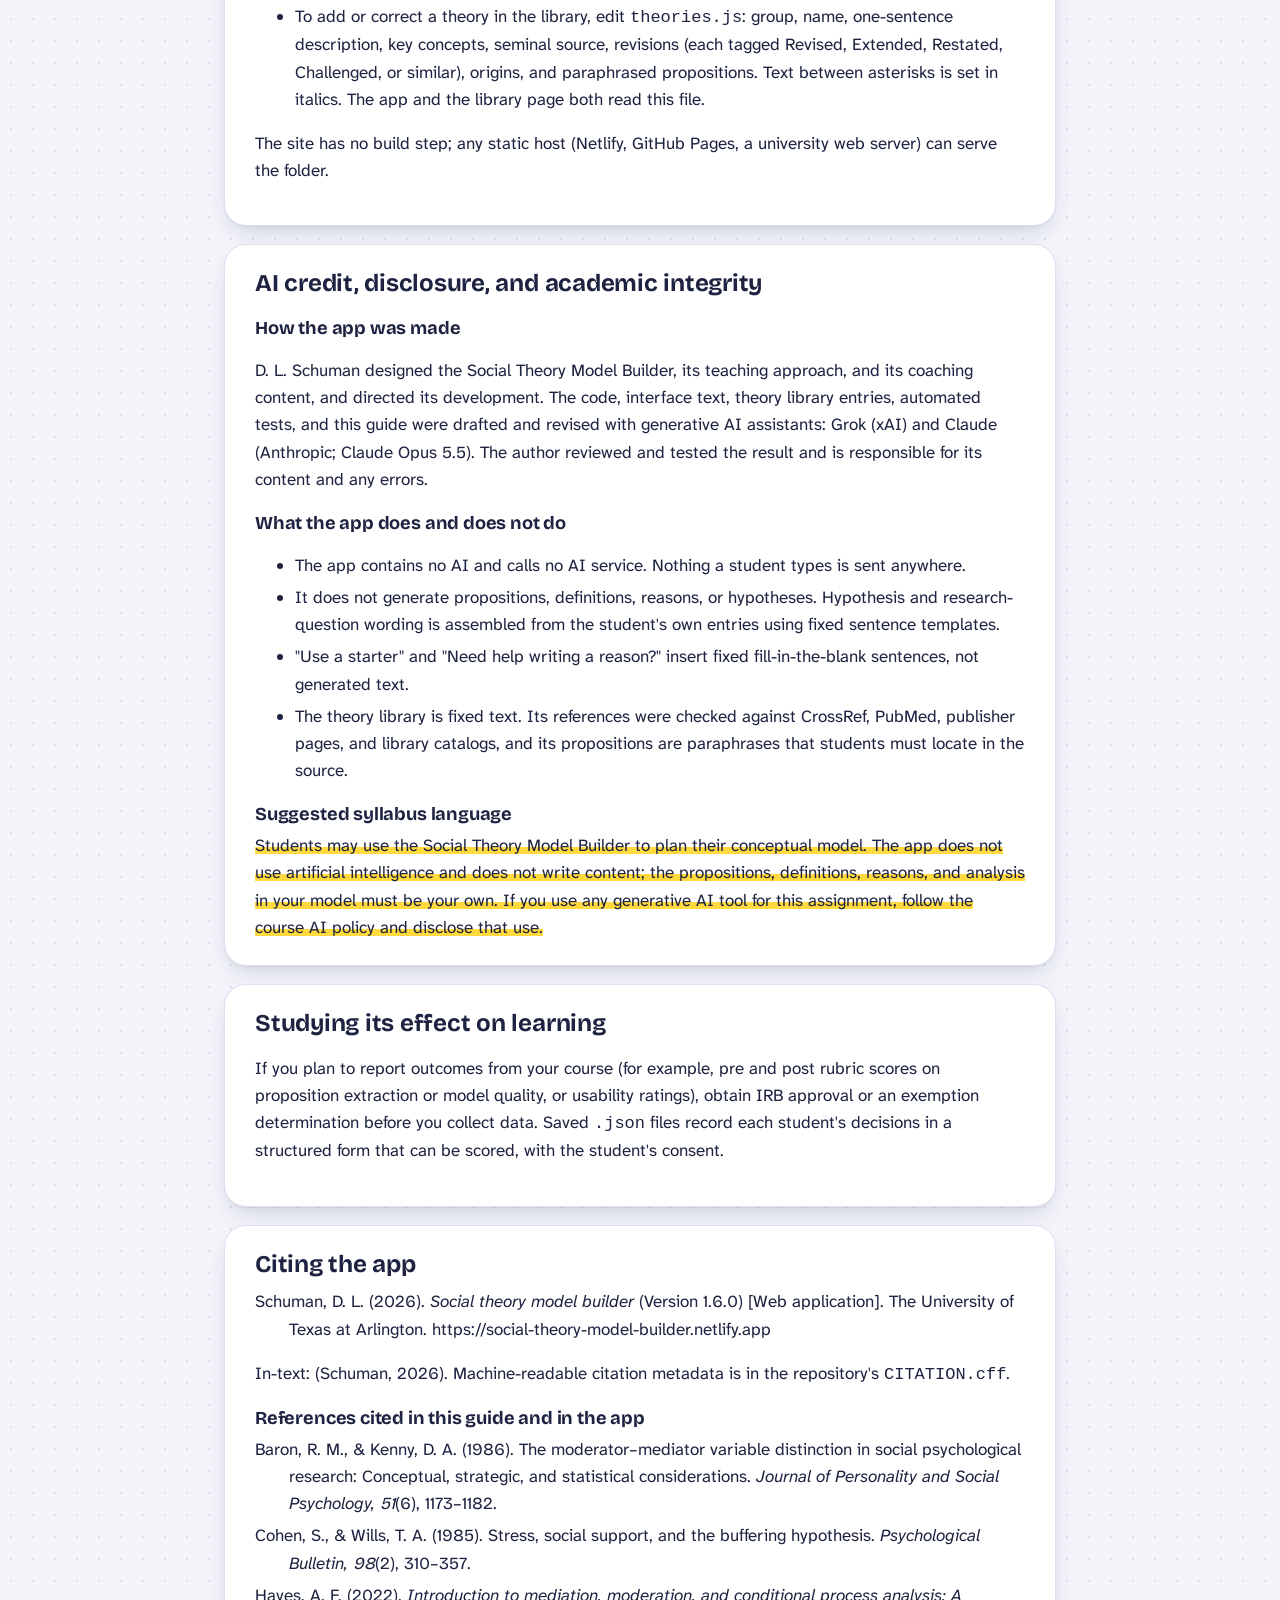
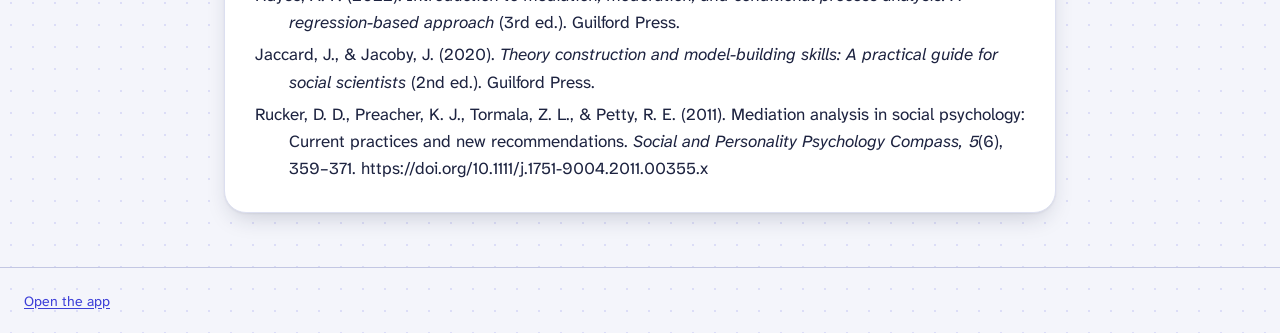
==== commit 432b9f45: "State each mediation hypothesis as an indirect effect (1.6.0) One sentence per cause (H4a, H4b), wit" ====
--- a/guide.html
+++ b/guide.html
@@ -26,7 +26,7 @@
   <div class="ghero">
     <h1>Teaching social theory and model building with the Model Builder</h1>
     <p>A companion for instructors of doctoral and master's courses in social work and related fields. It covers what students produce, a session-by-session teaching sequence, assessment, customization, and the tool's AI credit and disclosure.</p>
-    <p>D. L. Schuman, The University of Texas at Arlington. Guide for version 1.5.0.</p>
+    <p>D. L. Schuman, The University of Texas at Arlington. Guide for version 1.6.0.</p>
   </div>
 
   <section aria-labelledby="toc">
@@ -109,7 +109,7 @@
     <h3>4. Building the model</h3>
     <p>Students add causes (constructs from the propositions fill in automatically, and theory chips can be dragged into the list), decide whether there is an in-between step (mediation), and choose moderators. The app prompts them to consider social determinants both as causes and as moderators, which opens a discussion of person-in-environment and structural explanations.</p>
     <p>Two teaching boxes support the course goal of understanding simple mediation and moderation. The In-between step opens with <strong>Mediator: how to decide</strong>: the why question (Jaccard &amp; Jacoby, 2020), a frustration&ndash;aggression diagram, and how a mediator differs from a moderator. The Moderation step opens with <strong>Cause or moderator? How to decide</strong>: a test for each role, a diagram, and the point that moderators include conditions in the environment, not only personal characteristics (Baron &amp; Kenny, 1986). Its example is social support, which can be a cause of mental health or a moderator of the stress&ndash;health link (Cohen &amp; Wills, 1985). The self-check flags a concept used as both a cause and a moderator, and a second theory with no concepts in the model.</p>
-    <p>After naming the mediator, students decide complete or partial mediation for each cause (Jaccard &amp; Jacoby, 2020, Step 3a). A cause checked for partial mediation gets a curved direct arrow to the outcome, and the mediation hypothesis says which links are completely and which are partially mediated. The finished example uses partial mediation for perceived behavioral control, which the Theory of Planned Behavior holds also predicts behavior directly (Ajzen, 1991).</p>
+    <p>After naming the mediator, students decide complete or partial mediation for each cause (Jaccard &amp; Jacoby, 2020, Step 3a). A cause checked for partial mediation gets a curved direct arrow to the outcome, and that arrow gets its own direct hypothesis. From version 1.6.0, each mediation hypothesis states an indirect effect, one per cause (H4a, H4b): &ldquo;Higher social support will be associated with lower depressive symptoms through loneliness (indirect effect).&rdquo; Its direction is the product of the two arrows&rsquo; directions, so students must reason through the chain. This follows current practice, which estimates and tests indirect effects (Hayes, 2022) and moves attention away from the complete-or-partial distinction (Rucker et al., 2011). The In-between step still teaches complete and partial mediation as concepts students will meet in theory and older articles. The finished example uses partial mediation for perceived behavioral control, which the Theory of Planned Behavior holds also predicts behavior directly (Ajzen, 1991).</p>
     <h3>5. Defining concepts</h3>
     <p>Students write a conceptual definition and a source for every box and tag the theory each concept comes from. The app shows the outcome's operational definition ("what counts") beside the field for its conceptual definition so students can compare the two.</p>
     <p><em>Activity:</em> collect three definitions anonymously and ask the class which ones describe measurement instead of meaning.</p>
@@ -204,12 +204,14 @@
 
   <section id="cite" aria-labelledby="cite-h">
     <h2 id="cite-h">Citing the app</h2>
-    <p class="citeref">Schuman, D. L. (2026). <i>Social theory model builder</i> (Version 1.5.0) [Web application]. The University of Texas at Arlington. https://social-theory-model-builder.netlify.app</p>
+    <p class="citeref">Schuman, D. L. (2026). <i>Social theory model builder</i> (Version 1.6.0) [Web application]. The University of Texas at Arlington. https://social-theory-model-builder.netlify.app</p>
     <p>In-text: (Schuman, 2026). Machine-readable citation metadata is in the repository's <code>CITATION.cff</code>.</p>
     <h3>References cited in this guide and in the app</h3>
     <p class="citeref">Baron, R. M., &amp; Kenny, D. A. (1986). The moderator&ndash;mediator variable distinction in social psychological research: Conceptual, strategic, and statistical considerations. <i>Journal of Personality and Social Psychology, 51</i>(6), 1173&ndash;1182.</p>
     <p class="citeref">Cohen, S., &amp; Wills, T. A. (1985). Stress, social support, and the buffering hypothesis. <i>Psychological Bulletin, 98</i>(2), 310&ndash;357.</p>
+    <p class="citeref">Hayes, A. F. (2022). <i>Introduction to mediation, moderation, and conditional process analysis: A regression-based approach</i> (3rd ed.). Guilford Press.</p>
     <p class="citeref">Jaccard, J., &amp; Jacoby, J. (2020). <i>Theory construction and model-building skills: A practical guide for social scientists</i> (2nd ed.). Guilford Press.</p>
+    <p class="citeref">Rucker, D. D., Preacher, K. J., Tormala, Z. L., &amp; Petty, R. E. (2011). Mediation analysis in social psychology: Current practices and new recommendations. <i>Social and Personality Psychology Compass, 5</i>(6), 359&ndash;371. https://doi.org/10.1111/j.1751-9004.2011.00355.x</p>
   </section>
 </main>
 <footer>
